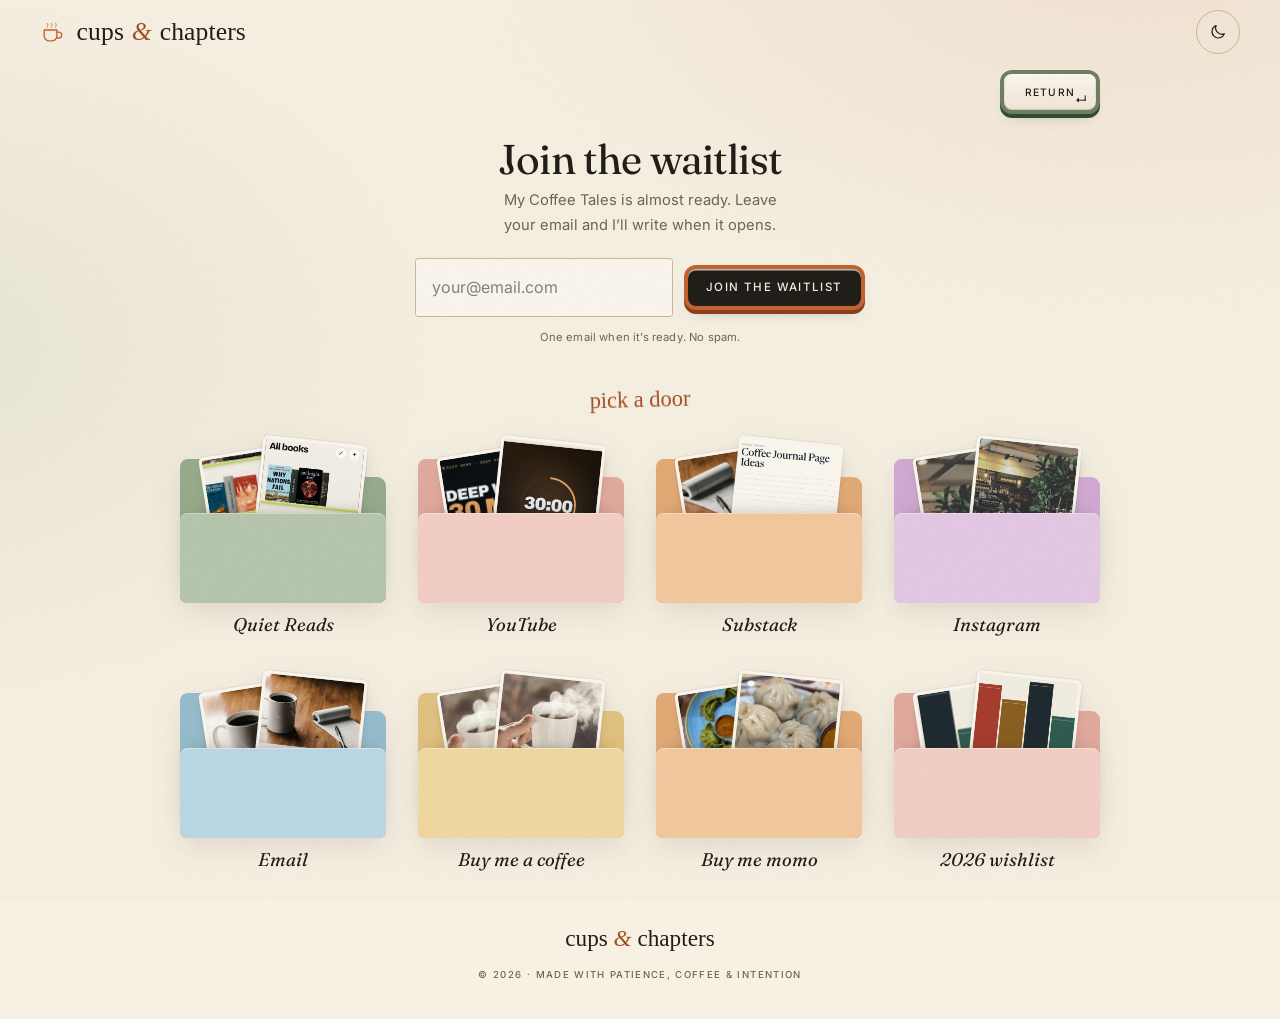
==== links/index.html @ 25293fb6 "Add links page with photo folders and waitlist - Create /links/ with a minimal, waitlist-first layou" ====
<!DOCTYPE html>
<html lang="en" data-theme="light">
<head>
    <meta charset="UTF-8">
    <meta name="viewport" content="width=device-width, initial-scale=1.0, viewport-fit=cover">

    <!-- SEO -->
    <title>Links | Cups &amp; Chapters</title>
    <meta name="description" content="Every link in one place: Quiet Reads, My Coffee Tales, Instagram, YouTube, Substack, and ways to say hello.">
    <meta name="theme-color" content="#F7F1E4">
    <script>
        // Apply a saved theme before first paint to avoid a flash of light mode
        try {
            if (localStorage.getItem('theme') === 'dark') {
                document.documentElement.setAttribute('data-theme', 'dark');
            }
        } catch (e) {}
    </script>

    <!-- Open Graph -->
    <meta property="og:title" content="Links | Cups &amp; Chapters">
    <meta property="og:description" content="Every link in one place: Quiet Reads, My Coffee Tales, Instagram, YouTube, Substack, and ways to say hello.">
    <meta property="og:type" content="website">
    <meta property="og:url" content="https://www.sizaadhikari.com.np/links/">
    <meta property="og:site_name" content="Cups &amp; Chapters">
    <meta property="og:image" content="https://www.sizaadhikari.com.np/assets/images/persona-better-days.png">
    <meta name="twitter:card" content="summary_large_image">
    <link rel="canonical" href="https://www.sizaadhikari.com.np/links/">

    <!-- Favicon -->
    <link rel="icon" href="data:image/svg+xml,<svg xmlns='http://www.w3.org/2000/svg' viewBox='0 0 100 100'><text y='.9em' font-size='90'>☕</text></svg>">

    <!-- Fonts: the same three used across the main site -->
    <link rel="preconnect" href="https://fonts.googleapis.com">
    <link rel="preconnect" href="https://fonts.gstatic.com" crossorigin>
    <link href="https://fonts.googleapis.com/css2?family=Chewy&family=Fraunces:ital,opsz,wght@0,9..144,300..700;1,9..144,300..700&family=Inter:wght@300;400;500;600&display=swap" rel="stylesheet">

    <!-- Styles -->
    <link rel="stylesheet" href="../styles.css">
    <link rel="stylesheet" href="links.css">
    <noscript><style>.fade-in-up{opacity:1 !important;transform:none !important;}</style></noscript>
</head>
<body class="links-body">

    <a href="#main-content" class="skip-link">Skip to main content</a>

    <!-- Navigation: the page styles reduce this to the logo + theme toggle -->
    <nav class="navbar" id="navbar" aria-label="Main navigation">
        <div class="nav-container">
            <a href="../index.html#home" class="nav-logo" aria-label="Cups and Chapters, home">
                <svg class="logo-mark" viewBox="0 0 32 32" aria-hidden="true">
                    <path d="M5 13h15v7a6 6 0 0 1-6 6h-3a6 6 0 0 1-6-6v-7Z" fill="none" stroke="currentColor" stroke-width="1.6" stroke-linejoin="round"/>
                    <path d="M20 15.5h2.2a3.5 3.5 0 0 1 0 7H20" fill="none" stroke="currentColor" stroke-width="1.6" stroke-linecap="round"/>
                    <path d="M8.5 9.5c1.2-1.4 1.2-2.8 0-4.2M13.5 9.5c1.2-1.4 1.2-2.8 0-4.2M18.5 9.5c1.2-1.4 1.2-2.8 0-4.2" fill="none" stroke="currentColor" stroke-width="1.4" stroke-linecap="round" opacity=".6"/>
                </svg>
                <span class="logo-text">cups <em>&amp;</em> chapters</span>
            </a>

            <button class="mobile-menu-toggle" type="button" aria-label="Open menu" aria-expanded="false" aria-controls="nav-menu">
                <span class="hamburger"></span>
            </button>

            <div class="nav-menu" id="nav-menu">
                <ul class="nav-links">
                    <li><a href="../index.html#about" class="nav-link" data-section="about">About</a></li>
                    <li><a href="../index.html#corners" class="nav-link" data-section="corners">Corners</a></li>
                    <li><a href="../index.html#setup" class="nav-link" data-section="setup">Things</a></li>
                    <li><a href="../index.html#journey" class="nav-link" data-section="journey">Journey</a></li>
                    <li><a href="../index.html#collaborate" class="nav-link" data-section="collaborate">Collabs</a></li>
                    <li><a href="../index.html#hello" class="nav-link" data-section="hello">Hello</a></li>
                    <li><a href="./" class="nav-link" aria-current="page">Links</a></li>
                </ul>

                <button class="theme-toggle" id="theme-toggle" type="button" aria-label="Toggle dark mode">
                    <svg class="theme-icon moon" viewBox="0 0 24 24" aria-hidden="true">
                        <path d="M20.5 14.5A8.5 8.5 0 0 1 9.5 3.5a8.5 8.5 0 1 0 11 11Z" fill="none" stroke="currentColor" stroke-width="1.5" stroke-linejoin="round"/>
                    </svg>
                    <svg class="theme-icon sun" viewBox="0 0 24 24" aria-hidden="true">
                        <circle cx="12" cy="12" r="4" fill="none" stroke="currentColor" stroke-width="1.5"/>
                        <path d="M12 2v2.5M12 19.5V22M2 12h2.5M19.5 12H22M4.9 4.9l1.8 1.8M17.3 17.3l1.8 1.8M19.1 4.9l-1.8 1.8M6.7 17.3l-1.8 1.8" stroke="currentColor" stroke-width="1.5" stroke-linecap="round"/>
                    </svg>
                </button>
            </div>
        </div>
    </nav>

    <main id="main-content" tabindex="-1">
        <section class="links-page" id="links" aria-label="All links">
            <div class="container">
                <div class="links-shell">

                    <!-- Back to the main site -->
                    <div class="links-home-bar fade-in-up">
                        <a class="keycap keycap--return" href="../index.html" aria-label="Back to Cups and Chapters home">
                            <span class="keycap-face">
                                <span class="keycap-label">Return</span>
                                <span class="keycap-glyph" aria-hidden="true">↵</span>
                            </span>
                        </a>
                    </div>

                    <!-- Waitlist, first and quiet -->
                    <section class="links-waitlist fade-in-up" id="links-waitlist" aria-labelledby="links-waitlist-title">
                        <h1 id="links-waitlist-title">Join the waitlist</h1>
                        <p class="links-waitlist-sub">My Coffee Tales is almost ready. Leave your email and I’ll write when it opens.</p>

                        <!-- Formspree handles waitlist signups; script.js submits it without leaving the page. -->
                        <form class="newsletter-form" id="coffee-waitlist-form" action="https://formspree.io/f/xaeejvqg" method="POST">
                            <input type="hidden" name="_subject" value="My Coffee Tales waitlist">
                            <input type="hidden" name="interest" value="my-coffee-tales">
                            <input type="hidden" name="source" value="links-page">
                            <div class="hp-field" aria-hidden="true">
                                <label for="coffee-waitlist-gotcha">Leave this field empty</label>
                                <input type="text" name="_gotcha" id="coffee-waitlist-gotcha" tabindex="-1" autocomplete="off">
                            </div>
                            <div class="form-row">
                                <label class="sr-only" for="coffee-waitlist-email">Email address</label>
                                <input type="email" name="email" id="coffee-waitlist-email" placeholder="your@email.com" required autocomplete="email" maxlength="254" class="newsletter-input">
                                <button type="submit" class="keycap keycap--submit">
                                    <span class="keycap-face">
                                        <span class="keycap-label">Join the waitlist</span>
                                    </span>
                                </button>
                            </div>
                            <p class="form-note">One email when it’s ready. No spam.</p>
                            <p class="form-status" id="coffee-waitlist-status" role="status" aria-live="polite"></p>
                        </form>
                    </section>

                    <p class="links-grid-note fade-in-up">pick a door</p>

                    <ul class="folder-grid fade-in-up">
                        <li>
                            <a class="folder-card folder-card--sage" href="https://quietreads.space/" target="_blank" rel="noopener">
                                <span class="folder-art" aria-hidden="true">
                                    <span class="folder-photo folder-photo--back">
                                        <img src="../assets/images/links/quiet-reads-2.jpg" alt="" width="400" height="400" loading="lazy" decoding="async">
                                    </span>
                                    <span class="folder-photo folder-photo--front">
                                        <img src="../assets/images/links/quiet-reads.jpg" alt="" width="400" height="400" loading="lazy" decoding="async">
                                    </span>
                                    <span class="folder-front"></span>
                                </span>
                                <span class="folder-label">Quiet Reads</span>
                            </a>
                        </li>

                        <li>
                            <a class="folder-card folder-card--pink" href="https://www.youtube.com/@thedata_aiengineer" target="_blank" rel="noopener">
                                <span class="folder-art" aria-hidden="true">
                                    <span class="folder-photo folder-photo--back">
                                        <img src="../assets/images/links/youtube-2.jpg" alt="" width="400" height="400" loading="lazy" decoding="async">
                                    </span>
                                    <span class="folder-photo folder-photo--front">
                                        <img src="../assets/images/links/youtube.jpg" alt="" width="400" height="400" loading="lazy" decoding="async">
                                    </span>
                                    <span class="folder-front"></span>
                                </span>
                                <span class="folder-label">YouTube</span>
                            </a>
                        </li>

                        <li>
                            <a class="folder-card folder-card--peach" href="https://substack.com/@thedataaiengineer" target="_blank" rel="noopener">
                                <span class="folder-art" aria-hidden="true">
                                    <span class="folder-photo folder-photo--back">
                                        <img src="../assets/images/links/substack-2.jpg" alt="" width="400" height="400" loading="lazy" decoding="async">
                                    </span>
                                    <span class="folder-photo folder-photo--front">
                                        <img src="../assets/images/links/substack.jpg" alt="" width="400" height="400" loading="lazy" decoding="async">
                                    </span>
                                    <span class="folder-front"></span>
                                </span>
                                <span class="folder-label">Substack</span>
                            </a>
                        </li>

                        <li>
                            <a class="folder-card folder-card--lilac" href="https://www.instagram.com/meandmycoffeetales?dlrf=YWFlYmM1Z3hjM2Ji&amp;utm_source=qr" target="_blank" rel="noopener">
                                <span class="folder-art" aria-hidden="true">
                                    <span class="folder-photo folder-photo--back">
                                        <img src="../assets/images/links/instagram-2.jpg" alt="" width="400" height="400" loading="lazy" decoding="async">
                                    </span>
                                    <span class="folder-photo folder-photo--front">
                                        <img src="../assets/images/links/instagram.jpg" alt="" width="400" height="400" loading="lazy" decoding="async">
                                    </span>
                                    <span class="folder-front"></span>
                                </span>
                                <span class="folder-label">Instagram</span>
                            </a>
                        </li>

                        <li>
                            <a class="folder-card folder-card--sky" href="mailto:thedataaiengineer17@gmail.com">
                                <span class="folder-art" aria-hidden="true">
                                    <span class="folder-photo folder-photo--back">
                                        <img src="../assets/images/links/email-2.jpg" alt="" width="400" height="400" loading="lazy" decoding="async">
                                    </span>
                                    <span class="folder-photo folder-photo--front">
                                        <img src="../assets/images/links/email.jpg" alt="" width="400" height="400" loading="lazy" decoding="async">
                                    </span>
                                    <span class="folder-front"></span>
                                </span>
                                <span class="folder-label">Email</span>
                            </a>
                        </li>

                        <li>
                            <a class="folder-card folder-card--gold" href="https://www.buymeacoffee.com/FlGZgfnIYV" target="_blank" rel="noopener">
                                <span class="folder-art" aria-hidden="true">
                                    <span class="folder-photo folder-photo--back">
                                        <img src="../assets/images/links/buy-me-a-coffee-2.jpg" alt="" width="400" height="400" loading="lazy" decoding="async">
                                    </span>
                                    <span class="folder-photo folder-photo--front">
                                        <img src="../assets/images/links/buy-me-a-coffee.jpg" alt="" width="400" height="400" loading="lazy" decoding="async">
                                    </span>
                                    <span class="folder-front"></span>
                                </span>
                                <span class="folder-label">Buy me a coffee</span>
                            </a>
                        </li>

                        <li>
                            <a class="folder-card folder-card--peach" href="https://buymemomo.com/meandmycoffeetales" target="_blank" rel="noopener">
                                <span class="folder-art" aria-hidden="true">
                                    <span class="folder-photo folder-photo--back">
                                        <img src="../assets/images/links/buy-me-momo-2.jpg" alt="" width="400" height="400" loading="lazy" decoding="async">
                                    </span>
                                    <span class="folder-photo folder-photo--front">
                                        <img src="../assets/images/links/buy-me-momo.jpg" alt="" width="400" height="400" loading="lazy" decoding="async">
                                    </span>
                                    <span class="folder-front"></span>
                                </span>
                                <span class="folder-label">Buy me momo</span>
                            </a>
                        </li>

                        <li>
                            <a class="folder-card folder-card--pink" href="https://buymeacoffee.com/flgzgfniyv/2026-wishlist" target="_blank" rel="noopener">
                                <span class="folder-art" aria-hidden="true">
                                    <span class="folder-photo folder-photo--back">
                                        <img src="../assets/images/links/wishlist-2.jpg" alt="" width="400" height="400" loading="lazy" decoding="async">
                                    </span>
                                    <span class="folder-photo folder-photo--front">
                                        <img src="../assets/images/links/wishlist.jpg" alt="" width="400" height="400" loading="lazy" decoding="async">
                                    </span>
                                    <span class="folder-front"></span>
                                </span>
                                <span class="folder-label">2026 wishlist</span>
                            </a>
                        </li>
                    </ul>

                </div>
            </div>
        </section>
    </main>

    <!-- Footer -->
    <footer class="links-footer">
        <a href="../index.html" class="links-footer-logo">cups <em>&amp;</em> chapters</a>
        <p class="links-footer-copy">© <span id="year"></span> · made with patience, coffee &amp; intention</p>
    </footer>

    <button class="back-to-top" id="back-to-top" type="button" aria-label="Back to top">
        <svg viewBox="0 0 24 24" fill="none" stroke="currentColor" stroke-width="1.6" aria-hidden="true">
            <path d="M18 15l-6-6-6 6"/>
        </svg>
    </button>

    <script src="../script.js"></script>
</body>
</html>
---- styles.css ----
/* ============================================================
   CUPS & CHAPTERS: a cozy corner for coffee, books & slow making
   Palette: warm paper, espresso ink, terracotta, forest, dusty pink
   Type: Fraunces (display) · Inter (body) · Chewy (handwritten)
   ============================================================ */

/* ---------- Tokens ---------- */
:root {
    --paper: #F7F1E4;
    --paper-2: #F1E8D7;
    --paper-3: #FBF7EE;
    --ink: #211D18;
    --ink-soft: #4E463B;
    --muted: #6E6457;
    --line: #DED1BC;
    --line-strong: #C9B99F;
    --terracotta: #C4632F;
    --terracotta-deep: #A34F23;
    --sage: #6F8060;
    --sage-ink: #556549;
    --forest: #2F4A3B;
    --pink: #E9C3BA;
    --gold: #B98A3E;
    --cream: #F7F1E4;
    --espresso: #211B15;
    --shelf-1: #A97D52;
    --shelf-2: #7C5738;
    --shelf-3: #5A3D26;
    --tape: rgba(223, 199, 158, .72);
    --rule: rgba(33, 29, 24, .075);
    --tone-cream: #FBF7EE;
    --tone-sage: #EDF0E2;
    --tone-pink: #F8E8E2;
    --tone-sand: #F5EAD6;
    --wash-terracotta: rgba(196, 99, 47, .10);
    --wash-sage: rgba(111, 128, 96, .10);
    --arsenal-digital: #4F6A58;
    --arsenal-analog: #B4572B;
    --arsenal-coffee: #80521F;
    --gokyo-wash: #6E8E98;
    --shadow-soft: 0 24px 50px -28px rgba(54, 39, 24, .38);
    --shadow-card: 0 12px 30px -20px rgba(54, 39, 24, .38);
    --shadow-lift: 0 28px 55px -24px rgba(54, 39, 24, .42);
    --font-display: 'Fraunces', Georgia, 'Times New Roman', serif;
    --font-body: 'Inter', -apple-system, BlinkMacSystemFont, 'Segoe UI', sans-serif;
    --font-hand: 'Chewy', cursive;
    --nav-h: 78px;
    --ease-soft: cubic-bezier(.22, .75, .25, 1);
    --safe-top: env(safe-area-inset-top, 0px);
    --safe-right: env(safe-area-inset-right, 0px);
    --safe-bottom: env(safe-area-inset-bottom, 0px);
    --safe-left: env(safe-area-inset-left, 0px);
}

[data-theme="dark"] {
    --paper: #191512;
    --paper-2: #211B16;
    --paper-3: #241E19;
    --ink: #F1E7D8;
    --ink-soft: #D2C5B2;
    --muted: #A99C8A;
    --line: #3A3128;
    --line-strong: #4C4033;
    --terracotta: #E08A5C;
    --terracotta-deep: #F0A47A;
    --sage: #9FB392;
    --sage-ink: #B4C6A4;
    --pink: #E9C3BA;
    --gold: #D2A65C;
    --tape: rgba(196, 160, 110, .28);
    --rule: rgba(247, 241, 228, .06);
    --tone-cream: #241E19;
    --tone-sage: #252B21;
    --tone-pink: #30231F;
    --tone-sand: #2B241C;
    --wash-terracotta: rgba(224, 138, 92, .09);
    --wash-sage: rgba(159, 179, 146, .06);
    --arsenal-digital: #A8C2A9;
    --arsenal-analog: #F0A47A;
    --arsenal-coffee: #D8B77A;
    --gokyo-wash: #8FB3BE;
    --shadow-soft: 0 24px 50px -28px rgba(0, 0, 0, .75);
    --shadow-card: 0 12px 30px -20px rgba(0, 0, 0, .7);
    --shadow-lift: 0 28px 55px -24px rgba(0, 0, 0, .8);
}

/* ---------- Reset & base ---------- */
*, *::before, *::after { box-sizing: border-box; }
* { margin: 0; padding: 0; }

html {
    scroll-behavior: smooth;
    scroll-padding-top: calc(var(--nav-h) + 16px);
    -webkit-text-size-adjust: 100%;
    color-scheme: light;
    overflow-x: hidden;
    overflow-x: clip;
}
[data-theme="dark"] { color-scheme: dark; }

body {
    font-family: var(--font-body);
    font-weight: 400;
    font-size: 1rem;
    line-height: 1.7;
    color: var(--ink-soft);
    background-color: var(--paper);
    background-image:
        radial-gradient(1100px 650px at 88% -8%, var(--wash-terracotta), transparent 62%),
        radial-gradient(900px 600px at -8% 34%, var(--wash-sage), transparent 60%);
    -webkit-font-smoothing: antialiased;
    -moz-osx-font-smoothing: grayscale;
    overflow-x: hidden;
    transition: background-color .35s ease, color .35s ease;
}

/* paper grain */
body::after {
    content: "";
    position: fixed;
    inset: 0;
    z-index: 9999;
    pointer-events: none;
    opacity: .18;
    mix-blend-mode: multiply;
    background-image: url("data:image/svg+xml,%3Csvg xmlns='http://www.w3.org/2000/svg' width='180' height='180'%3E%3Cfilter id='n'%3E%3CfeTurbulence type='fractalNoise' baseFrequency='.85' numOctaves='3' stitchTiles='stitch'/%3E%3CfeColorMatrix type='saturate' values='0'/%3E%3C/filter%3E%3Crect width='100%25' height='100%25' filter='url(%23n)' opacity='.55'/%3E%3C/svg%3E");
}
[data-theme="dark"] body::after { opacity: .09; mix-blend-mode: screen; }

/* Dimmed backdrop behind the open mobile menu */
body::before {
    content: "";
    position: fixed;
    inset: 0;
    z-index: 999;
    background: rgba(33, 29, 24, .38);
    opacity: 0;
    visibility: hidden;
    pointer-events: none;
    transition: opacity .3s ease, visibility 0s linear .3s;
}
body.nav-open::before {
    opacity: 1;
    visibility: visible;
    pointer-events: auto;
    transition: opacity .3s ease, visibility 0s linear 0s;
}
[data-theme="dark"] body::before { background: rgba(0, 0, 0, .55); }

::selection { background: rgba(196, 99, 47, .24); color: var(--ink); }

:focus-visible {
    outline: 2px solid var(--terracotta);
    outline-offset: 3px;
    border-radius: 2px;
}

img, svg { display: block; max-width: 100%; }
img { height: auto; }
ul, ol { list-style: none; }
a { color: inherit; text-decoration: none; }
button { font: inherit; color: inherit; background: none; border: 0; cursor: pointer; }
input { font: inherit; color: inherit; }
em { font-style: italic; }

a, button {
    touch-action: manipulation;
    -webkit-tap-highlight-color: rgba(196, 99, 47, .14);
}

h1, h2, h3, h4 {
    font-family: var(--font-display);
    font-weight: 400;
    color: var(--ink);
    line-height: 1.1;
    letter-spacing: -.015em;
}

p { color: var(--ink-soft); }

#main-content:focus { outline: none; }

.container {
    width: 100%;
    max-width: 1200px;
    margin: 0 auto;
    padding-left: calc(clamp(1.25rem, 4vw, 2.5rem) + var(--safe-left));
    padding-right: calc(clamp(1.25rem, 4vw, 2.5rem) + var(--safe-right));
}

.section { padding: clamp(3.75rem, 6vw, 5.5rem) 0; position: relative; }

.sr-only {
    position: absolute !important;
    width: 1px; height: 1px;
    padding: 0; margin: -1px;
    overflow: hidden; clip: rect(0 0 0 0);
    white-space: nowrap; border: 0;
}

/* Hidden field used only for spam filtering */
.hp-field {
    position: absolute !important;
    left: -9999px !important;
    width: 1px;
    height: 1px;
    overflow: hidden;
    opacity: 0;
    pointer-events: none;
}

.skip-link {
    position: fixed;
    top: -100px;
    left: 1.25rem;
    z-index: 10000;
    background: var(--ink);
    color: var(--paper);
    padding: .75rem 1.25rem;
    border-radius: 3px;
    font-size: .82rem;
    letter-spacing: .04em;
}
.skip-link:focus { top: 1.25rem; }

/* ---------- Shared type & ornaments ---------- */
.hand {
    font-family: var(--font-hand);
    font-size: clamp(1.15rem, 1.8vw, 1.4rem);
    font-weight: 400;
    line-height: 1.2;
    color: var(--terracotta-deep);
    letter-spacing: .01em;
    margin-bottom: .5rem;
}

.eyebrow {
    display: flex;
    align-items: center;
    gap: .7rem;
    font-size: .7rem;
    font-weight: 500;
    letter-spacing: .2em;
    text-transform: uppercase;
    color: var(--muted);
    margin-bottom: 1rem;
}
.eyebrow::before {
    content: "";
    width: 28px;
    height: 1px;
    background: var(--terracotta);
    flex: none;
}

.section-head {
    text-align: center;
    max-width: 720px;
    margin: 0 auto clamp(2.5rem, 5vw, 4rem);
}
.section-head--left {
    text-align: left;
    max-width: 640px;
    margin-left: 0;
    margin-right: 0;
}
.section-title {
    font-size: clamp(2.15rem, 4.4vw, 3.6rem);
    line-height: 1.04;
    letter-spacing: -.02em;
    text-wrap: balance;
}
.section-title em {
    font-style: italic;
    color: var(--terracotta-deep);
    font-weight: 300;
}
.section-sub {
    max-width: 54ch;
    margin: .95rem auto 0;
    font-size: .98rem;
    line-height: 1.75;
    color: var(--muted);
    text-wrap: balance;
}
.section-head--left .section-sub { margin-left: 0; }

/* ---------- Buttons & links ---------- */
.btn {
    display: inline-flex;
    align-items: center;
    gap: .7rem;
    padding: .95rem 1.5rem;
    border: 1px solid var(--ink);
    border-radius: 3px;
    font-size: .76rem;
    font-weight: 500;
    letter-spacing: .12em;
    text-transform: uppercase;
    line-height: 1;
    cursor: pointer;
    transition: transform .25s var(--ease-soft), box-shadow .25s var(--ease-soft),
                background-color .25s ease, color .25s ease;
}
.btn-ink {
    background: var(--ink);
    color: var(--paper);
    box-shadow: 3px 3px 0 var(--terracotta);
}
.btn-ink:hover {
    transform: translate(-1px, -1px);
    box-shadow: 6px 6px 0 var(--terracotta);
    color: var(--paper);
}
.btn:active { transform: translate(0, 0); box-shadow: 2px 2px 0 var(--terracotta); }
.btn-arrow {
    font-family: var(--font-body);
    font-size: .95rem;
    line-height: .8;
    letter-spacing: 0;
}

.link-hand {
    display: inline-flex;
    align-items: center;
    gap: .35rem;
    font-family: var(--font-hand);
    font-size: 1.12rem;
    font-weight: 400;
    color: var(--terracotta-deep);
    border-bottom: 1px solid transparent;
    padding-bottom: 1px;
    transition: color .2s ease, border-color .2s ease;
}
.link-hand:hover { color: var(--ink); border-bottom-color: var(--terracotta); }

/* ============================================================
   NAVIGATION
   ============================================================ */
.navbar {
    position: fixed;
    inset: 0 0 auto 0;
    z-index: 1000;
    background: var(--paper);
    background: color-mix(in srgb, var(--paper) 82%, transparent);
    -webkit-backdrop-filter: blur(14px);
    backdrop-filter: blur(14px);
    border-bottom: 1px solid transparent;
    transition: background-color .3s ease, border-color .3s ease, box-shadow .3s ease;
}
.navbar.scrolled {
    background: color-mix(in srgb, var(--paper) 94%, transparent);
    border-bottom-color: var(--line);
    box-shadow: 0 6px 24px -20px rgba(54, 39, 24, .5);
}
.nav-container {
    display: flex;
    align-items: center;
    justify-content: space-between;
    gap: 2rem;
    height: var(--nav-h);
    max-width: 1320px;
    margin: 0 auto;
    padding-left: calc(clamp(1.25rem, 3.5vw, 2.5rem) + var(--safe-left));
    padding-right: calc(clamp(1.25rem, 3.5vw, 2.5rem) + var(--safe-right));
}
.nav-logo {
    display: inline-flex;
    align-items: center;
    gap: .6rem;
    min-height: 44px;
    color: var(--ink);
    flex: none;
}
.logo-mark {
    width: 27px;
    height: 27px;
    color: var(--terracotta);
    transition: rotate .4s var(--ease-soft);
}
.nav-logo:hover .logo-mark { rotate: -8deg; }
.logo-text {
    font-family: var(--font-hand);
    font-weight: 400;
    font-size: 1.6rem;
    letter-spacing: .005em;
    line-height: 1;
}
.logo-text em {
    color: var(--terracotta-deep);
    font-style: italic;
    font-weight: 300;
    padding: 0 .05em;
}

.nav-menu {
    display: flex;
    align-items: center;
    gap: clamp(1rem, 2.4vw, 2.25rem);
}
.nav-links {
    display: flex;
    align-items: center;
    gap: clamp(.8rem, 1.7vw, 1.5rem);
}
.nav-link {
    position: relative;
    padding: .4rem 0;
    font-size: .68rem;
    font-weight: 500;
    letter-spacing: .16em;
    text-transform: uppercase;
    color: var(--ink-soft);
    transition: color .2s ease;
    white-space: nowrap;
}
.nav-link::after {
    content: "";
    position: absolute;
    left: 0;
    bottom: .1rem;
    width: 100%;
    height: 1px;
    background: var(--terracotta);
    transform: scaleX(0);
    transform-origin: left;
    transition: transform .28s var(--ease-soft);
}
.nav-link:hover, .nav-link.active { color: var(--ink); }
.nav-link:hover::after, .nav-link.active::after { transform: scaleX(1); }

.theme-toggle {
    display: grid;
    place-items: center;
    width: 44px;
    height: 44px;
    flex: none;
    border: 1px solid var(--line-strong);
    border-radius: 50%;
    color: var(--ink);
    transition: border-color .2s ease, color .2s ease, rotate .4s var(--ease-soft);
}
.theme-toggle:hover { border-color: var(--terracotta); color: var(--terracotta-deep); rotate: 12deg; }
.theme-icon { width: 18px; height: 18px; }
.theme-icon.sun { display: none; }
[data-theme="dark"] .theme-icon.moon { display: none; }
[data-theme="dark"] .theme-icon.sun { display: block; }

.mobile-menu-toggle {
    display: none;
    width: 44px;
    height: 44px;
    position: relative;
    z-index: 1002;
    padding: 10px;
}
.hamburger {
    display: block;
    width: 100%;
    height: 1.5px;
    background: var(--ink);
    position: relative;
    transition: background-color .2s ease;
}
.hamburger::before, .hamburger::after {
    content: "";
    position: absolute;
    left: 0;
    width: 100%;
    height: 1.5px;
    background: var(--ink);
    transition: transform .25s var(--ease-soft), top .25s var(--ease-soft);
}
.hamburger::before { top: -7px; }
.hamburger::after { top: 7px; }
.mobile-menu-toggle[aria-expanded="true"] .hamburger { background: transparent; }
.mobile-menu-toggle[aria-expanded="true"] .hamburger::before { top: 0; transform: rotate(45deg); }
.mobile-menu-toggle[aria-expanded="true"] .hamburger::after { top: 0; transform: rotate(-45deg); }

/* ============================================================
   HERO
   ============================================================ */
.hero {
    position: relative;
    overflow: hidden;
    padding: clamp(6.5rem, 8vw, 7.5rem) 0 clamp(2.25rem, 4vw, 3.25rem);
}
.hero-min {
    position: relative;
    width: 100%;
    max-width: 1200px;
    min-height: clamp(540px, 60vh, 620px);
    margin: 0 auto;
    padding-left: calc(clamp(1.25rem, 4vw, 2.5rem) + var(--safe-left));
    padding-right: calc(clamp(1.25rem, 4vw, 2.5rem) + var(--safe-right));
    display: grid;
    place-items: center;
}
.hero-center {
    position: relative;
    z-index: 2;
    width: 100%;
    max-width: min(700px, 62vw);
    text-align: center;
}
.hero-hello {
    font-family: var(--font-body);
    font-size: clamp(1.1rem, 1.6vw, 1.35rem);
    font-weight: 400;
    line-height: 1.5;
    color: var(--terracotta-deep);
    margin-bottom: 1.15rem;
}
.hero-title {
    font-family: var(--font-body);
    font-size: clamp(1.8rem, 2.7vw, 2.5rem);
    font-weight: 400;
    line-height: 1.3;
    letter-spacing: -.02em;
    margin-bottom: 1.25rem;
    color: var(--ink);
    text-wrap: balance;
}
.scribble {
    font-family: var(--font-body);
    font-style: normal;
    font-weight: 500;
    color: var(--terracotta-deep);
}
.hero-lede {
    max-width: 44ch;
    margin: 0 auto 1.9rem;
    font-size: clamp(.92rem, 1.05vw, 1rem);
    line-height: 1.8;
    color: var(--muted);
    text-wrap: balance;
}
.hero-lede .heart,
.hero-title .heart { color: var(--terracotta-deep); }
.hero-pill {
    display: inline-flex;
    align-items: center;
    gap: .55rem;
    padding: .58rem 1.15rem;
    border: 1px solid var(--line-strong);
    border-radius: 999px;
    font-size: .66rem;
    font-weight: 500;
    letter-spacing: .14em;
    text-transform: uppercase;
    color: var(--ink);
    transition: background-color .25s ease, color .25s ease,
                border-color .25s ease, translate .25s var(--ease-soft);
}
.hero-pill span {
    font-family: var(--font-body);
    font-size: .9rem;
    letter-spacing: 0;
}
.hero-pill:hover {
    background: var(--ink);
    color: var(--paper);
    border-color: var(--ink);
    translate: 0 -2px;
}

.hero-doodle {
    position: absolute;
    z-index: 1;
    display: flex;
    flex-direction: column;
    align-items: center;
    gap: .45rem;
    color: var(--ink-soft);
    opacity: .72;
}
.doodle-art {
    width: 70px;
    height: 70px;
    fill: none;
    stroke: currentColor;
    stroke-width: 1.3;
    stroke-linecap: round;
    stroke-linejoin: round;
}
.doodle-label {
    font-family: var(--font-hand);
    font-size: 1rem;
    line-height: 1;
    color: var(--muted);
}
.hero-doodle--coffee { top: 3%; left: 8%; rotate: -4deg; }
/* Kept above the walking sticker so both stay visible */
.hero-doodle--books { top: 22%; left: 9%; rotate: 3deg; }
.hero-doodle--plant { top: 3%; right: 8%; rotate: 4deg; }
.hero-doodle--mail { bottom: 6%; right: 9%; rotate: -3deg; }

.hero-sticker {
    --sticker-outline:
        drop-shadow(3px 0 0 #FFFDF7) drop-shadow(-3px 0 0 #FFFDF7)
        drop-shadow(0 3px 0 #FFFDF7) drop-shadow(0 -3px 0 #FFFDF7)
        drop-shadow(2px 2px 0 #FFFDF7) drop-shadow(-2px -2px 0 #FFFDF7)
        drop-shadow(2px -2px 0 #FFFDF7) drop-shadow(-2px 2px 0 #FFFDF7);
    --sticker-shadow: drop-shadow(0 12px 18px rgba(58, 40, 24, .18));
    position: absolute;
    z-index: 2;
    top: 42%;
    left: 3.5%;
    width: clamp(120px, 11vw, 145px);
    margin: 0;
    rotate: -4deg;
    text-align: center;
}
[data-theme="dark"] .hero-sticker {
    --sticker-shadow: drop-shadow(0 12px 18px rgba(0, 0, 0, .55));
}
.hero-sticker picture { display: block; }
.hero-sticker img {
    width: 100%;
    height: auto;
    filter: var(--sticker-outline) var(--sticker-shadow);
}
.hero-sticker figcaption {
    width: max-content;
    max-width: 175px;
    margin: .35rem auto 0;
    font-family: var(--font-hand);
    font-size: .95rem;
    line-height: 1;
    color: var(--muted);
    white-space: nowrap;
}
.hero-sticker--coffee {
    top: 32%;
    left: auto;
    right: 3.5%;
    width: clamp(125px, 10vw, 150px);
    rotate: 4deg;
}
.hero-sticker--coffee img {
    width: 100%;
    height: auto;
    filter: var(--sticker-outline) var(--sticker-shadow);
}

.scroll-cue {
    position: relative;
    z-index: 1;
    display: flex;
    align-items: center;
    justify-content: center;
    gap: .55rem;
    width: max-content;
    margin: clamp(1.5rem, 4vw, 2.5rem) auto 0;
    font-family: var(--font-hand);
    font-size: 1.1rem;
    color: var(--muted);
    transition: color .2s ease;
}
.scroll-cue:hover { color: var(--terracotta-deep); }
.scroll-cue svg {
    width: 16px;
    height: 16px;
    animation: bob 2.8s ease-in-out infinite;
}
@keyframes bob {
    0%, 100% { transform: translateY(0); }
    50% { transform: translateY(5px); }
}

/* ============================================================
   CORNERS / BOOKSHELF
   ============================================================ */
.corners { padding-bottom: clamp(3.25rem, 5vw, 4.5rem); }

.shelf { position: relative; padding-bottom: 14px; }
.books {
    display: grid;
    grid-template-columns: repeat(4, minmax(0, 1fr));
    gap: clamp(.9rem, 2vw, 1.6rem);
    padding-bottom: 14px;
    align-items: stretch;
}
.book-card {
    position: relative;
    display: flex;
    border-radius: 3px 8px 8px 3px;
    background: var(--cover);
    color: var(--cover-text);
    box-shadow:
        -4px 7px 20px -9px rgba(40, 28, 18, .55),
        inset 0 0 0 1px rgba(255, 255, 255, .06);
    overflow: hidden;
    transition: translate .38s var(--ease-soft), rotate .38s var(--ease-soft), box-shadow .38s var(--ease-soft);
}
.book-card::before {
    content: "";
    position: absolute;
    inset: 0 auto 0 0;
    width: 11px;
    background: linear-gradient(90deg, rgba(0, 0, 0, .32), rgba(255, 255, 255, .14) 55%, rgba(0, 0, 0, .18));
    z-index: 1;
}
.book-card::after {
    content: "";
    position: absolute;
    top: 7px;
    bottom: 7px;
    right: 0;
    width: 6px;
    background: repeating-linear-gradient(180deg, #F1E7D5 0 2px, #DCCDB3 2px 3px);
    border-radius: 0 7px 7px 0;
    opacity: .85;
}
.book-card:nth-child(1) { rotate: -1.6deg; }
.book-card:nth-child(2) { rotate: 1.1deg; }
.book-card:nth-child(3) { rotate: -.8deg; }
.book-card:nth-child(4) { rotate: 1.7deg; }
.book-card:hover, .book-card:focus-visible {
    translate: 0 -10px;
    rotate: 0deg;
    box-shadow:
        -6px 18px 34px -14px rgba(40, 28, 18, .62),
        inset 0 0 0 1px rgba(255, 255, 255, .08);
}
.book--forest { --cover: #2F4A3B; --cover-text: #F7F1E4; --cover-accent: #E9A178; }
.book--terra  { --cover: #A9522C; --cover-text: #FBF4E6; --cover-accent: #F1D3A8; }
.book--ink    { --cover: #24201B; --cover-text: #F7F1E4; --cover-accent: #E08A5C; }
.book--pink   { --cover: #E7BDB3; --cover-text: #2E2620; --cover-accent: #A94F2D; }

.book-cover {
    display: flex;
    flex-direction: column;
    width: 100%;
    min-height: 400px;
    padding: 1.9rem 1.45rem 1.35rem 2rem;
}
.book-meta {
    display: flex;
    align-items: center;
    justify-content: space-between;
    gap: .5rem;
    font-size: .6rem;
    font-weight: 500;
    letter-spacing: .17em;
    text-transform: uppercase;
    color: var(--cover-text);
}
.book-mark { font-size: .95rem; letter-spacing: 0; opacity: .95; }
.book-title {
    font-family: var(--font-display);
    font-size: clamp(1.7rem, 2.3vw, 2.25rem);
    font-weight: 400;
    line-height: .99;
    letter-spacing: -.03em;
    color: var(--cover-text);
    margin-top: 2.4rem;
}
.book-rule {
    width: 34px;
    height: 1px;
    background: var(--cover-accent);
    margin: 1.2rem 0 1rem;
    opacity: .95;
}
.book-desc {
    font-size: .82rem;
    line-height: 1.7;
    color: var(--cover-text);
    opacity: .95;
}
.book-foot {
    display: flex;
    align-items: center;
    justify-content: space-between;
    gap: .5rem;
    margin-top: auto;
    padding-top: 1.5rem;
    font-size: .66rem;
    letter-spacing: .045em;
    color: var(--cover-text);
}
.book-arrow {
    font-size: 1rem;
    line-height: 1;
    transition: translate .25s ease;
}
.book-card:hover .book-arrow { translate: 2px -2px; }

.book-badge {
    position: absolute;
    top: -1px;
    right: 17px;
    z-index: 3;
    padding: .1rem .55rem .22rem;
    background: #A94F2D;
    color: #FFF8EC;
    font-family: var(--font-hand);
    font-size: 1.05rem;
    line-height: 1.1;
    border-radius: 0 0 4px 4px;
    box-shadow: 0 4px 10px rgba(40, 28, 18, .25);
    rotate: 2deg;
}

.shelf-edge {
    position: absolute;
    left: -1.5%;
    right: -1.5%;
    bottom: 0;
    height: 15px;
    border-radius: 2px;
    background: linear-gradient(180deg, var(--shelf-1), var(--shelf-2) 55%, var(--shelf-3));
    box-shadow:
        0 18px 24px -14px rgba(54, 39, 24, .55),
        inset 0 1px 0 rgba(255, 255, 255, .25);
}
.shelf-note {
    margin-top: clamp(1.75rem, 3vw, 2.25rem);
    text-align: center;
    font-size: .84rem;
    color: var(--muted);
}
.shelf-note .link-hand {
    margin-left: .3rem;
    font-size: 1.1rem;
}

/* ============================================================
   ABOUT
   ============================================================ */
.about {
    background: var(--paper-2);
    border-top: 1px solid var(--line);
    border-bottom: 1px solid var(--line);
    overflow: hidden;
}
.about-grid {
    display: grid;
    grid-template-columns: minmax(0, 1.13fr) minmax(0, .87fr);
    gap: clamp(2.5rem, 6vw, 5.5rem);
    align-items: start;
}
.about-copy { max-width: 640px; }
.about-copy .section-head { margin-bottom: 2rem; }

.about-letter { max-width: 620px; }
.about-letter-intro {
    font-family: var(--font-hand);
    font-size: clamp(1.35rem, 2vw, 1.6rem);
    font-weight: 400;
    line-height: 1.35;
    color: var(--ink);
    margin-bottom: 1.5rem;
}
.about-letter-body {
    font-family: var(--font-display);
    font-size: clamp(1.02rem, 1.4vw, 1.16rem);
    line-height: 1.85;
    color: var(--ink-soft);
    margin-bottom: 1.25rem;
}
.about-letter-signoff {
    margin-top: 2rem;
    font-family: var(--font-hand);
    font-size: 1.35rem;
    font-weight: 400;
    line-height: 1.2;
    color: var(--terracotta-deep);
    rotate: -1deg;
}
.about-letter-signoff .heart {
    font-family: var(--font-body);
    font-size: .95em;
    color: var(--terracotta);
}

.lately {
    display: grid;
    gap: clamp(2rem, 4vw, 3rem);
    padding-top: .5rem;
}
.paper-card {
    position: relative;
    padding: 2.5rem 1.7rem 1.8rem 2.2rem;
    background-color: var(--paper-3);
    background-image: repeating-linear-gradient(180deg, transparent 0 31px, var(--rule) 31px 32px);
    border: 1px solid var(--line);
    box-shadow: var(--shadow-card);
    rotate: 1.2deg;
}
.paper-card::before {
    content: "";
    position: absolute;
    left: 1.35rem;
    top: 0;
    bottom: 0;
    width: 1px;
    background: rgba(196, 99, 47, .22);
}
.paper-card .tape {
    position: absolute;
    top: -13px;
    left: 52%;
    width: 92px;
    height: 25px;
    background: var(--tape);
    transform: translateX(-50%) rotate(-3deg);
    box-shadow: 0 1px 2px rgba(54, 39, 24, .12);
}
.card-hand {
    font-family: var(--font-hand);
    font-size: 1.5rem;
    font-weight: 400;
    color: var(--ink);
    line-height: 1.15;
    margin-bottom: 1.1rem;
}
.lately-list { display: grid; gap: .8rem; }
.lately-list > div {
    display: grid;
    grid-template-columns: 76px 1fr;
    gap: .65rem;
    align-items: baseline;
}
.lately-list dt {
    font-size: .6rem;
    font-weight: 500;
    letter-spacing: .15em;
    text-transform: uppercase;
    color: var(--terracotta-deep);
}
.lately-list dd {
    font-family: var(--font-display);
    font-style: italic;
    font-size: 1.02rem;
    line-height: 1.4;
    color: var(--ink);
}
.signoff {
    margin-top: 1.5rem;
    text-align: right;
    font-family: var(--font-hand);
    font-size: 1.1rem;
    color: var(--muted);
}
.coffee-stain {
    position: absolute;
    right: -22px;
    bottom: -24px;
    width: 72px;
    height: 72px;
    border: 4px solid rgba(139, 105, 20, .14);
    border-radius: 49% 51% 48% 52% / 52% 48% 53% 47%;
    transform: rotate(9deg);
    pointer-events: none;
}

.nightstand { padding: 0 .4rem; }
.nightstand .card-hand { margin-bottom: .9rem; }
.book-stack {
    display: grid;
    gap: .5rem;
}
.stack-book {
    position: relative;
    display: flex;
    align-items: center;
    min-height: 48px;
    padding: .72rem 1rem .72rem 1.45rem;
    border-radius: 3px 7px 7px 3px;
    box-shadow: -4px 8px 18px -14px rgba(40, 28, 18, .6);
    font-family: var(--font-display);
    font-size: .98rem;
    line-height: 1.3;
    overflow-wrap: break-word;
    transition: translate .3s var(--ease-soft), rotate .3s var(--ease-soft);
}
.stack-book::before {
    content: "";
    position: absolute;
    left: 0;
    top: 0;
    bottom: 0;
    width: 9px;
    border-radius: 3px 0 0 3px;
    background: rgba(0, 0, 0, .18);
}
.stack-book::after {
    content: "";
    position: absolute;
    right: 0;
    top: 6px;
    bottom: 6px;
    width: 5px;
    border-radius: 0 6px 6px 0;
    background: repeating-linear-gradient(180deg, #F1E7D5 0 2px, #DCCDB3 2px 3px);
    opacity: .85;
}
.stack-book--forest { background: var(--forest); color: var(--cream); rotate: -.8deg; }
.stack-book--terra { background: #A9522C; color: #FBF4E6; rotate: .6deg; }
.stack-book--pink { background: #E7BDB3; color: #2E2620; rotate: -.4deg; }
.stack-book--sage { background: #5C6F51; color: #F7F1E4; rotate: .8deg; }
.stack-book:hover { rotate: 0deg; translate: 2px 0; }
.nightstand-note {
    margin-top: 1.25rem;
    font-size: .8rem;
    line-height: 1.6;
    color: var(--muted);
}
.nightstand-note span {
    font-family: var(--font-hand);
    font-size: 1.1rem;
    color: var(--terracotta-deep);
}

/* ============================================================
   MAKING / INDEX CARDS
   ============================================================ */
.making-grid {
    display: grid;
    grid-template-columns: repeat(2, minmax(0, 1fr));
    gap: clamp(1.5rem, 3vw, 2.25rem);
}
.index-card {
    position: relative;
    display: flex;
    flex-direction: column;
    min-height: 280px;
    padding: 2.7rem 2rem 1.8rem;
    background: var(--tone-cream);
    border: 1px solid var(--line);
    border-radius: 2px;
    box-shadow: var(--shadow-card);
    transition: translate .35s var(--ease-soft), rotate .35s var(--ease-soft), box-shadow .35s var(--ease-soft);
}
.index-card:nth-child(1) { rotate: -.6deg; }
.index-card:nth-child(2) { rotate: .7deg; }
.index-card:nth-child(3) { rotate: .5deg; }
.index-card:nth-child(4) { rotate: -.7deg; }
.index-card:hover {
    translate: 0 -6px;
    rotate: 0deg;
    box-shadow: var(--shadow-lift);
}
.tone-cream { background: var(--tone-cream); }
.tone-sage { background: var(--tone-sage); }
.tone-pink { background: var(--tone-pink); }
.tone-sand { background: var(--tone-sand); }

.tape--small {
    position: absolute;
    top: -11px;
    left: 2rem;
    width: 82px;
    height: 22px;
    background: var(--tape);
    rotate: -2deg;
    box-shadow: 0 1px 2px rgba(54, 39, 24, .12);
}
.index-top {
    display: flex;
    align-items: flex-start;
    justify-content: space-between;
    gap: 1rem;
    margin-bottom: 1.1rem;
}
.index-kind {
    padding-top: .2rem;
    font-size: .6rem;
    font-weight: 500;
    letter-spacing: .16em;
    text-transform: uppercase;
    color: var(--muted);
}
.stamp {
    flex: none;
    padding: .12rem .55rem .2rem;
    border: 1px solid currentColor;
    border-radius: 3px;
    font-family: var(--font-hand);
    font-size: 1rem;
    font-weight: 400;
    line-height: 1.1;
    color: var(--terracotta-deep);
    opacity: .85;
    rotate: -4deg;
    white-space: nowrap;
}
.stamp--sage { color: var(--sage-ink); }
.stamp--ink { color: var(--ink-soft); }
.index-card h3 {
    font-size: clamp(1.4rem, 2vw, 1.7rem);
    margin-bottom: .7rem;
    text-wrap: balance;
}
.index-card p {
    font-size: .89rem;
    line-height: 1.75;
    color: var(--ink-soft);
    margin-bottom: 1.5rem;
}
.index-link {
    display: inline-flex;
    align-items: center;
    gap: .35rem;
    width: max-content;
    margin-top: auto;
    font-family: var(--font-hand);
    font-size: 1.15rem;
    font-weight: 400;
    color: var(--terracotta-deep);
    border-bottom: 1px solid transparent;
    transition: border-color .2s ease, color .2s ease;
}
.index-link:hover { color: var(--ink); border-bottom-color: var(--terracotta); }

/* ============================================================
   WAITLIST
   ============================================================ */
.waitlist {
    padding: clamp(3rem, 6vw, 4.5rem) 0;
    background: var(--paper-2);
    border-top: 1px solid var(--line);
    border-bottom: 1px solid var(--line);
}
.waitlist-inner {
    display: grid;
    grid-template-columns: minmax(0, 1fr) minmax(0, .95fr);
    gap: clamp(2rem, 5vw, 4.5rem);
    align-items: center;
}
.waitlist-copy h2 {
    font-size: clamp(1.8rem, 3vw, 2.5rem);
    margin-bottom: .7rem;
}
.waitlist-copy p:not(.hand) {
    font-size: .9rem;
    line-height: 1.7;
    color: var(--muted);
    max-width: 42ch;
}
.form-row { display: flex; gap: .7rem; }
.newsletter-form .btn {
    min-width: 190px;
    justify-content: center;
}
.newsletter-input {
    flex: 1;
    min-width: 0;
    padding: .95rem 1rem;
    background: var(--paper-3);
    border: 1px solid var(--line-strong);
    border-radius: 3px;
    /* 16px keeps iOS Safari from zooming in when the field is focused */
    font-size: 1rem;
    color: var(--ink);
    transition: border-color .2s ease;
}
.newsletter-input::placeholder { color: var(--muted); opacity: .8; }
.newsletter-input:focus { outline: none; border-color: var(--terracotta); box-shadow: 0 0 0 3px rgba(196, 99, 47, .12); }
.form-note {
    margin-top: .7rem;
    font-size: .7rem;
    letter-spacing: .015em;
    color: var(--muted);
}
.form-status {
    margin-top: .55rem;
    font-size: .82rem;
    line-height: 1.5;
    color: var(--muted);
}
.form-status:empty { display: none; }
.form-status[data-state="pending"] { color: var(--muted); }
.form-status[data-state="success"] { color: var(--sage-ink); }
.form-status[data-state="error"] { color: var(--terracotta-deep); }
.btn:disabled {
    cursor: wait;
    opacity: .65;
    transform: none;
    box-shadow: 3px 3px 0 var(--terracotta);
}

/* ============================================================
   PRODUCTS
   ============================================================ */
.products-grid {
    display: grid;
    grid-template-columns: repeat(3, minmax(0, 1fr));
    gap: clamp(1.25rem, 2.5vw, 1.9rem);
}
.product-card {
    position: relative;
    display: flex;
    flex-direction: column;
    min-height: 330px;
    padding: 1.9rem 1.7rem 1.5rem;
    background: var(--paper-3);
    border: 1px solid var(--line);
    border-radius: 2px;
    box-shadow: var(--shadow-card);
    overflow: hidden;
    transition: translate .35s var(--ease-soft), box-shadow .35s var(--ease-soft);
}
.product-card::before {
    content: "";
    position: absolute;
    inset: 0 0 auto 0;
    height: 3px;
    background: var(--terracotta);
}
.product-card:nth-child(2)::before { background: var(--sage); }
.product-card:nth-child(3)::before { background: var(--gold); }
.product-card::after {
    content: "";
    position: absolute;
    top: 0;
    right: 0;
    width: 26px;
    height: 26px;
    background: linear-gradient(135deg, transparent 49%, var(--paper-2) 50%);
    border-left: 1px solid var(--line);
    opacity: .8;
}
.product-card:hover { translate: 0 -5px; box-shadow: var(--shadow-lift); }
.product-top {
    display: flex;
    align-items: flex-start;
    justify-content: space-between;
    gap: .75rem;
    margin-bottom: 1.6rem;
}
.product-kind {
    font-size: .58rem;
    font-weight: 500;
    letter-spacing: .16em;
    text-transform: uppercase;
    color: var(--muted);
    padding-top: .15rem;
}
.product-status {
    font-family: var(--font-hand);
    font-size: 1rem;
    line-height: 1.1;
    color: var(--terracotta-deep);
    rotate: -3deg;
    white-space: nowrap;
}
.product-name {
    font-size: clamp(1.3rem, 1.7vw, 1.5rem);
    margin-bottom: .75rem;
    line-height: 1.15;
    text-wrap: balance;
}
.product-desc {
    font-size: .85rem;
    line-height: 1.75;
    color: var(--ink-soft);
    margin-bottom: 1.4rem;
}
.product-foot {
    display: flex;
    align-items: center;
    justify-content: space-between;
    gap: .75rem;
    margin-top: auto;
    padding-top: 1rem;
    border-top: 1px dashed var(--line-strong);
}
.product-price {
    font-family: var(--font-hand);
    font-size: 1.05rem;
    color: var(--muted);
}
.product-soon {
    font-size: .62rem;
    font-weight: 500;
    letter-spacing: .12em;
    text-transform: uppercase;
    color: var(--ink-soft);
    display: inline-flex;
    align-items: center;
    gap: .3rem;
}

/* ============================================================
   JOURNEY / FILMSTRIP
   ============================================================ */
.journey {
    background:
        radial-gradient(900px 480px at 82% 0%, rgba(196, 99, 47, .16), transparent 62%),
        var(--espresso);
    color: var(--cream);
    border-top: 1px solid rgba(247, 241, 228, .08);
    border-bottom: 1px solid rgba(247, 241, 228, .08);
    padding-top: clamp(3.25rem, 5vw, 4.75rem);
    padding-bottom: clamp(3rem, 5vw, 4.25rem);
}
.journey .section-title { color: var(--cream); }
.journey .section-title em { color: #E9A178; }
.journey .section-sub { color: rgba(247, 241, 228, .64); }
.journey .hand { color: #E9A178; }

.film-hint {
    display: none;
    margin: -1.8rem 0 1rem;
    text-align: center;
    font-family: var(--font-hand);
    font-size: 1.05rem;
    color: rgba(247, 241, 228, .6);
}
.filmstrip {
    position: relative;
    margin-bottom: clamp(2.5rem, 5vw, 3.75rem);
    padding: 2.35rem 0 2.15rem;
    background: #17130F;
    border: 1px solid rgba(247, 241, 228, .14);
    border-radius: 3px;
    box-shadow: 0 30px 60px -32px rgba(0, 0, 0, .85);
    overflow: hidden;
}
.filmstrip::before,
.filmstrip::after {
    content: "";
    position: absolute;
    left: 0;
    right: 0;
    height: 16px;
    background-image: url("data:image/svg+xml,%3Csvg xmlns='http://www.w3.org/2000/svg' width='28' height='16'%3E%3Crect x='5' y='3' width='16' height='9' rx='2' fill='%23F7F1E4' opacity='.5'/%3E%3C/svg%3E");
    background-repeat: repeat-x;
    background-size: 28px 16px;
    pointer-events: none;
}
.filmstrip::before { top: 5px; }
.filmstrip::after { bottom: 5px; }
.film-track {
    display: grid;
    grid-template-columns: repeat(4, minmax(0, 1fr));
    position: relative;
    z-index: 1;
}
.film-frame {
    display: flex;
    flex-direction: column;
    padding: 1.3rem 1.6rem;
    border-right: 1px dashed rgba(247, 241, 228, .17);
    min-width: 0;
}
.film-frame:last-child { border-right: 0; }
.frame-chapter {
    display: block;
    font-family: var(--font-hand);
    font-size: 1.05rem;
    color: #E9A178;
    margin-bottom: .75rem;
}
.film-frame h3 {
    font-size: 1.25rem;
    color: var(--cream);
    margin-bottom: .65rem;
}
.film-frame p {
    font-size: .79rem;
    line-height: 1.75;
    color: rgba(247, 241, 228, .65);
    margin-bottom: 1.2rem;
}
.frame-tags {
    display: flex;
    flex-wrap: wrap;
    gap: .25rem .55rem;
    margin-top: auto;
}
.frame-tags li {
    font-size: .61rem;
    letter-spacing: .1em;
    text-transform: uppercase;
    color: rgba(247, 241, 228, .55);
}
.frame-tags li:not(:last-child)::after {
    content: "·";
    margin-left: .55rem;
    color: #E9A178;
}

.skills { text-align: center; }
.skills-title {
    font-family: var(--font-hand);
    font-size: 1.3rem;
    font-weight: 400;
    color: #E9A178;
    margin-bottom: 1.15rem;
    letter-spacing: .01em;
}
.skill-list {
    display: flex;
    flex-wrap: wrap;
    justify-content: center;
    gap: .55rem;
}
.skill-list li {
    padding: .38rem .85rem;
    border: 1px solid rgba(247, 241, 228, .32);
    border-radius: 999px;
    font-size: .66rem;
    letter-spacing: .06em;
    color: rgba(247, 241, 228, .88);
    transition: border-color .2s ease, color .2s ease;
}
.skill-list li:hover { border-color: #E9A178; color: var(--cream); }

/* ============================================================
   COLLABORATE
   ============================================================ */
.collaborate { padding-top: clamp(3.25rem, 5vw, 4.75rem); }

.stats {
    display: grid;
    grid-template-columns: repeat(3, 1fr);
    margin-bottom: clamp(2.5rem, 5vw, 3.75rem);
    padding: 1.4rem 0;
    border-top: 1px solid var(--line);
    border-bottom: 1px solid var(--line);
    text-align: center;
}
.stat-number {
    display: block;
    font-family: var(--font-display);
    font-size: clamp(1.5rem, 2.5vw, 2rem);
    line-height: 1.2;
    color: var(--terracotta-deep);
}
.stat-label {
    display: block;
    font-size: .6rem;
    font-weight: 500;
    letter-spacing: .18em;
    text-transform: uppercase;
    color: var(--muted);
    margin-top: .2rem;
}
.collab-grid {
    display: grid;
    grid-template-columns: repeat(3, minmax(0, 1fr));
    gap: clamp(1.25rem, 2.5vw, 1.9rem);
    margin-bottom: clamp(2.5rem, 5vw, 3.75rem);
}
.collab-card {
    padding: 1.9rem 1.6rem;
    background: var(--paper-3);
    border: 1px solid var(--line);
    border-radius: 2px;
    box-shadow: var(--shadow-card);
}
.collab-icon {
    display: grid;
    place-items: center;
    width: 46px;
    height: 46px;
    margin-bottom: 1.2rem;
    border: 1px solid var(--line-strong);
    border-radius: 50%;
    background: var(--paper-2);
    color: var(--terracotta);
}
.collab-icon svg { width: 21px; height: 21px; }
.collab-card h4 {
    font-size: 1.28rem;
    margin-bottom: .55rem;
    text-wrap: balance;
}
.collab-card > p {
    font-size: .84rem;
    line-height: 1.7;
    color: var(--ink-soft);
    margin-bottom: 1.1rem;
}
.collab-list li {
    position: relative;
    padding-left: 1rem;
    font-size: .76rem;
    line-height: 1.9;
    color: var(--ink-soft);
}
.collab-list li::before {
    content: "";
    position: absolute;
    left: 0;
    top: .78em;
    width: 4px;
    height: 4px;
    border-radius: 50%;
    background: var(--terracotta);
    opacity: .7;
}

.press {
    margin-bottom: clamp(2.5rem, 5vw, 3.75rem);
    padding-top: 2.25rem;
    border-top: 1px dashed var(--line-strong);
    text-align: center;
}
.press-label {
    font-family: var(--font-hand);
    font-size: 1.3rem;
    font-weight: 400;
    color: var(--ink);
    margin-bottom: 1.2rem;
}
.press-links {
    display: flex;
    flex-wrap: wrap;
    justify-content: center;
    gap: .9rem;
}
.press-link {
    position: relative;
    display: flex;
    flex-direction: column;
    align-items: flex-start;
    min-width: 220px;
    padding: 1rem 2.4rem 1rem 1.25rem;
    background: var(--paper-3);
    border: 1px solid var(--line-strong);
    border-radius: 2px;
    text-align: left;
    rotate: -.5deg;
    transition: translate .3s var(--ease-soft), rotate .3s var(--ease-soft), border-color .2s ease;
}
.press-link:nth-child(2) { rotate: .6deg; }
.press-link:hover { translate: 0 -3px; rotate: 0deg; border-color: var(--terracotta); }
.press-name {
    font-family: var(--font-display);
    font-size: 1.05rem;
    color: var(--ink);
}
.press-topic {
    font-size: .58rem;
    font-weight: 500;
    letter-spacing: .15em;
    text-transform: uppercase;
    color: var(--muted);
    margin-top: .15rem;
}
.press-arrow {
    position: absolute;
    right: 1rem;
    top: 50%;
    translate: 0 -50%;
    color: var(--muted);
    transition: color .2s ease, translate .2s ease;
}
.press-link:hover .press-arrow { color: var(--terracotta-deep); translate: 2px -50%; }

.collab-cta { text-align: center; }
.collab-cta .hand { margin-bottom: .85rem; }

/* ============================================================
   SUPPORT
   ============================================================ */
.support {
    background: var(--paper-2);
    border-top: 1px solid var(--line);
    border-bottom: 1px solid var(--line);
}
.support-card {
    position: relative;
    display: grid;
    grid-template-columns: 220px minmax(0, 1fr);
    gap: clamp(1.5rem, 4vw, 3.5rem);
    align-items: center;
    max-width: 1000px;
    margin: 0 auto;
    padding: clamp(2rem, 4vw, 3.5rem);
    background: var(--paper-3);
    border: 1px solid var(--line);
    border-radius: 4px;
    box-shadow: var(--shadow-soft);
    overflow: hidden;
}
.support-art { display: grid; place-items: center; color: var(--terracotta); }
.support-art svg { width: 100%; max-width: 190px; height: auto; }
.cup-heart { fill: var(--terracotta); opacity: .9; }
.support-copy .section-title {
    font-size: clamp(1.9rem, 3vw, 2.6rem);
    margin-bottom: .75rem;
}
.support-copy > p:not(.hand):not(.support-thanks) {
    max-width: 56ch;
    font-size: .92rem;
    line-height: 1.75;
    color: var(--ink-soft);
    margin-bottom: 1.5rem;
}
.support-actions {
    display: flex;
    flex-wrap: wrap;
    gap: .7rem;
    margin-bottom: 1.25rem;
}
.support-btn {
    display: inline-flex;
    align-items: center;
    gap: .5rem;
    padding: .72rem 1.1rem;
    border: 1px solid var(--line-strong);
    border-radius: 999px;
    background: var(--paper);
    font-size: .78rem;
    color: var(--ink);
    transition: background-color .25s ease, color .25s ease, border-color .25s ease, translate .25s var(--ease-soft);
}
.support-btn:hover {
    background: var(--ink);
    color: var(--paper);
    border-color: var(--ink);
    translate: 0 -2px;
}
.support-thanks {
    font-size: .84rem;
    color: var(--muted);
}
.support-thanks .hand { font-size: 1.1rem; color: var(--terracotta-deep); }

/* ============================================================
   SETUP / ARSENAL
   ============================================================ */
.setup {
    background: var(--paper);
    padding-bottom: clamp(2.5rem, 4vw, 3.25rem);
}

.arsenal {
    display: grid;
    grid-template-columns: minmax(0, 1fr) minmax(0, .8fr) minmax(0, 1.2fr);
    gap: clamp(2rem, 4vw, 4rem);
    align-items: start;
    margin-top: .5rem;
}
.arsenal-cluster { min-width: 0; }
.arsenal-heading {
    font-family: var(--font-hand);
    font-size: 1.35rem;
    font-weight: 400;
    line-height: 1;
    text-align: center;
    color: var(--muted);
    letter-spacing: .01em;
    margin-bottom: 1.4rem;
}
.arsenal-heading::after {
    content: "";
    display: block;
    width: 28px;
    height: 1px;
    margin: .55rem auto 0;
    background: var(--line-strong);
}
.arsenal-cluster--digital .arsenal-heading { color: var(--arsenal-digital); }
.arsenal-cluster--analog .arsenal-heading { color: var(--arsenal-analog); }
.arsenal-cluster--coffee .arsenal-heading { color: var(--arsenal-coffee); }

.arsenal-items {
    display: flex;
    flex-wrap: wrap;
    justify-content: center;
    align-items: flex-start;
    gap: 1.5rem .9rem;
}
.arsenal-item {
    display: flex;
    flex-direction: column;
    align-items: center;
    gap: .5rem;
    width: 104px;
    text-align: center;
    color: var(--arsenal-ink, var(--ink));
    transition: translate .3s var(--ease-soft), rotate .3s var(--ease-soft);
}
.arsenal-cluster--digital .arsenal-item { --arsenal-ink: var(--arsenal-digital); }
.arsenal-cluster--analog .arsenal-item { --arsenal-ink: var(--arsenal-analog); }
.arsenal-cluster--coffee .arsenal-item { --arsenal-ink: var(--arsenal-coffee); }
.arsenal-item:nth-child(3n+1) { rotate: -2.4deg; }
.arsenal-item:nth-child(3n+2) { rotate: 1.6deg; }
.arsenal-item:nth-child(3n) { rotate: -1deg; }
.arsenal-item:hover,
.arsenal-item:focus-visible {
    translate: 0 -4px;
    rotate: 0deg;
}
.arsenal-icon svg {
    display: block;
    width: var(--arsenal-icon-size, 74px);
    height: var(--arsenal-icon-size, 74px);
    overflow: visible;
}
.arsenal-item:nth-child(2n) { --arsenal-icon-size: 64px; }
.arsenal-item:nth-child(3n) { --arsenal-icon-size: 84px; }
.arsenal-icon .line {
    fill: none;
    stroke: currentColor;
    stroke-width: 1.5;
    stroke-linecap: round;
    stroke-linejoin: round;
}
.arsenal-icon .wash { fill: currentColor; opacity: .14; stroke: none; }
.arsenal-icon .accent { fill: currentColor; opacity: .9; stroke: none; }
.arsenal-icon--gokyo .wash { fill: var(--gokyo-wash); opacity: .3; }
.arsenal-name {
    font-family: var(--font-hand);
    font-size: 1.02rem;
    font-weight: 400;
    line-height: 1.15;
    color: var(--ink);
}
.arsenal-meta {
    font-family: var(--font-body);
    font-size: .57rem;
    letter-spacing: .09em;
    text-transform: uppercase;
    line-height: 1.5;
    color: var(--muted);
}
.arsenal-meta--link { color: var(--terracotta-deep); }
.arsenal-item[href]:hover .arsenal-name {
    text-decoration: underline;
    text-underline-offset: 4px;
    text-decoration-color: var(--terracotta);
}
.arsenal-signoff {
    margin-top: clamp(2.75rem, 5vw, 4.25rem);
    text-align: center;
    font-family: var(--font-hand);
    font-size: clamp(1.35rem, 2.2vw, 1.85rem);
    line-height: 1.2;
    color: var(--sage-ink);
    rotate: -.8deg;
}
.arsenal-signoff span { color: var(--terracotta-deep); }

/* ============================================================
   HELLO / INSTAGRAM
   ============================================================ */
.hello {
    background: var(--paper-2);
    border-top: 1px solid var(--line);
}
.hello-card {
    position: relative;
    display: grid;
    grid-template-columns: minmax(0, 1.05fr) minmax(0, .95fr);
    gap: clamp(2rem, 5vw, 4rem);
    align-items: center;
    max-width: 1000px;
    margin: 0 auto;
    padding: clamp(1.8rem, 4vw, 3.25rem);
    background: var(--paper-3);
    border: 1px solid var(--line);
    border-radius: 4px;
    box-shadow: var(--shadow-soft);
    text-align: left;
}
.hello-collage {
    position: relative;
    display: grid;
    grid-template-columns: 1fr 1fr;
    gap: .75rem;
}
.hello-tile {
    position: relative;
    aspect-ratio: 1 / 1;
    display: grid;
    place-items: center;
    border-radius: 3px;
    overflow: hidden;
}
.hello-tile svg { width: 72%; height: 72%; }
.hello-tile--pink { background: #F1D8D1; }
.hello-tile--sage { background: #DCE5D2; }
.hello-tile--gold { background: #EFDFC0; }
.hello-tile--terra { background: #E8B9A4; }
.hello-tile .tile-line {
    fill: none;
    stroke: #2B2620;
    stroke-width: 1.4;
    stroke-linecap: round;
    stroke-linejoin: round;
}
.hello-tile .tile-wash { fill: #2B2620; opacity: .08; stroke: none; }
.hello-tile .tile-heart { fill: #B4572B; opacity: .9; stroke: none; }
.hello-wire {
    position: absolute;
    inset: 0;
    width: 100%;
    height: 100%;
    color: #B4572B;
    opacity: .55;
    pointer-events: none;
    z-index: 2;
}

/* The paper collage keeps its colours in dark mode, just muted to match the room */
[data-theme="dark"] .hello-tile--pink { background: #3A2721; }
[data-theme="dark"] .hello-tile--sage { background: #27301F; }
[data-theme="dark"] .hello-tile--gold { background: #332A1B; }
[data-theme="dark"] .hello-tile--terra { background: #3B241B; }
[data-theme="dark"] .hello-tile .tile-line { stroke: #F1E7D8; }
[data-theme="dark"] .hello-tile .tile-wash { fill: #F1E7D8; opacity: .06; }
[data-theme="dark"] .hello-tile .tile-heart { fill: #E9A178; }
[data-theme="dark"] .hello-wire { color: #E9A178; opacity: .35; }
.hello-copy .hand { margin-bottom: .65rem; }
.hello-copy .section-title {
    font-size: clamp(2rem, 3.5vw, 3rem);
    margin-bottom: .8rem;
}
.hello-copy .hello-sub {
    max-width: 36ch;
    margin: 0 0 1.8rem;
    font-size: .93rem;
    line-height: 1.75;
    color: var(--muted);
    text-wrap: balance;
}
.hello-link { gap: .55rem; }
.ig-icon { width: 15px; height: 15px; flex: none; }
.hello-handle {
    margin-top: .85rem;
    font-family: var(--font-hand);
    font-size: 1rem;
    color: var(--muted);
}
.hello-mini-links {
    display: flex;
    flex-wrap: wrap;
    gap: .55rem;
    margin-top: 1.1rem;
}
.hello-mini {
    display: inline-flex;
    align-items: center;
    gap: .45rem;
    padding: .45rem .75rem;
    border: 1px solid var(--line);
    border-radius: 999px;
    background: var(--paper);
    font-size: .6rem;
    font-weight: 500;
    letter-spacing: .1em;
    text-transform: uppercase;
    color: var(--ink-soft);
    transition: border-color .2s ease, color .2s ease, translate .2s var(--ease-soft);
}
.hello-mini svg { width: 14px; height: 14px; color: var(--terracotta); }
.hello-mini:hover {
    border-color: var(--terracotta);
    color: var(--ink);
    translate: 0 -2px;
}

/* ============================================================
   FOOTER
   ============================================================ */
.footer {
    padding: clamp(2.75rem, 5vw, 4rem) 0 calc(clamp(2.25rem, 4vw, 3rem) + var(--safe-bottom));
    background: var(--espresso);
    color: var(--cream);
    text-align: center;
}
.footer-logo {
    display: inline-block;
    font-family: var(--font-hand);
    font-size: 1.65rem;
    color: var(--cream);
}
.footer-logo em { color: #E9A178; font-weight: 400; }
.footer-quote {
    margin-top: .6rem;
    font-family: var(--font-display);
    font-style: italic;
    font-size: 1rem;
    color: rgba(247, 241, 228, .7);
}
.footer-nav {
    display: flex;
    flex-wrap: wrap;
    justify-content: center;
    gap: .6rem 1.5rem;
    margin-top: 1.75rem;
}
.footer-nav a {
    display: inline-block;
    padding: .35rem .1rem;
    font-size: .62rem;
    font-weight: 500;
    letter-spacing: .16em;
    text-transform: uppercase;
    color: rgba(247, 241, 228, .64);
    transition: color .2s ease;
}
.footer-nav a:hover { color: var(--cream); }
.footer-copy {
    max-width: 62ch;
    margin: 1.9rem auto 0;
    font-size: .66rem;
    line-height: 1.7;
    letter-spacing: .03em;
    color: rgba(247, 241, 228, .55);
    text-wrap: balance;
}

/* ============================================================
   BACK TO TOP
   ============================================================ */
.back-to-top {
    position: fixed;
    right: calc(1.6rem + var(--safe-right));
    bottom: calc(1.6rem + var(--safe-bottom));
    z-index: 900;
    display: grid;
    place-items: center;
    width: 44px;
    height: 44px;
    border: 1px solid var(--line-strong);
    border-radius: 50%;
    background: var(--paper-3);
    color: var(--ink);
    box-shadow: var(--shadow-card);
    opacity: 0;
    visibility: hidden;
    translate: 0 10px;
    transition: opacity .25s ease, visibility .25s ease, translate .25s var(--ease-soft), border-color .2s ease;
}
.back-to-top.visible { opacity: 1; visibility: visible; translate: 0 0; }
.back-to-top:hover { border-color: var(--terracotta); translate: 0 -3px; }
.back-to-top svg { width: 18px; height: 18px; }

/* ============================================================
   REVEAL ANIMATIONS
   ============================================================ */
.fade-in-up {
    opacity: 0;
    transform: translateY(24px);
    transition: opacity .8s var(--ease-soft), transform .8s var(--ease-soft);
    will-change: opacity, transform;
}
.fade-in-up.visible { opacity: 1; transform: none; }
.fade-in-up.delay-1 { transition-delay: .08s; }
.fade-in-up.delay-2 { transition-delay: .16s; }

/* ============================================================
   RESPONSIVE
   ============================================================ */
@media (max-width: 1120px) {
    .nav-links { gap: .75rem; }
    .nav-link { letter-spacing: .13em; }
    .book-cover { padding: 1.7rem 1.2rem 1.25rem 1.8rem; min-height: 380px; }
    .book-title { font-size: clamp(1.6rem, 2.4vw, 2rem); }
    .social-grid { grid-template-columns: repeat(2, minmax(0, 1fr)); }
}

@media (max-width: 980px) {
    .mobile-menu-toggle { display: block; }
    .nav-menu {
        position: fixed;
        top: 0;
        right: 0;
        z-index: 1000;
        display: flex;
        flex-direction: column;
        justify-content: flex-start;
        gap: 2rem;
        width: min(360px, 88vw);
        height: 100vh;
        height: 100dvh;
        padding: calc(6.5rem + var(--safe-top)) calc(2rem + var(--safe-right)) calc(2rem + var(--safe-bottom)) 2rem;
        background: var(--paper);
        border-left: 1px solid var(--line);
        box-shadow: -24px 0 60px rgba(40, 28, 18, .16);
        transform: translateX(102%);
        visibility: hidden;
        transition: transform .42s var(--ease-soft), visibility 0s linear .42s;
        overflow-y: auto;
        overscroll-behavior: contain;
    }
    .nav-menu.active {
        transform: translateX(0);
        visibility: visible;
        transition: transform .42s var(--ease-soft), visibility 0s linear 0s;
    }
    .nav-links { flex-direction: column; gap: 0; width: 100%; }
    .nav-links li { border-bottom: 1px solid var(--line); }
    .nav-link {
        display: block;
        padding: .95rem 0;
        font-family: var(--font-display);
        font-size: 1.4rem;
        font-weight: 400;
        letter-spacing: 0;
        text-transform: none;
        color: var(--ink);
    }
    .nav-link::after { display: none; }
    .nav-menu .theme-toggle { margin-top: auto; align-self: flex-start; }

    .hero-min {
        min-height: 0;
        display: flex;
        flex-direction: column;
        justify-content: center;
        padding-top: .5rem;
    }
    .hero-doodle { display: none; }
    .hero-center { max-width: 620px; }
    .hero-sticker {
        position: static;
        width: 150px;
        margin: 2.75rem auto 0;
        rotate: -3deg;
    }
    .hero-sticker--coffee { display: none; }

    .books { grid-template-columns: repeat(2, minmax(0, 1fr)); gap: 1.4rem; }
    .shelf-edge { display: none; }
    .shelf { padding-bottom: 0; }
    .book-card:nth-child(n) { rotate: 0deg; }
    .book-cover { min-height: 340px; }

    .about-grid { grid-template-columns: 1fr; }
    .about-copy { max-width: none; }
    .lately {
        grid-template-columns: minmax(0, 400px) minmax(0, 1fr);
        align-items: center;
        padding-top: 1rem;
    }
    .film-track {
        grid-template-columns: none;
        grid-auto-flow: column;
        grid-auto-columns: clamp(260px, 76vw, 320px);
    }
    .filmstrip {
        overflow-x: auto;
        scroll-snap-type: x mandatory;
        scroll-padding-inline: 1rem;
        overscroll-behavior-x: contain;
        -webkit-overflow-scrolling: touch;
    }
    .film-frame { scroll-snap-align: start; }
    .film-hint { display: block; }

    .collab-grid { grid-template-columns: 1fr; max-width: 620px; margin-inline: auto; margin-bottom: clamp(2.5rem, 5vw, 3.75rem); }
    .collab-card { padding: 1.8rem; }

    .waitlist-inner { grid-template-columns: 1fr; gap: 1.75rem; }

    .support-card { grid-template-columns: 1fr; text-align: center; }
    .support-art { max-width: 170px; margin: 0 auto; }
    .support-copy > p:not(.hand):not(.support-thanks) { margin-inline: auto; }
    .support-actions { justify-content: center; }
    .support-copy .section-title { text-align: center; }

    .arsenal {
        grid-template-columns: 1fr;
        gap: 2.75rem;
        max-width: 620px;
        margin-inline: auto;
    }
    .arsenal-heading { text-align: center; }

    .hello-card { grid-template-columns: 1fr; text-align: center; }
    .hello-collage { width: min(420px, 100%); margin: 0 auto; }
    .hello-copy .hello-sub { margin-inline: auto; }
    .hello-mini-links { justify-content: center; }
}

@media (max-width: 760px) {
    :root { --nav-h: 70px; }
    .section { padding: clamp(3rem, 8vw, 4.25rem) 0; }
    .hero { padding-top: 6.5rem; }
    .hero-title { font-size: clamp(1.9rem, 7.5vw, 2.5rem); }
    .hero-lede { font-size: .92rem; }
    .hero-hello { font-size: 1.1rem; }
    .hero-sticker { width: 138px; margin-top: 2.25rem; }

    .books { grid-template-columns: 1fr; max-width: 440px; margin-inline: auto; gap: 1.25rem; }
    .book-cover { min-height: 300px; }
    .book-title { font-size: 2.1rem; }
    .book-desc { max-width: 40ch; }

    .lately { grid-template-columns: 1fr; max-width: 440px; margin-inline: auto; }
    .paper-card { rotate: 0deg; }

    .press-links { flex-direction: column; align-items: center; }
    .press-link { width: 100%; max-width: 340px; }

    .hello-collage { width: min(380px, 100%); }

    .form-row { flex-direction: column; }
    .form-row .btn { justify-content: center; }
    .newsletter-form .btn { min-height: 48px; width: 100%; }

    .back-to-top {
        right: calc(1rem + var(--safe-right));
        bottom: calc(1rem + var(--safe-bottom));
        width: 44px;
        height: 44px;
    }

    /* Keep the fixed arrow from covering the footer line at the very end */
    .footer { padding-bottom: calc(4.25rem + var(--safe-bottom)); }
}

@media (max-width: 520px) {
    .hero-sticker { width: 126px; }
    .scroll-cue { margin-top: 1.5rem; }
    .section-sub { font-size: .9rem; }
    .book-cover { padding: 1.5rem 1.1rem 1.1rem 1.6rem; }
    .book-title { font-size: 1.9rem; }

    .arsenal-items { gap: 1.35rem .65rem; }
    .arsenal-item { width: 94px; }
    .arsenal-item:nth-child(n) { --arsenal-icon-size: 62px; }
    .arsenal-name { font-size: .98rem; }
    .arsenal-meta { font-size: .54rem; }

    .hello-card { padding: 1.35rem; gap: 1.75rem; }
    .hello-collage { gap: .5rem; }
    .hello-copy .section-title { font-size: clamp(1.9rem, 8vw, 2.4rem); }
    .hello-mini { min-height: 42px; }

    .support-actions { flex-direction: column; align-items: stretch; }
    .support-btn { justify-content: center; }
    .collab-list li { font-size: .74rem; }
    .footer-nav { gap: .5rem 1rem; }
}

/* Very small phones (iPhone SE, 320px) */
@media (max-width: 380px) {
    .paper-card { padding: 2.25rem 1.15rem 1.4rem 1.6rem; }
    .paper-card::before { left: 1.05rem; }
    .lately-list > div { grid-template-columns: 66px 1fr; }
    .book-cover { padding: 1.35rem 1rem 1rem 1.4rem; }
    .book-title { font-size: 1.8rem; }
    .collab-card { padding: 1.5rem 1.25rem; }
    .support-card { padding: 1.5rem 1.15rem; }
    .hello-card { padding: 1.1rem; }
    .footer-copy { font-size: .72rem; }
}

/* ============================================================
   MOTION PREFERENCES
   ============================================================ */
@media (prefers-reduced-motion: reduce) {
    html { scroll-behavior: auto; }
    *, *::before, *::after {
        animation-duration: .001ms !important;
        animation-iteration-count: 1 !important;
        transition-duration: .001ms !important;
    }
    .fade-in-up { opacity: 1; transform: none; }
    .scroll-cue svg { animation: none; }
}
---- links/links.css ----
/* ============================================================
   LINKS PAGE: a small, quiet gallery of everything I make
   Builds on the tokens and shared components in ../styles.css
   ============================================================ */

.links-page {
    padding-top: .35rem;
    padding-bottom: 0;
}

.links-shell {
    max-width: 920px;
    margin: 0 auto;
}

/* ---------- Minimal header on this page ---------- */
.links-body .navbar {
    position: static;
    background: transparent;
    -webkit-backdrop-filter: none;
    backdrop-filter: none;
    border: 0;
    box-shadow: none;
}
.links-body .navbar.scrolled {
    background: transparent;
    border: 0;
    box-shadow: none;
}
.links-body .nav-container {
    height: calc(64px + var(--safe-top));
    padding-top: var(--safe-top);
}
.links-body .nav-links,
.links-body .mobile-menu-toggle { display: none; }
@media (max-width: 980px) {
    .links-body .nav-menu {
        position: static;
        z-index: auto;
        display: flex;
        flex-direction: row;
        justify-content: flex-end;
        gap: 0;
        width: auto;
        height: auto;
        padding: 0;
        background: transparent;
        border: 0;
        box-shadow: none;
        transform: none;
        visibility: visible;
        overflow: visible;
        transition: none;
    }
    .links-body .nav-menu .theme-toggle {
        margin-top: 0;
        align-self: center;
    }
}

/* ---------- Back home key ---------- */
.links-home-bar {
    display: flex;
    justify-content: flex-end;
    margin-bottom: .4rem;
}

/* ---------- Keycap buttons ---------- */
.keycap {
    --key-face: var(--paper-3);
    --key-face-deep: var(--paper-2);
    --key-base: var(--sage);
    --key-base-dark: var(--forest);
    --key-ink: var(--ink);
    position: relative;
    display: inline-flex;
    padding: 4px;
    border-radius: 12px;
    background: var(--key-base);
    color: var(--key-ink);
    box-shadow:
        0 4px 0 var(--key-base-dark),
        0 10px 16px -12px rgba(47, 74, 59, .55);
    transition: translate .16s var(--ease-soft), box-shadow .16s var(--ease-soft);
}
.keycap-face {
    display: flex;
    flex: 1;
    flex-direction: column;
    align-items: center;
    justify-content: center;
    gap: .05rem;
    padding: .58rem .95rem;
    border-radius: 8px;
    background: linear-gradient(180deg, var(--key-face), var(--key-face-deep));
    box-shadow:
        inset 0 1.5px 0 rgba(255, 255, 255, .7),
        inset 0 -1.5px 0 rgba(47, 74, 59, .08),
        inset 0 0 0 1px rgba(47, 74, 59, .08);
}
.keycap-label {
    font-family: var(--font-body);
    font-size: .72rem;
    font-weight: 500;
    letter-spacing: .12em;
    line-height: 1;
    text-transform: uppercase;
    color: var(--key-ink);
    white-space: nowrap;
}
.keycap:hover {
    translate: 0 1.5px;
    box-shadow:
        0 2.5px 0 var(--key-base-dark),
        0 7px 12px -10px rgba(47, 74, 59, .5);
}
.keycap:active {
    translate: 0 4px;
    box-shadow:
        0 0 0 var(--key-base-dark),
        0 4px 8px -8px rgba(47, 74, 59, .4);
}
.keycap:disabled {
    cursor: wait;
    opacity: .72;
    translate: 0 2px;
    box-shadow:
        0 2px 0 var(--key-base-dark),
        0 6px 10px -10px rgba(47, 74, 59, .4);
}

/* the return key */
.keycap--return .keycap-face {
    position: relative;
    min-width: 92px;
    min-height: 36px;
    padding: .5rem .8rem .46rem;
}
.keycap--return .keycap-label {
    font-size: .64rem;
    letter-spacing: .1em;
}
.keycap-glyph {
    position: absolute;
    right: .55rem;
    bottom: .26rem;
    font-size: .75rem;
    line-height: 1;
    color: var(--key-ink);
}

/* the waitlist key */
.keycap--submit {
    --key-face: var(--ink);
    --key-face-deep: var(--ink);
    --key-base: var(--terracotta);
    --key-base-dark: #8B3F1D;
    --key-ink: var(--paper);
    flex: none;
    min-width: 168px;
}
.keycap--submit .keycap-face { padding: .82rem 1.15rem; }

/* ---------- Waitlist, first and quiet ---------- */
.links-waitlist {
    padding: clamp(.75rem, 2vw, 1.1rem) 0 clamp(1.75rem, 4vw, 2.5rem);
    text-align: center;
}
.links-waitlist h1 {
    font-size: clamp(1.9rem, 4.2vw, 2.6rem);
    line-height: 1.05;
    letter-spacing: -.02em;
    margin-bottom: .45rem;
}
.links-waitlist-sub {
    max-width: 46ch;
    margin: 0 auto;
    font-size: .92rem;
    line-height: 1.7;
    color: var(--muted);
    text-wrap: balance;
}
.links-waitlist .newsletter-form {
    max-width: 450px;
    margin: 1.2rem auto 0;
    text-align: left;
}
.links-waitlist .form-row { align-items: center; }
.links-waitlist .form-note,
.links-waitlist .form-status { text-align: center; }

/* ---------- The gallery ---------- */
.links-grid-note {
    margin: 0 0 clamp(1rem, 2vw, 1.4rem);
    text-align: center;
    font-family: var(--font-hand);
    font-size: clamp(1.15rem, 2vw, 1.4rem);
    line-height: 1.2;
    color: var(--terracotta-deep);
    rotate: -1.5deg;
}

.folder-grid {
    --folder-gap: clamp(1.35rem, 2.8vw, 2rem);
    display: flex;
    flex-wrap: wrap;
    justify-content: center;
    gap: clamp(1.6rem, 3vw, 2.2rem) var(--folder-gap);
}
.folder-grid > li {
    width: calc((100% - 3 * var(--folder-gap)) / 4);
    min-width: 0;
}

.folder-card {
    display: flex;
    flex-direction: column;
    align-items: center;
    text-align: center;
}

.folder-art {
    position: relative;
    display: block;
    width: 100%;
    aspect-ratio: 1.24 / 1;
    margin-bottom: .7rem;
    filter: drop-shadow(0 10px 14px rgba(54, 39, 24, .1));
    transition: translate .3s var(--ease-soft);
}
.folder-card:hover .folder-art { translate: 0 -4px; }

/* the open back of the folder, with a little tab */
.folder-art::before {
    content: "";
    position: absolute;
    inset: 24% 0 0 0;
    background: var(--folder-back);
    border-radius: 9px 9px 7px 7px;
}
.folder-art::after {
    content: "";
    position: absolute;
    top: 13%;
    left: 0;
    width: 37%;
    height: 15%;
    background: var(--folder-back);
    border-radius: 8px 8px 0 0;
}

/* two little photo prints peeking out */
.folder-photo {
    position: absolute;
    z-index: 1;
    padding: 3px;
    background: var(--folder-paper);
    border-radius: 5px;
    box-shadow:
        0 0 0 1px rgba(33, 29, 24, .05),
        0 6px 12px -7px rgba(54, 39, 24, .5);
    overflow: hidden;
    transition: rotate .3s var(--ease-soft), translate .3s var(--ease-soft);
}
.folder-photo img {
    display: block;
    width: 100%;
    height: 100%;
    border-radius: 2px;
    object-fit: cover;
    object-position: center 32%;
}
.folder-photo--back {
    top: 8%;
    left: 36%;
    width: 47%;
    height: 63%;
    translate: -50% 0;
    rotate: -9deg;
}
.folder-photo--front {
    top: 2%;
    left: 63%;
    z-index: 2;
    width: 51%;
    height: 67%;
    translate: -50% 0;
    rotate: 6deg;
}
.folder-card:hover .folder-photo--back {
    rotate: -12deg;
    translate: -50% -2px;
}
.folder-card:hover .folder-photo--front {
    rotate: 9deg;
    translate: -50% -5px;
}

/* the front pocket */
.folder-front {
    position: absolute;
    inset: auto 0 0 0;
    z-index: 3;
    height: 54%;
    background: var(--folder-front);
    border-radius: 8px;
    box-shadow:
        inset 0 1px 0 rgba(255, 255, 255, .35),
        0 -8px 18px -14px rgba(54, 39, 24, .5);
}

.folder-label {
    max-width: 100%;
    overflow-wrap: anywhere;
    font-family: var(--font-display);
    font-style: italic;
    font-size: clamp(1rem, 1.5vw, 1.15rem);
    line-height: 1.2;
    text-wrap: balance;
    color: var(--ink);
    transition: color .2s ease;
}
.folder-card:hover .folder-label { color: var(--terracotta-deep); }

/* ---------- Folder colors ---------- */
.folder-card--sage {
    --folder-front: #B7C7AE;
    --folder-back: #98AC8D;
    --folder-ink: #4E6346;
}
.folder-card--pink {
    --folder-front: #F3CFC6;
    --folder-back: #E3AB9F;
    --folder-ink: #A34F23;
}
.folder-card--peach {
    --folder-front: #F4C99E;
    --folder-back: #E3AB77;
    --folder-ink: #8A5320;
}
.folder-card--gold {
    --folder-front: #F1D9A2;
    --folder-back: #E2C37F;
    --folder-ink: #83601F;
}
.folder-card--lilac {
    --folder-front: #E5C9E5;
    --folder-back: #D2ABD4;
    --folder-ink: #734875;
}
.folder-card--sky {
    --folder-front: #BCD9E6;
    --folder-back: #97BECD;
    --folder-ink: #3F6473;
}
.folder-card { --folder-paper: #FBF7EE; }

/* ---------- Footer ---------- */
.links-footer {
    padding: clamp(2rem, 4vw, 3rem)
             calc(clamp(1.25rem, 4vw, 2.5rem) + var(--safe-right))
             calc(2.25rem + var(--safe-bottom))
             calc(clamp(1.25rem, 4vw, 2.5rem) + var(--safe-left));
    text-align: center;
    background: transparent;
}
.links-footer-logo {
    display: inline-block;
    font-family: var(--font-hand);
    font-size: 1.45rem;
    color: var(--ink);
}
.links-footer-logo em {
    font-style: italic;
    font-weight: 400;
    color: var(--terracotta-deep);
}
.links-footer-copy {
    margin-top: .55rem;
    font-size: .6rem;
    font-weight: 500;
    letter-spacing: .14em;
    line-height: 1.7;
    text-transform: uppercase;
    color: var(--muted);
}

/* ---------- Responsive ---------- */
@media (max-width: 900px) {
    .folder-grid > li {
        width: calc((100% - 2 * var(--folder-gap)) / 3);
    }
}

@media (max-width: 760px) {
    .links-body .nav-container { height: calc(60px + var(--safe-top)); }
    .links-waitlist { padding-top: .65rem; padding-bottom: 1.75rem; }
    .links-waitlist .newsletter-form { max-width: none; }
    .links-waitlist .keycap--submit { width: 100%; }
    .links-footer { padding-bottom: calc(4.25rem + var(--safe-bottom)); }
}

@media (max-width: 700px) {
    .folder-grid > li {
        width: calc((100% - var(--folder-gap)) / 2);
    }
    .links-grid-note { margin-bottom: 1rem; }
    .folder-art { margin-bottom: .6rem; }
    .folder-label { font-size: 1rem; }
}

/* iPhone / Android small screens */
@media (max-width: 480px) {
    .links-body .nav-container { gap: .75rem; }
    .links-body .logo-text { font-size: 1.4rem; }
    .links-body .logo-mark { width: 24px; height: 24px; }
}

@media (max-width: 380px) {
    .folder-grid { --folder-gap: .9rem; }
    .folder-label { font-size: .92rem; }
}

@media (max-width: 360px) {
    .links-waitlist h1 { font-size: 1.75rem; }
    .folder-grid { --folder-gap: .8rem; }
    .folder-label { font-size: .9rem; }
}
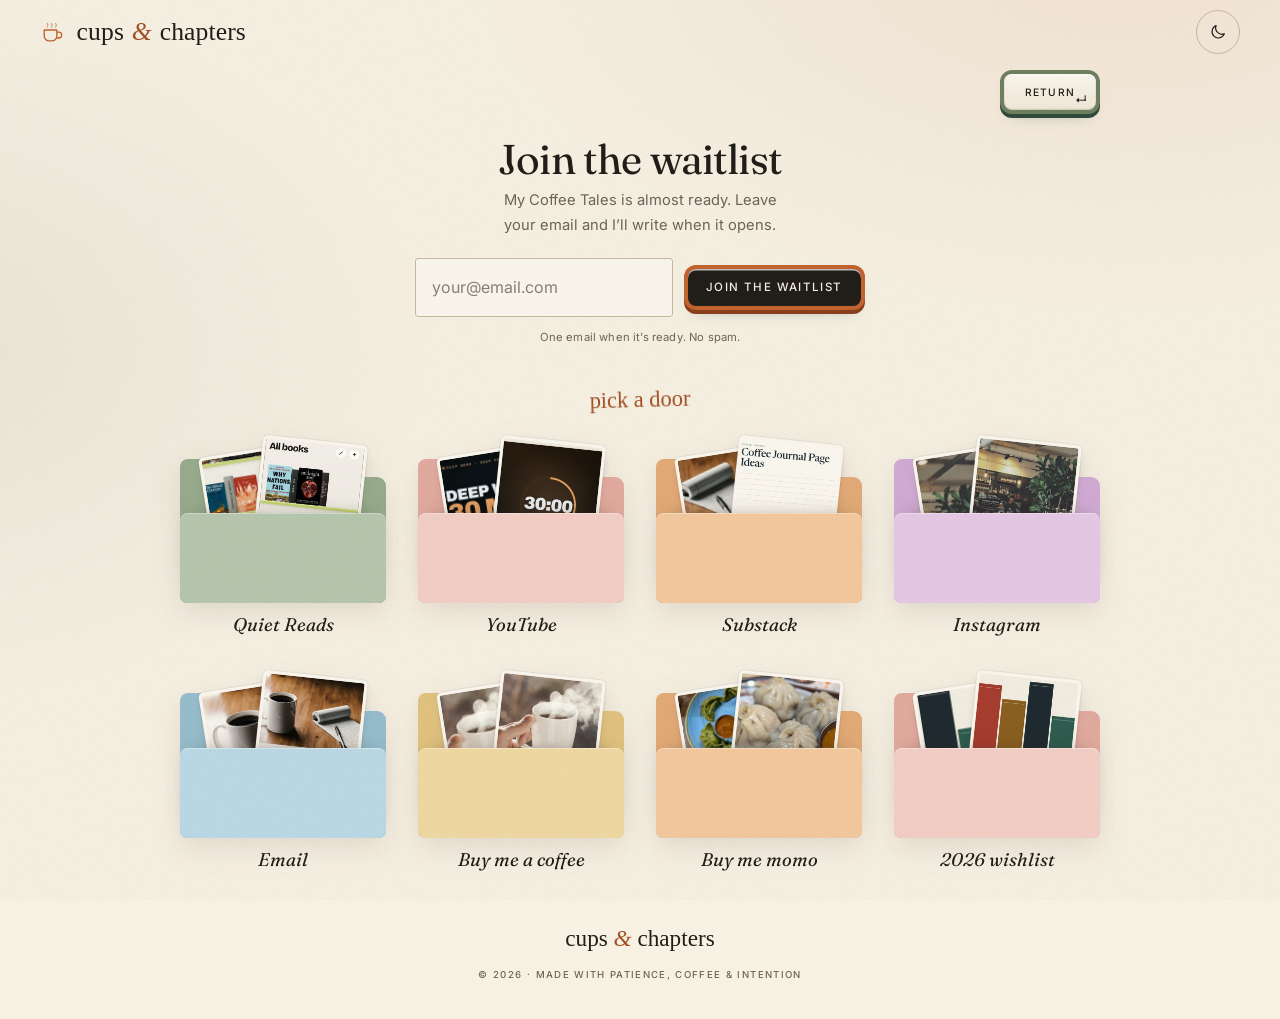
==== commit 7cf54d87: "Use clean homepage URLs from the links page Point the Return key and header/footer links to the site" ====
--- a/links/index.html
+++ b/links/index.html
@@ -47,7 +47,7 @@
     <!-- Navigation: the page styles reduce this to the logo + theme toggle -->
     <nav class="navbar" id="navbar" aria-label="Main navigation">
         <div class="nav-container">
-            <a href="../index.html#home" class="nav-logo" aria-label="Cups and Chapters, home">
+            <a href="../#home" class="nav-logo" aria-label="Cups and Chapters, home">
                 <svg class="logo-mark" viewBox="0 0 32 32" aria-hidden="true">
                     <path d="M5 13h15v7a6 6 0 0 1-6 6h-3a6 6 0 0 1-6-6v-7Z" fill="none" stroke="currentColor" stroke-width="1.6" stroke-linejoin="round"/>
                     <path d="M20 15.5h2.2a3.5 3.5 0 0 1 0 7H20" fill="none" stroke="currentColor" stroke-width="1.6" stroke-linecap="round"/>
@@ -62,12 +62,12 @@
 
             <div class="nav-menu" id="nav-menu">
                 <ul class="nav-links">
-                    <li><a href="../index.html#about" class="nav-link" data-section="about">About</a></li>
-                    <li><a href="../index.html#corners" class="nav-link" data-section="corners">Corners</a></li>
-                    <li><a href="../index.html#setup" class="nav-link" data-section="setup">Things</a></li>
-                    <li><a href="../index.html#journey" class="nav-link" data-section="journey">Journey</a></li>
-                    <li><a href="../index.html#collaborate" class="nav-link" data-section="collaborate">Collabs</a></li>
-                    <li><a href="../index.html#hello" class="nav-link" data-section="hello">Hello</a></li>
+                    <li><a href="../#about" class="nav-link" data-section="about">About</a></li>
+                    <li><a href="../#corners" class="nav-link" data-section="corners">Corners</a></li>
+                    <li><a href="../#setup" class="nav-link" data-section="setup">Things</a></li>
+                    <li><a href="../#journey" class="nav-link" data-section="journey">Journey</a></li>
+                    <li><a href="../#collaborate" class="nav-link" data-section="collaborate">Collabs</a></li>
+                    <li><a href="../#hello" class="nav-link" data-section="hello">Hello</a></li>
                     <li><a href="./" class="nav-link" aria-current="page">Links</a></li>
                 </ul>
 
@@ -91,7 +91,7 @@
 
                     <!-- Back to the main site -->
                     <div class="links-home-bar fade-in-up">
-                        <a class="keycap keycap--return" href="../index.html" aria-label="Back to Cups and Chapters home">
+                        <a class="keycap keycap--return" href="../" aria-label="Back to Cups and Chapters home">
                             <span class="keycap-face">
                                 <span class="keycap-label">Return</span>
                                 <span class="keycap-glyph" aria-hidden="true">↵</span>
@@ -258,7 +258,7 @@
 
     <!-- Footer -->
     <footer class="links-footer">
-        <a href="../index.html" class="links-footer-logo">cups <em>&amp;</em> chapters</a>
+        <a href="../" class="links-footer-logo">cups <em>&amp;</em> chapters</a>
         <p class="links-footer-copy">© <span id="year"></span> · made with patience, coffee &amp; intention</p>
     </footer>
 
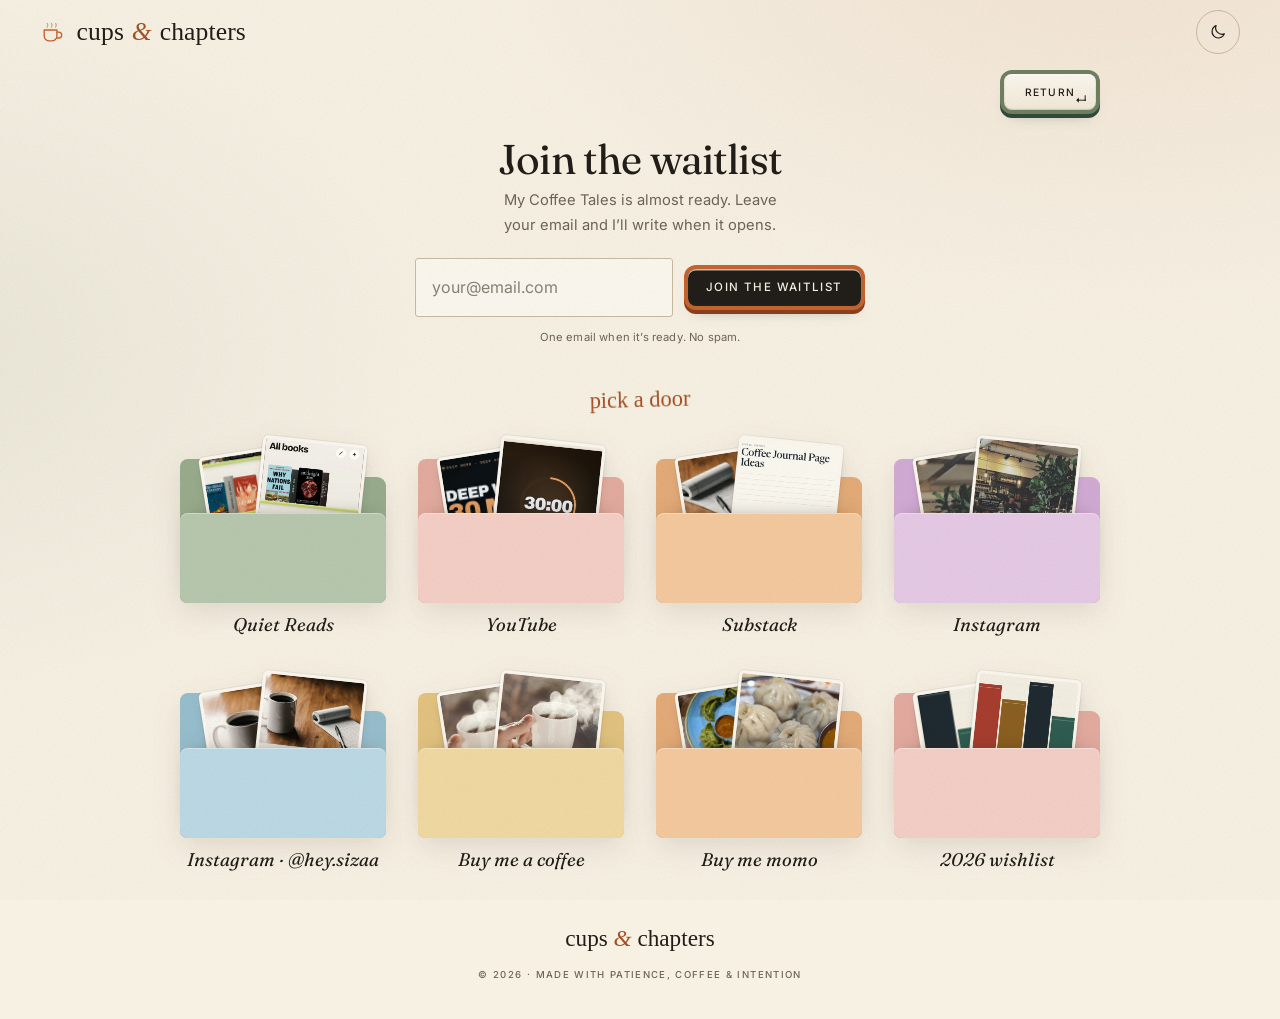
==== commit 51c7979b: "Swap email card for second Instagram on links page Co-Authored-By: Claude Code <noreply@anthropic.co" ====
--- a/links/index.html
+++ b/links/index.html
@@ -191,7 +191,7 @@
                         </li>
 
                         <li>
-                            <a class="folder-card folder-card--sky" href="mailto:thedataaiengineer17@gmail.com">
+                            <a class="folder-card folder-card--sky" href="https://www.instagram.com/hey.sizaa/" target="_blank" rel="noopener">
                                 <span class="folder-art" aria-hidden="true">
                                     <span class="folder-photo folder-photo--back">
                                         <img src="../assets/images/links/email-2.jpg" alt="" width="400" height="400" loading="lazy" decoding="async">
@@ -201,7 +201,7 @@
                                     </span>
                                     <span class="folder-front"></span>
                                 </span>
-                                <span class="folder-label">Email</span>
+                                <span class="folder-label">Instagram · @hey.sizaa</span>
                             </a>
                         </li>
 
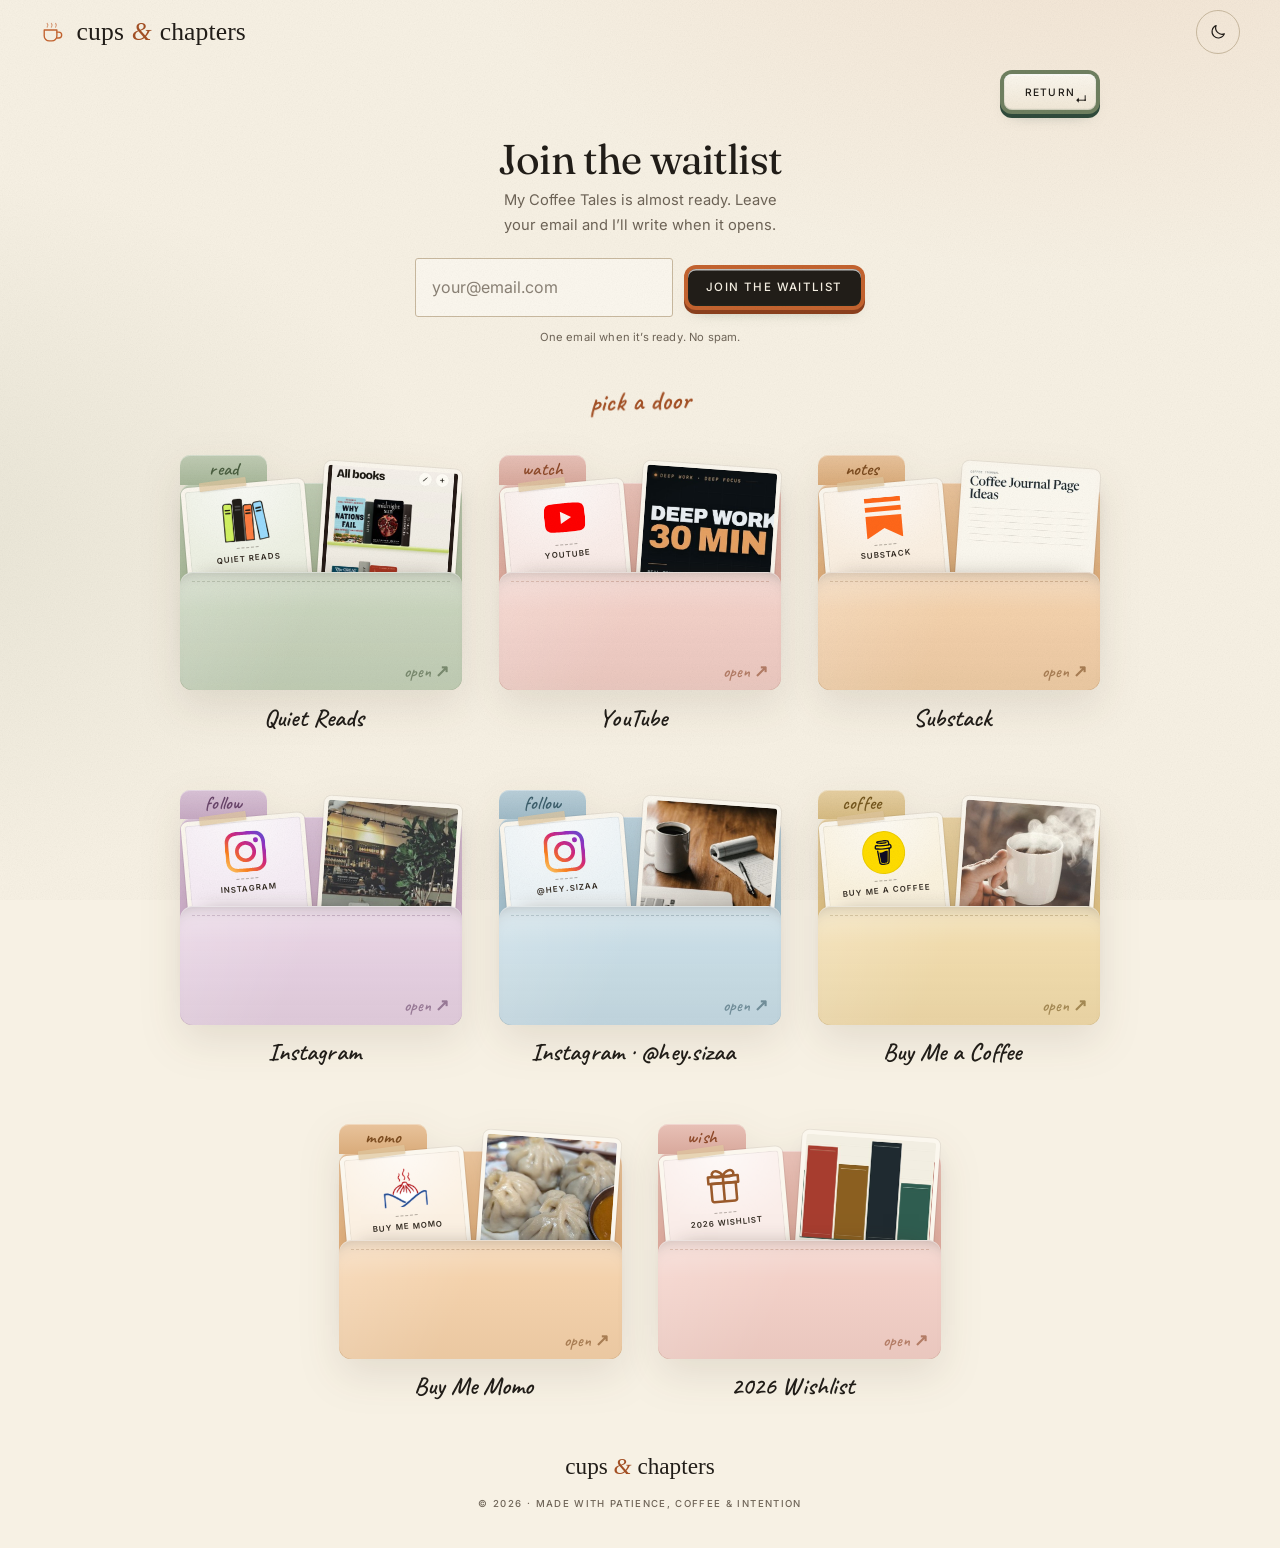
==== commit e080350f: "changes for the links" ====
--- a/links/index.html
+++ b/links/index.html
@@ -30,10 +30,10 @@
     <!-- Favicon -->
     <link rel="icon" href="data:image/svg+xml,<svg xmlns='http://www.w3.org/2000/svg' viewBox='0 0 100 100'><text y='.9em' font-size='90'>☕</text></svg>">
 
-    <!-- Fonts: the same three used across the main site -->
+    <!-- Fonts: the main site's three, plus Caveat for the folder labels -->
     <link rel="preconnect" href="https://fonts.googleapis.com">
     <link rel="preconnect" href="https://fonts.gstatic.com" crossorigin>
-    <link href="https://fonts.googleapis.com/css2?family=Chewy&family=Fraunces:ital,opsz,wght@0,9..144,300..700;1,9..144,300..700&family=Inter:wght@300;400;500;600&display=swap" rel="stylesheet">
+    <link href="https://fonts.googleapis.com/css2?family=Caveat:wght@600&family=Chewy&family=Fraunces:ital,opsz,wght@0,9..144,300..700;1,9..144,300..700&family=Inter:wght@300;400;500;600&display=swap" rel="stylesheet">
 
     <!-- Styles -->
     <link rel="stylesheet" href="../styles.css">
@@ -43,6 +43,37 @@
 <body class="links-body">
 
     <a href="#main-content" class="skip-link">Skip to main content</a>
+
+    <!-- Official brand marks used on the folder prints -->
+    <svg class="logo-sprite" aria-hidden="true" focusable="false" width="0" height="0">
+        <defs>
+            <linearGradient id="ig-gradient" x1="0" y1="1" x2="1" y2="0">
+                <stop offset="0" stop-color="#FEDA75"/>
+                <stop offset=".28" stop-color="#FA7E1E"/>
+                <stop offset=".55" stop-color="#D62976"/>
+                <stop offset=".78" stop-color="#962FBF"/>
+                <stop offset="1" stop-color="#4F5BD5"/>
+            </linearGradient>
+        </defs>
+        <symbol id="brand-youtube" viewBox="0 0 24 24">
+            <path d="M23.498 6.186a3.016 3.016 0 0 0-2.122-2.136C19.505 3.545 12 3.545 12 3.545s-7.505 0-9.377.505A3.017 3.017 0 0 0 .502 6.186C0 8.07 0 12 0 12s0 3.93.502 5.814a3.016 3.016 0 0 0 2.122 2.136c1.871.505 9.376.505 9.376.505s7.505 0 9.377-.505a3.015 3.015 0 0 0 2.122-2.136C24 15.93 24 12 24 12s0-3.93-.502-5.814zM9.545 15.568V8.432L15.818 12l-6.273 3.568z"/>
+        </symbol>
+        <symbol id="brand-instagram" viewBox="0 0 24 24">
+            <path d="M7.0301.084c-1.2768.0602-2.1487.264-2.911.5634-.7888.3075-1.4575.72-2.1228 1.3877-.6652.6677-1.075 1.3368-1.3802 2.127-.2954.7638-.4956 1.6365-.552 2.914-.0564 1.2775-.0689 1.6882-.0626 4.947.0062 3.2586.0206 3.6671.0825 4.9473.061 1.2765.264 2.1482.5635 2.9107.308.7889.72 1.4573 1.388 2.1228.6679.6655 1.3365 1.0743 2.1285 1.38.7632.295 1.6361.4961 2.9134.552 1.2773.056 1.6884.069 4.9462.0627 3.2578-.0062 3.668-.0207 4.9478-.0814 1.28-.0607 2.147-.2652 2.9098-.5633.7889-.3086 1.4578-.72 2.1228-1.3881.665-.6682 1.0745-1.3378 1.3795-2.1284.2957-.7632.4966-1.636.552-2.9124.056-1.2809.0692-1.6898.063-4.948-.0063-3.2583-.021-3.6668-.0817-4.9465-.0607-1.2797-.264-2.1487-.5633-2.9117-.3084-.7889-.72-1.4568-1.3876-2.1228C21.2982 1.33 20.628.9208 19.8378.6165 19.074.321 18.2017.1197 16.9244.0645 15.6471.0093 15.236-.005 11.977.0014 8.718.0076 8.31.0215 7.0301.0839m.1402 21.6932c-1.17-.0509-1.8053-.2453-2.2287-.408-.5606-.216-.96-.4771-1.3819-.895-.422-.4178-.6811-.8186-.9-1.378-.1644-.4234-.3624-1.058-.4171-2.228-.0595-1.2645-.072-1.6442-.079-4.848-.007-3.2037.0053-3.583.0607-4.848.05-1.169.2456-1.805.408-2.2282.216-.5613.4762-.96.895-1.3816.4188-.4217.8184-.6814 1.3783-.9003.423-.1651 1.0575-.3614 2.227-.4171 1.2655-.06 1.6447-.072 4.848-.079 3.2033-.007 3.5835.005 4.8495.0608 1.169.0508 1.8053.2445 2.228.408.5608.216.96.4754 1.3816.895.4217.4194.6816.8176.9005 1.3787.1653.4217.3617 1.056.4169 2.2263.0602 1.2655.0739 1.645.0796 4.848.0058 3.203-.0055 3.5834-.061 4.848-.051 1.17-.245 1.8055-.408 2.2294-.216.5604-.4763.96-.8954 1.3814-.419.4215-.8181.6811-1.3783.9-.4224.1649-1.0577.3617-2.2262.4174-1.2656.0595-1.6448.072-4.8493.079-3.2045.007-3.5825-.006-4.848-.0608M16.953 5.5864A1.44 1.44 0 1 0 18.39 4.144a1.44 1.44 0 0 0-1.437 1.4424M5.8385 12.012c.0067 3.4032 2.7706 6.1557 6.173 6.1493 3.4026-.0065 6.157-2.7701 6.1506-6.1733-.0065-3.4032-2.771-6.1565-6.174-6.1498-3.403.0067-6.156 2.771-6.1496 6.1738M8 12.0077a4 4 0 1 1 4.008 3.9921A3.9996 3.9996 0 0 1 8 12.0077"/>
+        </symbol>
+        <symbol id="brand-substack" viewBox="0 0 24 24">
+            <path d="M22.539 8.242H1.46V5.406h21.08v2.836zM1.46 10.812V24L12 18.11 22.54 24V10.812H1.46zM22.54 0H1.46v2.836h21.08V0z"/>
+        </symbol>
+        <symbol id="brand-buymeacoffee" viewBox="0 0 24 24">
+            <path d="M20.216 6.415l-.132-.666c-.119-.598-.388-1.163-1.001-1.379-.197-.069-.42-.098-.57-.241-.152-.143-.196-.366-.231-.572-.065-.378-.125-.756-.192-1.133-.057-.325-.102-.69-.25-.987-.195-.4-.597-.634-.996-.788a5.723 5.723 0 00-.626-.194c-1-.263-2.05-.36-3.077-.416a25.834 25.834 0 00-3.7.062c-.915.083-1.88.184-2.75.5-.318.116-.646.256-.888.501-.297.302-.393.77-.177 1.146.154.267.415.456.692.58.36.162.737.284 1.123.366 1.075.238 2.189.331 3.287.37 1.218.05 2.437.01 3.65-.118.299-.033.598-.073.896-.119.352-.054.578-.513.474-.834-.124-.383-.457-.531-.834-.473-.466.074-.96.108-1.382.146-1.177.08-2.358.082-3.536.006a22.228 22.228 0 01-1.157-.107c-.086-.01-.18-.025-.258-.036-.243-.036-.484-.08-.724-.13-.111-.027-.111-.185 0-.212h.005c.277-.06.557-.108.838-.147h.002c.131-.009.263-.032.394-.048a25.076 25.076 0 013.426-.12c.674.019 1.347.067 2.017.144l.228.031c.267.04.533.088.798.145.392.085.895.113 1.07.542.055.137.08.288.111.431l.319 1.484a.237.237 0 01-.199.284h-.003c-.037.006-.075.01-.112.015a36.704 36.704 0 01-4.743.295 37.059 37.059 0 01-4.699-.304c-.14-.017-.293-.042-.417-.06-.326-.048-.649-.108-.973-.161-.393-.065-.768-.032-1.123.161-.29.16-.527.404-.675.701-.154.316-.199.66-.267 1-.069.34-.176.707-.135 1.056.087.753.613 1.365 1.37 1.502a39.69 39.69 0 0011.343.376.483.483 0 01.535.53l-.071.697-1.018 9.907c-.041.41-.047.832-.125 1.237-.122.637-.553 1.028-1.182 1.171-.577.131-1.165.2-1.756.205-.656.004-1.31-.025-1.966-.022-.699.004-1.556-.06-2.095-.58-.475-.458-.54-1.174-.605-1.793l-.731-7.013-.322-3.094c-.037-.351-.286-.695-.678-.678-.336.015-.718.3-.678.679l.228 2.185.949 9.112c.147 1.344 1.174 2.068 2.446 2.272.742.12 1.503.144 2.257.156.966.016 1.942.053 2.892-.122 1.408-.258 2.465-1.198 2.616-2.657.34-3.332.683-6.663 1.024-9.995l.215-2.087a.484.484 0 01.39-.426c.402-.078.787-.212 1.074-.518.455-.488.546-1.124.385-1.766zm-1.478.772c-.145.137-.363.201-.578.233-2.416.359-4.866.54-7.308.46-1.748-.06-3.477-.254-5.207-.498-.17-.024-.353-.055-.47-.18-.22-.236-.111-.71-.054-.995.052-.26.152-.609.463-.646.484-.057 1.046.148 1.526.22.577.088 1.156.159 1.737.212 2.48.226 5.002.19 7.472-.14.45-.06.899-.13 1.345-.21.399-.072.84-.206 1.08.206.166.281.188.657.162.974a.544.544 0 01-.169.364zm-6.159 3.9c-.862.37-1.84.788-3.109.788a5.884 5.884 0 01-1.569-.217l.877 9.004c.065.78.717 1.38 1.5 1.38 0 0 1.243.065 1.658.065.447 0 1.786-.065 1.786-.065.783 0 1.434-.6 1.499-1.38l.94-9.95a3.996 3.996 0 00-1.322-.238c-.826 0-1.491.284-2.26.613z"/>
+        </symbol>
+        <symbol id="brand-gift" viewBox="0 0 24 24">
+            <path d="M4.75 10.5h14.5V20a1.25 1.25 0 0 1-1.25 1.25H6A1.25 1.25 0 0 1 4.75 20v-9.5Z" fill="none" stroke="currentColor" stroke-width="1.5" stroke-linejoin="round"/>
+            <path d="M3.25 6.5h17.5v4H3.25z" fill="none" stroke="currentColor" stroke-width="1.5" stroke-linejoin="round"/>
+            <path d="M12 6.5v14.75" fill="none" stroke="currentColor" stroke-width="1.5"/>
+            <path d="M12 6.5C10.6 3.2 7 2.4 5.9 4.3c-1.1 1.9 1.3 3.3 6.1 2.2Zm0 0c1.4-3.3 5-4.1 6.1-2.2 1.1 1.9-1.3 3.3-6.1 2.2Z" fill="none" stroke="currentColor" stroke-width="1.5" stroke-linejoin="round"/>
+        </symbol>
+    </svg>
 
     <!-- Navigation: the page styles reduce this to the logo + theme toggle -->
     <nav class="navbar" id="navbar" aria-label="Main navigation">
@@ -133,13 +164,21 @@
                         <li>
                             <a class="folder-card folder-card--sage" href="https://quietreads.space/" target="_blank" rel="noopener">
                                 <span class="folder-art" aria-hidden="true">
-                                    <span class="folder-photo folder-photo--back">
-                                        <img src="../assets/images/links/quiet-reads-2.jpg" alt="" width="400" height="400" loading="lazy" decoding="async">
-                                    </span>
-                                    <span class="folder-photo folder-photo--front">
+                                    <span class="folder-tab">read</span>
+                                    <span class="folder-print folder-print--brand">
+                                        <span class="brand-card">
+                                            <span class="brand-mark brand-mark--image">
+                                                <img src="../assets/icons/quiet-reads.png" alt="" width="256" height="256" loading="lazy" decoding="async">
+                                            </span>
+                                            <span class="brand-rule"></span>
+                                            <span class="brand-name">Quiet Reads</span>
+                                        </span>
+                                        <span class="print-tape"></span>
+                                    </span>
+                                    <span class="folder-print folder-print--shot">
                                         <img src="../assets/images/links/quiet-reads.jpg" alt="" width="400" height="400" loading="lazy" decoding="async">
                                     </span>
-                                    <span class="folder-front"></span>
+                                    <span class="folder-pocket"><span class="pocket-stamp">open ↗</span></span>
                                 </span>
                                 <span class="folder-label">Quiet Reads</span>
                             </a>
@@ -148,13 +187,21 @@
                         <li>
                             <a class="folder-card folder-card--pink" href="https://www.youtube.com/@thedata_aiengineer" target="_blank" rel="noopener">
                                 <span class="folder-art" aria-hidden="true">
-                                    <span class="folder-photo folder-photo--back">
+                                    <span class="folder-tab">watch</span>
+                                    <span class="folder-print folder-print--brand">
+                                        <span class="brand-card">
+                                            <span class="brand-mark brand-mark--youtube">
+                                                <svg viewBox="0 0 24 24"><use href="#brand-youtube"></use></svg>
+                                            </span>
+                                            <span class="brand-rule"></span>
+                                            <span class="brand-name">YouTube</span>
+                                        </span>
+                                        <span class="print-tape"></span>
+                                    </span>
+                                    <span class="folder-print folder-print--shot">
                                         <img src="../assets/images/links/youtube-2.jpg" alt="" width="400" height="400" loading="lazy" decoding="async">
                                     </span>
-                                    <span class="folder-photo folder-photo--front">
-                                        <img src="../assets/images/links/youtube.jpg" alt="" width="400" height="400" loading="lazy" decoding="async">
-                                    </span>
-                                    <span class="folder-front"></span>
+                                    <span class="folder-pocket"><span class="pocket-stamp">open ↗</span></span>
                                 </span>
                                 <span class="folder-label">YouTube</span>
                             </a>
@@ -163,13 +210,21 @@
                         <li>
                             <a class="folder-card folder-card--peach" href="https://substack.com/@thedataaiengineer" target="_blank" rel="noopener">
                                 <span class="folder-art" aria-hidden="true">
-                                    <span class="folder-photo folder-photo--back">
-                                        <img src="../assets/images/links/substack-2.jpg" alt="" width="400" height="400" loading="lazy" decoding="async">
-                                    </span>
-                                    <span class="folder-photo folder-photo--front">
+                                    <span class="folder-tab">notes</span>
+                                    <span class="folder-print folder-print--brand">
+                                        <span class="brand-card">
+                                            <span class="brand-mark brand-mark--substack">
+                                                <svg viewBox="0 0 24 24"><use href="#brand-substack"></use></svg>
+                                            </span>
+                                            <span class="brand-rule"></span>
+                                            <span class="brand-name">Substack</span>
+                                        </span>
+                                        <span class="print-tape"></span>
+                                    </span>
+                                    <span class="folder-print folder-print--shot">
                                         <img src="../assets/images/links/substack.jpg" alt="" width="400" height="400" loading="lazy" decoding="async">
                                     </span>
-                                    <span class="folder-front"></span>
+                                    <span class="folder-pocket"><span class="pocket-stamp">open ↗</span></span>
                                 </span>
                                 <span class="folder-label">Substack</span>
                             </a>
@@ -178,13 +233,21 @@
                         <li>
                             <a class="folder-card folder-card--lilac" href="https://www.instagram.com/meandmycoffeetales?dlrf=YWFlYmM1Z3hjM2Ji&amp;utm_source=qr" target="_blank" rel="noopener">
                                 <span class="folder-art" aria-hidden="true">
-                                    <span class="folder-photo folder-photo--back">
-                                        <img src="../assets/images/links/instagram-2.jpg" alt="" width="400" height="400" loading="lazy" decoding="async">
-                                    </span>
-                                    <span class="folder-photo folder-photo--front">
+                                    <span class="folder-tab">follow</span>
+                                    <span class="folder-print folder-print--brand">
+                                        <span class="brand-card">
+                                            <span class="brand-mark brand-mark--instagram">
+                                                <svg viewBox="0 0 24 24"><use href="#brand-instagram"></use></svg>
+                                            </span>
+                                            <span class="brand-rule"></span>
+                                            <span class="brand-name">Instagram</span>
+                                        </span>
+                                        <span class="print-tape"></span>
+                                    </span>
+                                    <span class="folder-print folder-print--shot">
                                         <img src="../assets/images/links/instagram.jpg" alt="" width="400" height="400" loading="lazy" decoding="async">
                                     </span>
-                                    <span class="folder-front"></span>
+                                    <span class="folder-pocket"><span class="pocket-stamp">open ↗</span></span>
                                 </span>
                                 <span class="folder-label">Instagram</span>
                             </a>
@@ -193,13 +256,21 @@
                         <li>
                             <a class="folder-card folder-card--sky" href="https://www.instagram.com/hey.sizaa/" target="_blank" rel="noopener">
                                 <span class="folder-art" aria-hidden="true">
-                                    <span class="folder-photo folder-photo--back">
-                                        <img src="../assets/images/links/email-2.jpg" alt="" width="400" height="400" loading="lazy" decoding="async">
-                                    </span>
-                                    <span class="folder-photo folder-photo--front">
+                                    <span class="folder-tab">follow</span>
+                                    <span class="folder-print folder-print--brand">
+                                        <span class="brand-card">
+                                            <span class="brand-mark brand-mark--instagram">
+                                                <svg viewBox="0 0 24 24"><use href="#brand-instagram"></use></svg>
+                                            </span>
+                                            <span class="brand-rule"></span>
+                                            <span class="brand-name">@hey.sizaa</span>
+                                        </span>
+                                        <span class="print-tape"></span>
+                                    </span>
+                                    <span class="folder-print folder-print--shot">
                                         <img src="../assets/images/links/email.jpg" alt="" width="400" height="400" loading="lazy" decoding="async">
                                     </span>
-                                    <span class="folder-front"></span>
+                                    <span class="folder-pocket"><span class="pocket-stamp">open ↗</span></span>
                                 </span>
                                 <span class="folder-label">Instagram · @hey.sizaa</span>
                             </a>
@@ -208,45 +279,69 @@
                         <li>
                             <a class="folder-card folder-card--gold" href="https://www.buymeacoffee.com/FlGZgfnIYV" target="_blank" rel="noopener">
                                 <span class="folder-art" aria-hidden="true">
-                                    <span class="folder-photo folder-photo--back">
-                                        <img src="../assets/images/links/buy-me-a-coffee-2.jpg" alt="" width="400" height="400" loading="lazy" decoding="async">
-                                    </span>
-                                    <span class="folder-photo folder-photo--front">
+                                    <span class="folder-tab">coffee</span>
+                                    <span class="folder-print folder-print--brand">
+                                        <span class="brand-card">
+                                            <span class="brand-mark brand-mark--bmc">
+                                                <svg viewBox="0 0 24 24"><use href="#brand-buymeacoffee"></use></svg>
+                                            </span>
+                                            <span class="brand-rule"></span>
+                                            <span class="brand-name">Buy Me a Coffee</span>
+                                        </span>
+                                        <span class="print-tape"></span>
+                                    </span>
+                                    <span class="folder-print folder-print--shot">
                                         <img src="../assets/images/links/buy-me-a-coffee.jpg" alt="" width="400" height="400" loading="lazy" decoding="async">
                                     </span>
-                                    <span class="folder-front"></span>
-                                </span>
-                                <span class="folder-label">Buy me a coffee</span>
+                                    <span class="folder-pocket"><span class="pocket-stamp">open ↗</span></span>
+                                </span>
+                                <span class="folder-label">Buy Me a Coffee</span>
                             </a>
                         </li>
 
                         <li>
                             <a class="folder-card folder-card--peach" href="https://buymemomo.com/meandmycoffeetales" target="_blank" rel="noopener">
                                 <span class="folder-art" aria-hidden="true">
-                                    <span class="folder-photo folder-photo--back">
-                                        <img src="../assets/images/links/buy-me-momo-2.jpg" alt="" width="400" height="400" loading="lazy" decoding="async">
-                                    </span>
-                                    <span class="folder-photo folder-photo--front">
+                                    <span class="folder-tab">momo</span>
+                                    <span class="folder-print folder-print--brand">
+                                        <span class="brand-card">
+                                            <span class="brand-mark brand-mark--image">
+                                                <img src="../assets/icons/buy-me-momo.png" alt="" width="256" height="256" loading="lazy" decoding="async">
+                                            </span>
+                                            <span class="brand-rule"></span>
+                                            <span class="brand-name">Buy Me Momo</span>
+                                        </span>
+                                        <span class="print-tape"></span>
+                                    </span>
+                                    <span class="folder-print folder-print--shot">
                                         <img src="../assets/images/links/buy-me-momo.jpg" alt="" width="400" height="400" loading="lazy" decoding="async">
                                     </span>
-                                    <span class="folder-front"></span>
-                                </span>
-                                <span class="folder-label">Buy me momo</span>
+                                    <span class="folder-pocket"><span class="pocket-stamp">open ↗</span></span>
+                                </span>
+                                <span class="folder-label">Buy Me Momo</span>
                             </a>
                         </li>
 
                         <li>
                             <a class="folder-card folder-card--pink" href="https://buymeacoffee.com/flgzgfniyv/2026-wishlist" target="_blank" rel="noopener">
                                 <span class="folder-art" aria-hidden="true">
-                                    <span class="folder-photo folder-photo--back">
-                                        <img src="../assets/images/links/wishlist-2.jpg" alt="" width="400" height="400" loading="lazy" decoding="async">
-                                    </span>
-                                    <span class="folder-photo folder-photo--front">
+                                    <span class="folder-tab">wish</span>
+                                    <span class="folder-print folder-print--brand">
+                                        <span class="brand-card">
+                                            <span class="brand-mark brand-mark--gift">
+                                                <svg viewBox="0 0 24 24"><use href="#brand-gift"></use></svg>
+                                            </span>
+                                            <span class="brand-rule"></span>
+                                            <span class="brand-name">2026 Wishlist</span>
+                                        </span>
+                                        <span class="print-tape"></span>
+                                    </span>
+                                    <span class="folder-print folder-print--shot">
                                         <img src="../assets/images/links/wishlist.jpg" alt="" width="400" height="400" loading="lazy" decoding="async">
                                     </span>
-                                    <span class="folder-front"></span>
-                                </span>
-                                <span class="folder-label">2026 wishlist</span>
+                                    <span class="folder-pocket"><span class="pocket-stamp">open ↗</span></span>
+                                </span>
+                                <span class="folder-label">2026 Wishlist</span>
                             </a>
                         </li>
                     </ul>
--- a/links/links.css
+++ b/links/links.css
@@ -190,25 +190,36 @@
 .links-waitlist .form-status { text-align: center; }
 
 /* ---------- The gallery ---------- */
+.links-page { --font-label: 'Caveat', 'Bradley Hand', 'Segoe Print', cursive; }
+
+/* Holds the brand symbols without taking up layout space. */
+.logo-sprite {
+    position: absolute;
+    width: 0;
+    height: 0;
+    overflow: hidden;
+}
+
 .links-grid-note {
-    margin: 0 0 clamp(1rem, 2vw, 1.4rem);
+    margin: 0 0 clamp(1.15rem, 2.4vw, 1.6rem);
     text-align: center;
-    font-family: var(--font-hand);
-    font-size: clamp(1.15rem, 2vw, 1.4rem);
-    line-height: 1.2;
+    font-family: var(--font-label);
+    font-size: clamp(1.35rem, 2.2vw, 1.7rem);
+    font-weight: 600;
+    line-height: 1.1;
     color: var(--terracotta-deep);
     rotate: -1.5deg;
 }
 
 .folder-grid {
-    --folder-gap: clamp(1.35rem, 2.8vw, 2rem);
+    --folder-gap: clamp(1.4rem, 3vw, 2.3rem);
     display: flex;
     flex-wrap: wrap;
     justify-content: center;
-    gap: clamp(1.6rem, 3vw, 2.2rem) var(--folder-gap);
+    gap: clamp(2.1rem, 4.2vw, 2.9rem) var(--folder-gap);
 }
 .folder-grid > li {
-    width: calc((100% - 3 * var(--folder-gap)) / 4);
+    width: calc((100% - 2 * var(--folder-gap)) / 3);
     min-width: 0;
 }
 
@@ -217,143 +228,374 @@
     flex-direction: column;
     align-items: center;
     text-align: center;
+    text-decoration: none;
+    -webkit-tap-highlight-color: transparent;
+    --folder-paper: #FBF7EE;
+}
+.folder-card:focus-visible {
+    outline: 2px solid var(--terracotta);
+    outline-offset: 7px;
+    border-radius: 16px;
 }
 
 .folder-art {
     position: relative;
     display: block;
     width: 100%;
-    aspect-ratio: 1.24 / 1;
-    margin-bottom: .7rem;
-    filter: drop-shadow(0 10px 14px rgba(54, 39, 24, .1));
-    transition: translate .3s var(--ease-soft);
-}
-.folder-card:hover .folder-art { translate: 0 -4px; }
-
-/* the open back of the folder, with a little tab */
+    aspect-ratio: 1.14 / 1;
+    margin-bottom: .9rem;
+    filter: drop-shadow(0 16px 20px rgba(54, 39, 24, .1));
+    transition: translate .35s var(--ease-soft), filter .35s var(--ease-soft);
+}
+.folder-card:hover .folder-art {
+    translate: 0 -5px;
+    filter: drop-shadow(0 22px 26px rgba(54, 39, 24, .16));
+}
+
+/* the open back of the folder */
 .folder-art::before {
     content: "";
     position: absolute;
-    inset: 24% 0 0 0;
-    background: var(--folder-back);
-    border-radius: 9px 9px 7px 7px;
-}
-.folder-art::after {
-    content: "";
-    position: absolute;
-    top: 13%;
+    inset: 16% 0 0 0;
+    border-radius: 14px 14px 12px 12px;
+    background:
+        linear-gradient(180deg,
+            rgba(255, 255, 255, .22) 0%,
+            rgba(255, 255, 255, 0) 42%,
+            rgba(0, 0, 0, .045) 100%),
+        var(--folder-back);
+    box-shadow:
+        inset 0 1px 0 rgba(255, 255, 255, .35),
+        inset 0 -12px 20px -18px rgba(54, 39, 24, .4);
+}
+
+/* the little tab, with its handwritten category */
+.folder-tab {
+    position: absolute;
+    z-index: 0;
+    top: 5%;
     left: 0;
-    width: 37%;
-    height: 15%;
-    background: var(--folder-back);
-    border-radius: 8px 8px 0 0;
-}
-
-/* two little photo prints peeking out */
-.folder-photo {
-    position: absolute;
+    width: 31%;
+    height: 12%;
+    display: flex;
+    align-items: center;
+    justify-content: center;
+    padding-bottom: 1%;
+    border-radius: 10px 10px 0 0;
+    background:
+        linear-gradient(180deg, rgba(255, 255, 255, .22), rgba(0, 0, 0, .04)),
+        var(--folder-back);
+    box-shadow: inset 0 1px 0 rgba(255, 255, 255, .35);
+    font-family: var(--font-label);
+    font-size: clamp(1rem, 1.45vw, 1.18rem);
+    font-weight: 600;
+    line-height: 1;
+    letter-spacing: .01em;
+    color: var(--folder-ink);
+}
+
+/* two prints tucked inside: one logo card, one real screenshot */
+.folder-print {
+    position: absolute;
+    display: block;
+    padding: 4px;
+    background: var(--folder-paper);
+    border-radius: 7px;
+    box-shadow:
+        0 0 0 1px rgba(33, 29, 24, .06),
+        0 12px 22px -14px rgba(54, 39, 24, .6);
+    transition: rotate .35s var(--ease-soft), translate .35s var(--ease-soft);
+}
+.folder-print--brand {
     z-index: 1;
-    padding: 3px;
-    background: var(--folder-paper);
-    border-radius: 5px;
-    box-shadow:
-        0 0 0 1px rgba(33, 29, 24, .05),
-        0 6px 12px -7px rgba(54, 39, 24, .5);
+    top: 16%;
+    left: 2%;
+    width: 44%;
+    height: 55%;
+    rotate: -5deg;
+}
+.folder-print--shot {
+    z-index: 2;
+    top: 9%;
+    left: 49.5%;
+    width: 49%;
+    height: 55%;
+    rotate: 4deg;
     overflow: hidden;
-    transition: rotate .3s var(--ease-soft), translate .3s var(--ease-soft);
-}
-.folder-photo img {
+}
+.folder-print--shot img {
     display: block;
     width: 100%;
     height: 100%;
-    border-radius: 2px;
+    border-radius: 3px;
     object-fit: cover;
-    object-position: center 32%;
-}
-.folder-photo--back {
-    top: 8%;
-    left: 36%;
-    width: 47%;
-    height: 63%;
-    translate: -50% 0;
-    rotate: -9deg;
-}
-.folder-photo--front {
-    top: 2%;
-    left: 63%;
-    z-index: 2;
-    width: 51%;
-    height: 67%;
-    translate: -50% 0;
-    rotate: 6deg;
-}
-.folder-card:hover .folder-photo--back {
-    rotate: -12deg;
-    translate: -50% -2px;
-}
-.folder-card:hover .folder-photo--front {
-    rotate: 9deg;
-    translate: -50% -5px;
+    object-position: center 26%;
+}
+.folder-card:hover .folder-print--brand { rotate: -7deg; translate: -2px -4px; }
+.folder-card:hover .folder-print--shot { rotate: 6deg; translate: 2px -6px; }
+
+/* the brand print itself */
+.brand-card {
+    display: flex;
+    flex-direction: column;
+    align-items: center;
+    justify-content: flex-start;
+    width: 100%;
+    height: 100%;
+    padding: 8% 8% 0;
+    border-radius: 3px;
+    background:
+        radial-gradient(120% 90% at 50% 0%, rgba(255, 255, 255, .65), transparent 62%),
+        var(--folder-tint);
+    box-shadow: inset 0 0 0 1px rgba(33, 29, 24, .07);
+    overflow: hidden;
+}
+.brand-mark {
+    display: grid;
+    place-items: center;
+    width: 42%;
+    max-width: 52px;
+    aspect-ratio: 1 / 1;
+    margin-top: 1%;
+}
+.brand-mark--image {
+    width: 46%;
+    max-width: 54px;
+}
+.brand-mark img {
+    display: block;
+    width: 100%;
+    height: 100%;
+    object-fit: contain;
+}
+.brand-mark svg {
+    display: block;
+    width: 100%;
+    height: 100%;
+}
+.brand-mark--youtube svg { fill: #FF0000; }
+.brand-mark--substack svg { fill: #FF6719; }
+.brand-mark--instagram svg { fill: url(#ig-gradient); }
+.brand-mark--bmc {
+    width: 44%;
+    max-width: 54px;
+    border-radius: 50%;
+    background: #FFDD00;
+    box-shadow: inset 0 0 0 1px rgba(13, 12, 34, .08);
+}
+.brand-mark--bmc svg {
+    width: 58%;
+    height: 58%;
+    fill: #0D0C22;
+}
+.brand-mark--gift svg { color: #9A5A2B; }
+
+.brand-rule {
+    width: 22%;
+    margin: 5.5% 0 4.5%;
+    border-top: 1px dashed rgba(52, 43, 33, .35);
+}
+.brand-name {
+    max-width: 100%;
+    font-family: var(--font-body);
+    font-size: clamp(7px, .62vw, 8.5px);
+    font-weight: 600;
+    letter-spacing: .13em;
+    line-height: 1.35;
+    text-transform: uppercase;
+    text-wrap: balance;
+    color: #352D24;
+}
+
+/* a strip of washi holding the brand print */
+.print-tape {
+    position: absolute;
+    z-index: 3;
+    top: -5px;
+    left: 15%;
+    width: 38%;
+    height: 9px;
+    border-radius: 1px;
+    background: rgba(223, 199, 158, .72);
+    rotate: -3deg;
+    box-shadow: 0 1px 2px rgba(54, 39, 24, .08);
+    pointer-events: none;
 }
 
 /* the front pocket */
-.folder-front {
-    position: absolute;
+.folder-pocket {
+    position: absolute;
+    z-index: 3;
     inset: auto 0 0 0;
-    z-index: 3;
-    height: 54%;
-    background: var(--folder-front);
-    border-radius: 8px;
-    box-shadow:
-        inset 0 1px 0 rgba(255, 255, 255, .35),
-        0 -8px 18px -14px rgba(54, 39, 24, .5);
-}
-
+    height: 48%;
+    border-radius: 13px;
+    background:
+        linear-gradient(180deg,
+            rgba(255, 255, 255, .32) 0%,
+            rgba(255, 255, 255, .06) 32%,
+            rgba(0, 0, 0, .035) 100%),
+        var(--folder-front);
+    box-shadow:
+        inset 0 1px 0 rgba(255, 255, 255, .45),
+        inset 0 14px 20px -20px rgba(33, 29, 24, .55),
+        0 -12px 24px -22px rgba(54, 39, 24, .55);
+}
+.folder-pocket::before {
+    content: "";
+    position: absolute;
+    top: 9px;
+    left: 12px;
+    right: 12px;
+    border-top: 1px dashed var(--folder-ink);
+    opacity: .26;
+}
+.folder-pocket::after {
+    content: "";
+    position: absolute;
+    inset: 0;
+    border-radius: inherit;
+    background: linear-gradient(115deg, rgba(255, 255, 255, .18), transparent 45%);
+    pointer-events: none;
+}
+.pocket-stamp {
+    position: absolute;
+    right: 13px;
+    bottom: 10px;
+    font-family: var(--font-label);
+    font-size: clamp(1rem, 1.35vw, 1.18rem);
+    font-weight: 600;
+    line-height: 1;
+    color: var(--folder-ink);
+    opacity: .6;
+    transition: opacity .25s ease, translate .25s var(--ease-soft);
+}
+.folder-card:hover .pocket-stamp {
+    opacity: .9;
+    translate: 1px -1px;
+}
+
+/* the name, in a softer hand */
 .folder-label {
+    position: relative;
     max-width: 100%;
     overflow-wrap: anywhere;
-    font-family: var(--font-display);
-    font-style: italic;
-    font-size: clamp(1rem, 1.5vw, 1.15rem);
-    line-height: 1.2;
+    font-family: var(--font-label);
+    font-size: clamp(1.55rem, 1.85vw, 1.8rem);
+    font-weight: 600;
+    line-height: 1.05;
+    letter-spacing: .005em;
     text-wrap: balance;
     color: var(--ink);
     transition: color .2s ease;
 }
+.folder-label::after {
+    content: "↗";
+    display: inline-block;
+    margin-left: .28em;
+    font-family: var(--font-body);
+    font-size: .5em;
+    line-height: 1;
+    opacity: 0;
+    translate: -2px 1px;
+    transition: opacity .2s ease, translate .2s ease;
+}
 .folder-card:hover .folder-label { color: var(--terracotta-deep); }
+.folder-card:hover .folder-label::after,
+.folder-card:focus-visible .folder-label::after {
+    opacity: .75;
+    translate: 0 0;
+}
 
 /* ---------- Folder colors ---------- */
 .folder-card--sage {
-    --folder-front: #B7C7AE;
-    --folder-back: #98AC8D;
-    --folder-ink: #4E6346;
+    --folder-front: #C6D2B9;
+    --folder-back: #AEBE9F;
+    --folder-ink: #4A5E40;
+    --folder-tint: #EEF1E4;
 }
 .folder-card--pink {
-    --folder-front: #F3CFC6;
-    --folder-back: #E3AB9F;
-    --folder-ink: #A34F23;
+    --folder-front: #F2CEC5;
+    --folder-back: #E1AFA2;
+    --folder-ink: #8E4A2A;
+    --folder-tint: #FAEDE9;
 }
 .folder-card--peach {
-    --folder-front: #F4C99E;
-    --folder-back: #E3AB77;
-    --folder-ink: #8A5320;
+    --folder-front: #F3CFA7;
+    --folder-back: #E2B27F;
+    --folder-ink: #7B4B1F;
+    --folder-tint: #FBF0E2;
 }
 .folder-card--gold {
-    --folder-front: #F1D9A2;
-    --folder-back: #E2C37F;
-    --folder-ink: #83601F;
+    --folder-front: #EFD9A8;
+    --folder-back: #DFC287;
+    --folder-ink: #75571E;
+    --folder-tint: #FBF3DF;
 }
 .folder-card--lilac {
-    --folder-front: #E5C9E5;
-    --folder-back: #D2ABD4;
-    --folder-ink: #734875;
+    --folder-front: #E4CEDF;
+    --folder-back: #CFB1CB;
+    --folder-ink: #684469;
+    --folder-tint: #F6EDF5;
 }
 .folder-card--sky {
-    --folder-front: #BCD9E6;
-    --folder-back: #97BECD;
-    --folder-ink: #3F6473;
-}
-.folder-card { --folder-paper: #FBF7EE; }
+    --folder-front: #C5DAE3;
+    --folder-back: #A6C2CF;
+    --folder-ink: #3C5E6B;
+    --folder-tint: #EDF4F7;
+}
+
+/* Dark mode: the folders become deep paper, the prints stay warm. */
+[data-theme="dark"] .folder-card--sage {
+    --folder-front: #3D4C35;
+    --folder-back: #32402C;
+    --folder-ink: #C3D2B6;
+}
+[data-theme="dark"] .folder-card--pink {
+    --folder-front: #4C3732;
+    --folder-back: #3E2C28;
+    --folder-ink: #F0C7BB;
+}
+[data-theme="dark"] .folder-card--peach {
+    --folder-front: #4D3B28;
+    --folder-back: #3F3021;
+    --folder-ink: #F0D2AE;
+}
+[data-theme="dark"] .folder-card--gold {
+    --folder-front: #4A3E24;
+    --folder-back: #3C321D;
+    --folder-ink: #ECD8A8;
+}
+[data-theme="dark"] .folder-card--lilac {
+    --folder-front: #423243;
+    --folder-back: #352836;
+    --folder-ink: #E6C8E1;
+}
+[data-theme="dark"] .folder-card--sky {
+    --folder-front: #2E414A;
+    --folder-back: #25343B;
+    --folder-ink: #C3DCE7;
+}
+[data-theme="dark"] .folder-art::before {
+    background:
+        linear-gradient(180deg,
+            rgba(255, 255, 255, .12) 0%,
+            rgba(255, 255, 255, 0) 42%,
+            rgba(0, 0, 0, .14) 100%),
+        var(--folder-back);
+}
+[data-theme="dark"] .folder-tab {
+    background:
+        linear-gradient(180deg, rgba(255, 255, 255, .12), rgba(0, 0, 0, .08)),
+        var(--folder-back);
+}
+[data-theme="dark"] .folder-pocket {
+    background:
+        linear-gradient(180deg,
+            rgba(255, 255, 255, .12) 0%,
+            rgba(255, 255, 255, .03) 32%,
+            rgba(0, 0, 0, .12) 100%),
+        var(--folder-front);
+}
 
 /* ---------- Footer ---------- */
 .links-footer {
@@ -386,9 +628,9 @@
 }
 
 /* ---------- Responsive ---------- */
-@media (max-width: 900px) {
+@media (max-width: 820px) {
     .folder-grid > li {
-        width: calc((100% - 2 * var(--folder-gap)) / 3);
+        width: calc((100% - var(--folder-gap)) / 2);
     }
 }
 
@@ -401,12 +643,20 @@
 }
 
 @media (max-width: 700px) {
-    .folder-grid > li {
-        width: calc((100% - var(--folder-gap)) / 2);
+    .links-grid-note { margin-bottom: 1rem; }
+    .folder-art { margin-bottom: .65rem; }
+}
+
+/* On narrow cards the folder name below carries the text,
+   so the brand print becomes a clean logo card. */
+@media (max-width: 540px) {
+    .brand-rule,
+    .brand-name { display: none; }
+    .brand-mark {
+        width: 50%;
+        max-width: 48px;
+        margin-top: 7%;
     }
-    .links-grid-note { margin-bottom: 1rem; }
-    .folder-art { margin-bottom: .6rem; }
-    .folder-label { font-size: 1rem; }
 }
 
 /* iPhone / Android small screens */
@@ -418,11 +668,13 @@
 
 @media (max-width: 380px) {
     .folder-grid { --folder-gap: .9rem; }
-    .folder-label { font-size: .92rem; }
+    .folder-label { font-size: 1.32rem; }
+    .pocket-stamp { right: 9px; bottom: 8px; font-size: .95rem; }
+    .brand-mark { width: 46%; max-width: 40px; margin-top: 4%; }
 }
 
 @media (max-width: 360px) {
     .links-waitlist h1 { font-size: 1.75rem; }
     .folder-grid { --folder-gap: .8rem; }
-    .folder-label { font-size: .9rem; }
-}
+    .folder-label { font-size: 1.24rem; }
+}
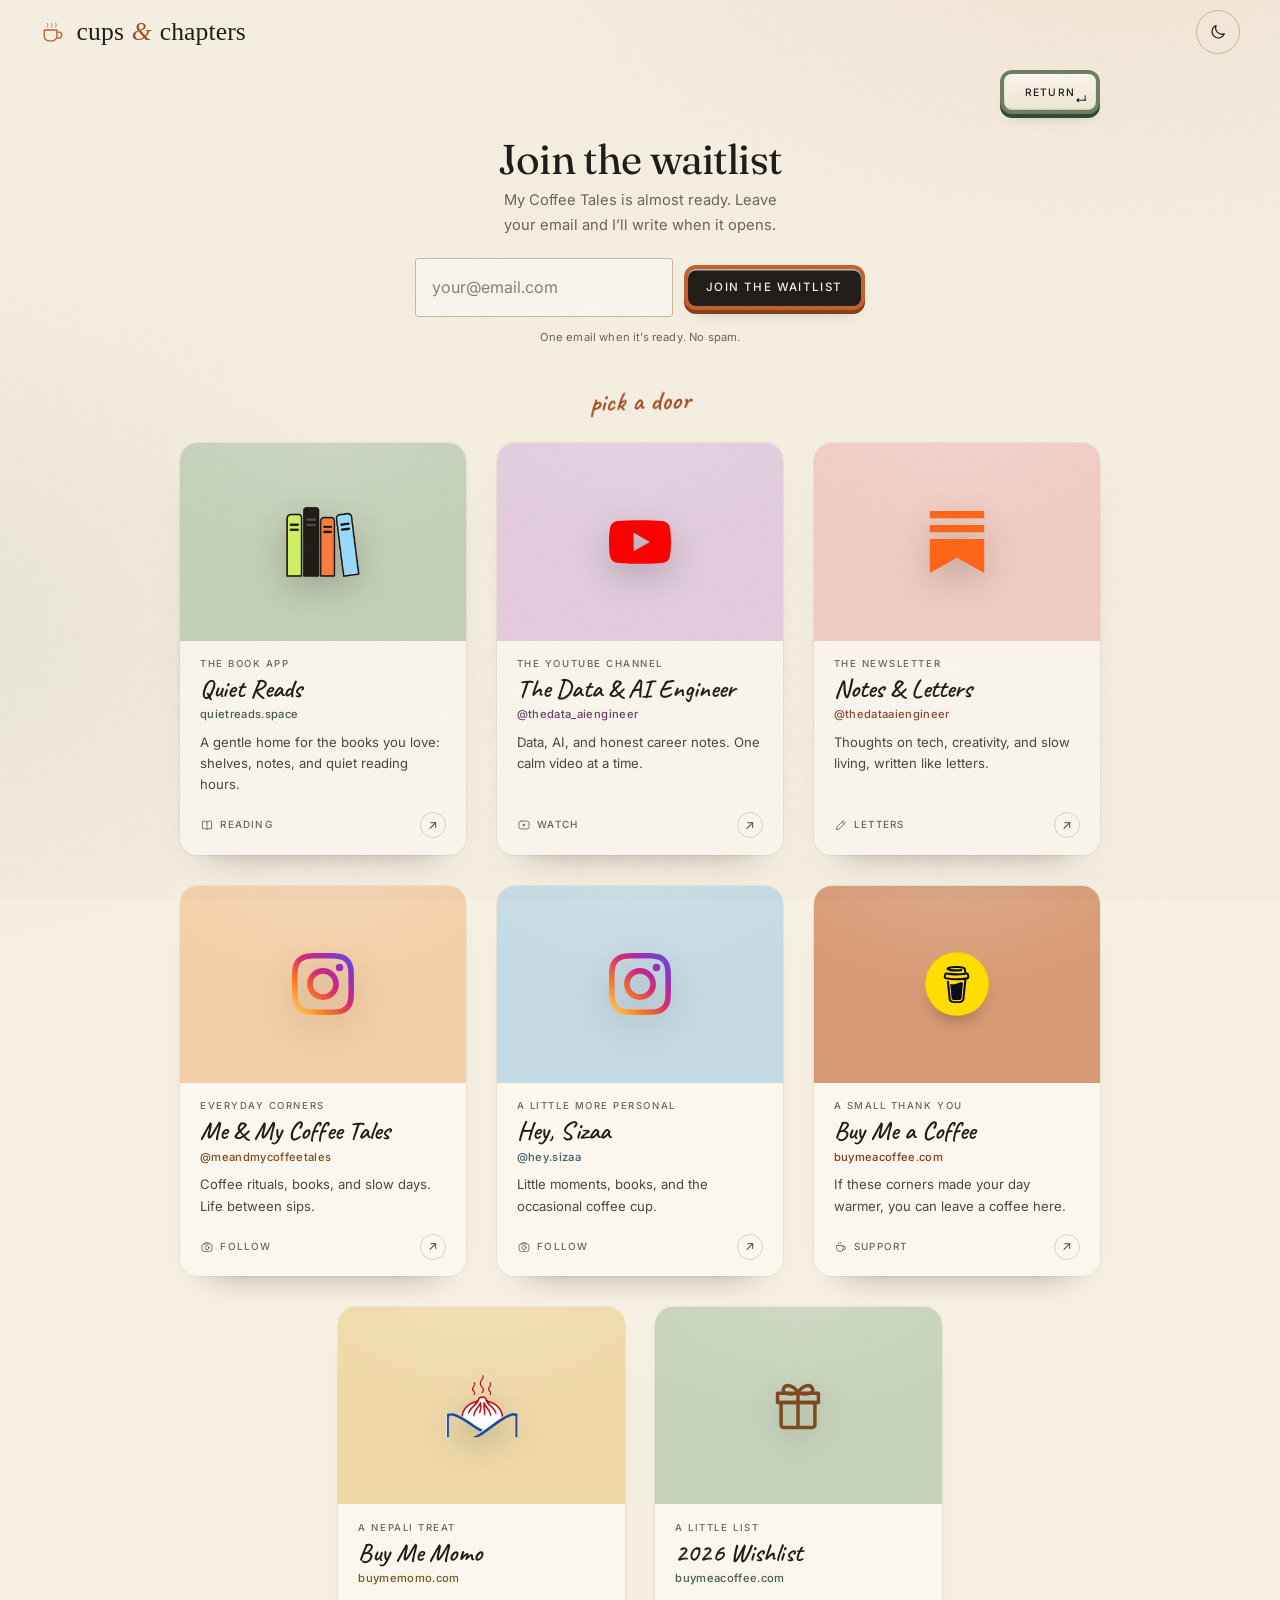
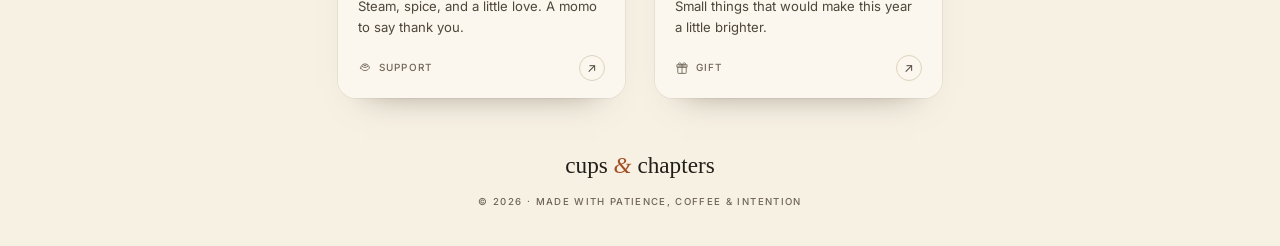
==== commit eee3b3de: "changes in the link structure" ====
--- a/links/index.html
+++ b/links/index.html
@@ -30,7 +30,7 @@
     <!-- Favicon -->
     <link rel="icon" href="data:image/svg+xml,<svg xmlns='http://www.w3.org/2000/svg' viewBox='0 0 100 100'><text y='.9em' font-size='90'>☕</text></svg>">
 
-    <!-- Fonts: the main site's three, plus Caveat for the folder labels -->
+    <!-- Fonts: the main site's three, plus Caveat for the handwritten card titles -->
     <link rel="preconnect" href="https://fonts.googleapis.com">
     <link rel="preconnect" href="https://fonts.gstatic.com" crossorigin>
     <link href="https://fonts.googleapis.com/css2?family=Caveat:wght@600&family=Chewy&family=Fraunces:ital,opsz,wght@0,9..144,300..700;1,9..144,300..700&family=Inter:wght@300;400;500;600&display=swap" rel="stylesheet">
@@ -44,7 +44,7 @@
 
     <a href="#main-content" class="skip-link">Skip to main content</a>
 
-    <!-- Official brand marks used on the folder prints -->
+    <!-- Official brand marks and little category glyphs for the cards -->
     <svg class="logo-sprite" aria-hidden="true" focusable="false" width="0" height="0">
         <defs>
             <linearGradient id="ig-gradient" x1="0" y1="1" x2="1" y2="0">
@@ -72,6 +72,35 @@
             <path d="M3.25 6.5h17.5v4H3.25z" fill="none" stroke="currentColor" stroke-width="1.5" stroke-linejoin="round"/>
             <path d="M12 6.5v14.75" fill="none" stroke="currentColor" stroke-width="1.5"/>
             <path d="M12 6.5C10.6 3.2 7 2.4 5.9 4.3c-1.1 1.9 1.3 3.3 6.1 2.2Zm0 0c1.4-3.3 5-4.1 6.1-2.2 1.1 1.9-1.3 3.3-6.1 2.2Z" fill="none" stroke="currentColor" stroke-width="1.5" stroke-linejoin="round"/>
+        </symbol>
+
+        <!-- Small line glyphs for the card footers -->
+        <symbol id="tag-read" viewBox="0 0 24 24" fill="none" stroke="currentColor" stroke-width="1.5" stroke-linecap="round" stroke-linejoin="round">
+            <path d="M12 6.6C9.9 5.2 7.1 4.8 4.2 5.6v13c2.9-.8 5.7-.4 7.8 1 2.1-1.4 4.9-1.8 7.8-1v-13c-2.9-.8-5.7-.4-7.8 1Z"/>
+            <path d="M12 6.6v13"/>
+        </symbol>
+        <symbol id="tag-watch" viewBox="0 0 24 24" fill="none" stroke="currentColor" stroke-width="1.5" stroke-linecap="round" stroke-linejoin="round">
+            <rect x="3.2" y="5.2" width="17.6" height="13.6" rx="4"/>
+            <path d="M10 9.4l5 2.6-5 2.6V9.4Z" fill="currentColor" stroke="none"/>
+        </symbol>
+        <symbol id="tag-write" viewBox="0 0 24 24" fill="none" stroke="currentColor" stroke-width="1.5" stroke-linecap="round" stroke-linejoin="round">
+            <path d="M4.2 19.8l1-4.6L15.7 4.7l3.6 3.6L8.8 18.8l-4.6 1Z"/>
+            <path d="M13.3 7.1l3.6 3.6"/>
+        </symbol>
+        <symbol id="tag-follow" viewBox="0 0 24 24" fill="none" stroke="currentColor" stroke-width="1.5" stroke-linecap="round" stroke-linejoin="round">
+            <rect x="3.4" y="6.6" width="17.2" height="13" rx="4"/>
+            <circle cx="12" cy="13.1" r="3.4"/>
+            <path d="M8.4 6.6l1.4-2.1h4.4l1.4 2.1"/>
+        </symbol>
+        <symbol id="tag-coffee" viewBox="0 0 24 24" fill="none" stroke="currentColor" stroke-width="1.5" stroke-linecap="round" stroke-linejoin="round">
+            <path d="M4.6 9.6h11v5.6a4 4 0 0 1-4 4h-3a4 4 0 0 1-4-4V9.6Z"/>
+            <path d="M15.6 11.1h1.7a2.6 2.6 0 0 1 0 5.2h-1.7"/>
+            <path d="M7.7 6.7c.8-.9.8-1.9 0-2.8M11.1 6.7c.8-.9.8-1.9 0-2.8"/>
+        </symbol>
+        <symbol id="tag-momo" viewBox="0 0 24 24" fill="none" stroke="currentColor" stroke-width="1.5" stroke-linecap="round" stroke-linejoin="round">
+            <path d="M4.5 12.4c0-4.1 3.4-7.4 7.5-7.4s7.5 3.3 7.5 7.4c-2.3 2.7-4.8 4-7.5 4s-5.2-1.3-7.5-4Z"/>
+            <path d="M7.4 9.4c1.5 1.1 3 1.6 4.6 1.6s3.1-.5 4.6-1.6"/>
+            <path d="M9.2 6.4c.8 1 1.7 1.6 2.8 1.6s2-.6 2.8-1.6"/>
         </symbol>
     </svg>
 
@@ -160,188 +189,188 @@
 
                     <p class="links-grid-note fade-in-up">pick a door</p>
 
-                    <ul class="folder-grid fade-in-up">
-                        <li>
-                            <a class="folder-card folder-card--sage" href="https://quietreads.space/" target="_blank" rel="noopener">
-                                <span class="folder-art" aria-hidden="true">
-                                    <span class="folder-tab">read</span>
-                                    <span class="folder-print folder-print--brand">
-                                        <span class="brand-card">
-                                            <span class="brand-mark brand-mark--image">
-                                                <img src="../assets/icons/quiet-reads.png" alt="" width="256" height="256" loading="lazy" decoding="async">
-                                            </span>
-                                            <span class="brand-rule"></span>
-                                            <span class="brand-name">Quiet Reads</span>
-                                        </span>
-                                        <span class="print-tape"></span>
-                                    </span>
-                                    <span class="folder-print folder-print--shot">
-                                        <img src="../assets/images/links/quiet-reads.jpg" alt="" width="400" height="400" loading="lazy" decoding="async">
-                                    </span>
-                                    <span class="folder-pocket"><span class="pocket-stamp">open ↗</span></span>
-                                </span>
-                                <span class="folder-label">Quiet Reads</span>
-                            </a>
-                        </li>
-
-                        <li>
-                            <a class="folder-card folder-card--pink" href="https://www.youtube.com/@thedata_aiengineer" target="_blank" rel="noopener">
-                                <span class="folder-art" aria-hidden="true">
-                                    <span class="folder-tab">watch</span>
-                                    <span class="folder-print folder-print--brand">
-                                        <span class="brand-card">
-                                            <span class="brand-mark brand-mark--youtube">
-                                                <svg viewBox="0 0 24 24"><use href="#brand-youtube"></use></svg>
-                                            </span>
-                                            <span class="brand-rule"></span>
-                                            <span class="brand-name">YouTube</span>
-                                        </span>
-                                        <span class="print-tape"></span>
-                                    </span>
-                                    <span class="folder-print folder-print--shot">
-                                        <img src="../assets/images/links/youtube-2.jpg" alt="" width="400" height="400" loading="lazy" decoding="async">
-                                    </span>
-                                    <span class="folder-pocket"><span class="pocket-stamp">open ↗</span></span>
-                                </span>
-                                <span class="folder-label">YouTube</span>
-                            </a>
-                        </li>
-
-                        <li>
-                            <a class="folder-card folder-card--peach" href="https://substack.com/@thedataaiengineer" target="_blank" rel="noopener">
-                                <span class="folder-art" aria-hidden="true">
-                                    <span class="folder-tab">notes</span>
-                                    <span class="folder-print folder-print--brand">
-                                        <span class="brand-card">
-                                            <span class="brand-mark brand-mark--substack">
-                                                <svg viewBox="0 0 24 24"><use href="#brand-substack"></use></svg>
-                                            </span>
-                                            <span class="brand-rule"></span>
-                                            <span class="brand-name">Substack</span>
-                                        </span>
-                                        <span class="print-tape"></span>
-                                    </span>
-                                    <span class="folder-print folder-print--shot">
-                                        <img src="../assets/images/links/substack.jpg" alt="" width="400" height="400" loading="lazy" decoding="async">
-                                    </span>
-                                    <span class="folder-pocket"><span class="pocket-stamp">open ↗</span></span>
-                                </span>
-                                <span class="folder-label">Substack</span>
-                            </a>
-                        </li>
-
-                        <li>
-                            <a class="folder-card folder-card--lilac" href="https://www.instagram.com/meandmycoffeetales?dlrf=YWFlYmM1Z3hjM2Ji&amp;utm_source=qr" target="_blank" rel="noopener">
-                                <span class="folder-art" aria-hidden="true">
-                                    <span class="folder-tab">follow</span>
-                                    <span class="folder-print folder-print--brand">
-                                        <span class="brand-card">
-                                            <span class="brand-mark brand-mark--instagram">
-                                                <svg viewBox="0 0 24 24"><use href="#brand-instagram"></use></svg>
-                                            </span>
-                                            <span class="brand-rule"></span>
-                                            <span class="brand-name">Instagram</span>
-                                        </span>
-                                        <span class="print-tape"></span>
-                                    </span>
-                                    <span class="folder-print folder-print--shot">
-                                        <img src="../assets/images/links/instagram.jpg" alt="" width="400" height="400" loading="lazy" decoding="async">
-                                    </span>
-                                    <span class="folder-pocket"><span class="pocket-stamp">open ↗</span></span>
-                                </span>
-                                <span class="folder-label">Instagram</span>
-                            </a>
-                        </li>
-
-                        <li>
-                            <a class="folder-card folder-card--sky" href="https://www.instagram.com/hey.sizaa/" target="_blank" rel="noopener">
-                                <span class="folder-art" aria-hidden="true">
-                                    <span class="folder-tab">follow</span>
-                                    <span class="folder-print folder-print--brand">
-                                        <span class="brand-card">
-                                            <span class="brand-mark brand-mark--instagram">
-                                                <svg viewBox="0 0 24 24"><use href="#brand-instagram"></use></svg>
-                                            </span>
-                                            <span class="brand-rule"></span>
-                                            <span class="brand-name">@hey.sizaa</span>
-                                        </span>
-                                        <span class="print-tape"></span>
-                                    </span>
-                                    <span class="folder-print folder-print--shot">
-                                        <img src="../assets/images/links/email.jpg" alt="" width="400" height="400" loading="lazy" decoding="async">
-                                    </span>
-                                    <span class="folder-pocket"><span class="pocket-stamp">open ↗</span></span>
-                                </span>
-                                <span class="folder-label">Instagram · @hey.sizaa</span>
-                            </a>
-                        </li>
-
-                        <li>
-                            <a class="folder-card folder-card--gold" href="https://www.buymeacoffee.com/FlGZgfnIYV" target="_blank" rel="noopener">
-                                <span class="folder-art" aria-hidden="true">
-                                    <span class="folder-tab">coffee</span>
-                                    <span class="folder-print folder-print--brand">
-                                        <span class="brand-card">
-                                            <span class="brand-mark brand-mark--bmc">
-                                                <svg viewBox="0 0 24 24"><use href="#brand-buymeacoffee"></use></svg>
-                                            </span>
-                                            <span class="brand-rule"></span>
-                                            <span class="brand-name">Buy Me a Coffee</span>
-                                        </span>
-                                        <span class="print-tape"></span>
-                                    </span>
-                                    <span class="folder-print folder-print--shot">
-                                        <img src="../assets/images/links/buy-me-a-coffee.jpg" alt="" width="400" height="400" loading="lazy" decoding="async">
-                                    </span>
-                                    <span class="folder-pocket"><span class="pocket-stamp">open ↗</span></span>
-                                </span>
-                                <span class="folder-label">Buy Me a Coffee</span>
-                            </a>
-                        </li>
-
-                        <li>
-                            <a class="folder-card folder-card--peach" href="https://buymemomo.com/meandmycoffeetales" target="_blank" rel="noopener">
-                                <span class="folder-art" aria-hidden="true">
-                                    <span class="folder-tab">momo</span>
-                                    <span class="folder-print folder-print--brand">
-                                        <span class="brand-card">
-                                            <span class="brand-mark brand-mark--image">
-                                                <img src="../assets/icons/buy-me-momo.png" alt="" width="256" height="256" loading="lazy" decoding="async">
-                                            </span>
-                                            <span class="brand-rule"></span>
-                                            <span class="brand-name">Buy Me Momo</span>
-                                        </span>
-                                        <span class="print-tape"></span>
-                                    </span>
-                                    <span class="folder-print folder-print--shot">
-                                        <img src="../assets/images/links/buy-me-momo.jpg" alt="" width="400" height="400" loading="lazy" decoding="async">
-                                    </span>
-                                    <span class="folder-pocket"><span class="pocket-stamp">open ↗</span></span>
-                                </span>
-                                <span class="folder-label">Buy Me Momo</span>
-                            </a>
-                        </li>
-
-                        <li>
-                            <a class="folder-card folder-card--pink" href="https://buymeacoffee.com/flgzgfniyv/2026-wishlist" target="_blank" rel="noopener">
-                                <span class="folder-art" aria-hidden="true">
-                                    <span class="folder-tab">wish</span>
-                                    <span class="folder-print folder-print--brand">
-                                        <span class="brand-card">
-                                            <span class="brand-mark brand-mark--gift">
-                                                <svg viewBox="0 0 24 24"><use href="#brand-gift"></use></svg>
-                                            </span>
-                                            <span class="brand-rule"></span>
-                                            <span class="brand-name">2026 Wishlist</span>
-                                        </span>
-                                        <span class="print-tape"></span>
-                                    </span>
-                                    <span class="folder-print folder-print--shot">
-                                        <img src="../assets/images/links/wishlist.jpg" alt="" width="400" height="400" loading="lazy" decoding="async">
-                                    </span>
-                                    <span class="folder-pocket"><span class="pocket-stamp">open ↗</span></span>
-                                </span>
-                                <span class="folder-label">2026 Wishlist</span>
+                    <ul class="link-grid fade-in-up">
+                        <li>
+                            <a class="link-card link-card--sage" href="https://quietreads.space/" target="_blank" rel="noopener">
+                                <span class="link-card-art" aria-hidden="true">
+                                    <span class="link-card-mark link-card-mark--image">
+                                        <img src="../assets/icons/quiet-reads.png" alt="" width="256" height="256" loading="lazy" decoding="async">
+                                    </span>
+                                </span>
+                                <span class="link-card-body">
+                                    <span class="link-card-kind">the book app</span>
+                                    <span class="link-card-title">Quiet Reads</span>
+                                    <span class="link-card-handle">quietreads.space</span>
+                                    <span class="link-card-bio">A gentle home for the books you love: shelves, notes, and quiet reading hours.</span>
+                                    <span class="link-card-foot">
+                                        <span class="link-card-tag">
+                                            <svg viewBox="0 0 24 24" aria-hidden="true"><use href="#tag-read"></use></svg>
+                                            Reading
+                                        </span>
+                                        <span class="link-card-arrow" aria-hidden="true">↗</span>
+                                    </span>
+                                </span>
+                            </a>
+                        </li>
+
+                        <li>
+                            <a class="link-card link-card--lilac" href="https://www.youtube.com/@thedata_aiengineer" target="_blank" rel="noopener">
+                                <span class="link-card-art" aria-hidden="true">
+                                    <span class="link-card-mark link-card-mark--youtube">
+                                        <svg viewBox="0 0 24 24"><use href="#brand-youtube"></use></svg>
+                                    </span>
+                                </span>
+                                <span class="link-card-body">
+                                    <span class="link-card-kind">the youtube channel</span>
+                                    <span class="link-card-title">The Data &amp; AI Engineer</span>
+                                    <span class="link-card-handle">@thedata_aiengineer</span>
+                                    <span class="link-card-bio">Data, AI, and honest career notes. One calm video at a time.</span>
+                                    <span class="link-card-foot">
+                                        <span class="link-card-tag">
+                                            <svg viewBox="0 0 24 24" aria-hidden="true"><use href="#tag-watch"></use></svg>
+                                            Watch
+                                        </span>
+                                        <span class="link-card-arrow" aria-hidden="true">↗</span>
+                                    </span>
+                                </span>
+                            </a>
+                        </li>
+
+                        <li>
+                            <a class="link-card link-card--pink" href="https://substack.com/@thedataaiengineer" target="_blank" rel="noopener">
+                                <span class="link-card-art" aria-hidden="true">
+                                    <span class="link-card-mark link-card-mark--substack">
+                                        <svg viewBox="0 0 24 24"><use href="#brand-substack"></use></svg>
+                                    </span>
+                                </span>
+                                <span class="link-card-body">
+                                    <span class="link-card-kind">the newsletter</span>
+                                    <span class="link-card-title">Notes &amp; Letters</span>
+                                    <span class="link-card-handle">@thedataaiengineer</span>
+                                    <span class="link-card-bio">Thoughts on tech, creativity, and slow living, written like letters.</span>
+                                    <span class="link-card-foot">
+                                        <span class="link-card-tag">
+                                            <svg viewBox="0 0 24 24" aria-hidden="true"><use href="#tag-write"></use></svg>
+                                            Letters
+                                        </span>
+                                        <span class="link-card-arrow" aria-hidden="true">↗</span>
+                                    </span>
+                                </span>
+                            </a>
+                        </li>
+
+                        <li>
+                            <a class="link-card link-card--peach" href="https://www.instagram.com/meandmycoffeetales?dlrf=YWFlYmM1Z3hjM2Ji&amp;utm_source=qr" target="_blank" rel="noopener">
+                                <span class="link-card-art" aria-hidden="true">
+                                    <span class="link-card-mark link-card-mark--instagram">
+                                        <svg viewBox="0 0 24 24"><use href="#brand-instagram"></use></svg>
+                                    </span>
+                                </span>
+                                <span class="link-card-body">
+                                    <span class="link-card-kind">everyday corners</span>
+                                    <span class="link-card-title">Me &amp; My Coffee Tales</span>
+                                    <span class="link-card-handle">@meandmycoffeetales</span>
+                                    <span class="link-card-bio">Coffee rituals, books, and slow days. Life between sips.</span>
+                                    <span class="link-card-foot">
+                                        <span class="link-card-tag">
+                                            <svg viewBox="0 0 24 24" aria-hidden="true"><use href="#tag-follow"></use></svg>
+                                            Follow
+                                        </span>
+                                        <span class="link-card-arrow" aria-hidden="true">↗</span>
+                                    </span>
+                                </span>
+                            </a>
+                        </li>
+
+                        <li>
+                            <a class="link-card link-card--sky" href="https://www.instagram.com/hey.sizaa/" target="_blank" rel="noopener">
+                                <span class="link-card-art" aria-hidden="true">
+                                    <span class="link-card-mark link-card-mark--instagram">
+                                        <svg viewBox="0 0 24 24"><use href="#brand-instagram"></use></svg>
+                                    </span>
+                                </span>
+                                <span class="link-card-body">
+                                    <span class="link-card-kind">a little more personal</span>
+                                    <span class="link-card-title">Hey, Sizaa</span>
+                                    <span class="link-card-handle">@hey.sizaa</span>
+                                    <span class="link-card-bio">Little moments, books, and the occasional coffee cup.</span>
+                                    <span class="link-card-foot">
+                                        <span class="link-card-tag">
+                                            <svg viewBox="0 0 24 24" aria-hidden="true"><use href="#tag-follow"></use></svg>
+                                            Follow
+                                        </span>
+                                        <span class="link-card-arrow" aria-hidden="true">↗</span>
+                                    </span>
+                                </span>
+                            </a>
+                        </li>
+
+                        <li>
+                            <a class="link-card link-card--terra" href="https://www.buymeacoffee.com/FlGZgfnIYV" target="_blank" rel="noopener">
+                                <span class="link-card-art" aria-hidden="true">
+                                    <span class="link-card-mark link-card-mark--bmc">
+                                        <svg viewBox="0 0 24 24"><use href="#brand-buymeacoffee"></use></svg>
+                                    </span>
+                                </span>
+                                <span class="link-card-body">
+                                    <span class="link-card-kind">a small thank you</span>
+                                    <span class="link-card-title">Buy Me a Coffee</span>
+                                    <span class="link-card-handle">buymeacoffee.com</span>
+                                    <span class="link-card-bio">If these corners made your day warmer, you can leave a coffee here.</span>
+                                    <span class="link-card-foot">
+                                        <span class="link-card-tag">
+                                            <svg viewBox="0 0 24 24" aria-hidden="true"><use href="#tag-coffee"></use></svg>
+                                            Support
+                                        </span>
+                                        <span class="link-card-arrow" aria-hidden="true">↗</span>
+                                    </span>
+                                </span>
+                            </a>
+                        </li>
+
+                        <li>
+                            <a class="link-card link-card--gold" href="https://buymemomo.com/meandmycoffeetales" target="_blank" rel="noopener">
+                                <span class="link-card-art" aria-hidden="true">
+                                    <span class="link-card-mark link-card-mark--image">
+                                        <img src="../assets/icons/buy-me-momo.png" alt="" width="256" height="256" loading="lazy" decoding="async">
+                                    </span>
+                                </span>
+                                <span class="link-card-body">
+                                    <span class="link-card-kind">a nepali treat</span>
+                                    <span class="link-card-title">Buy Me Momo</span>
+                                    <span class="link-card-handle">buymemomo.com</span>
+                                    <span class="link-card-bio">Steam, spice, and a little love. A momo to say thank you.</span>
+                                    <span class="link-card-foot">
+                                        <span class="link-card-tag">
+                                            <svg viewBox="0 0 24 24" aria-hidden="true"><use href="#tag-momo"></use></svg>
+                                            Support
+                                        </span>
+                                        <span class="link-card-arrow" aria-hidden="true">↗</span>
+                                    </span>
+                                </span>
+                            </a>
+                        </li>
+
+                        <li>
+                            <a class="link-card link-card--sage" href="https://buymeacoffee.com/flgzgfniyv/2026-wishlist" target="_blank" rel="noopener">
+                                <span class="link-card-art" aria-hidden="true">
+                                    <span class="link-card-mark link-card-mark--gift">
+                                        <svg viewBox="0 0 24 24"><use href="#brand-gift"></use></svg>
+                                    </span>
+                                </span>
+                                <span class="link-card-body">
+                                    <span class="link-card-kind">a little list</span>
+                                    <span class="link-card-title">2026 Wishlist</span>
+                                    <span class="link-card-handle">buymeacoffee.com</span>
+                                    <span class="link-card-bio">Small things that would make this year a little brighter.</span>
+                                    <span class="link-card-foot">
+                                        <span class="link-card-tag">
+                                            <svg viewBox="0 0 24 24" aria-hidden="true"><use href="#brand-gift"></use></svg>
+                                            Gift
+                                        </span>
+                                        <span class="link-card-arrow" aria-hidden="true">↗</span>
+                                    </span>
+                                </span>
                             </a>
                         </li>
                     </ul>
--- a/links/links.css
+++ b/links/links.css
@@ -211,390 +211,241 @@
     rotate: -1.5deg;
 }
 
-.folder-grid {
-    --folder-gap: clamp(1.4rem, 3vw, 2.3rem);
+/* ---------- Link cards ---------- */
+.link-grid {
+    --card-gap: clamp(1.35rem, 2.8vw, 1.9rem);
     display: flex;
     flex-wrap: wrap;
     justify-content: center;
-    gap: clamp(2.1rem, 4.2vw, 2.9rem) var(--folder-gap);
-}
-.folder-grid > li {
-    width: calc((100% - 2 * var(--folder-gap)) / 3);
+    gap: var(--card-gap);
+}
+.link-grid > li {
+    display: flex;
+    width: calc((100% - 2 * var(--card-gap)) / 3);
     min-width: 0;
 }
 
-.folder-card {
+.link-card {
+    --card-front: #C6D2B9;
+    --card-ink: #4A5E40;
     display: flex;
     flex-direction: column;
-    align-items: center;
-    text-align: center;
+    width: 100%;
+    border-radius: 18px;
+    background: var(--paper-3);
     text-decoration: none;
-    -webkit-tap-highlight-color: transparent;
-    --folder-paper: #FBF7EE;
-}
-.folder-card:focus-visible {
+    overflow: hidden;
+    box-shadow:
+        0 0 0 1px rgba(33, 29, 24, .05),
+        0 20px 34px -28px rgba(54, 39, 24, .55);
+    transition: translate .3s var(--ease-soft), box-shadow .3s var(--ease-soft);
+}
+.link-card:focus-visible {
     outline: 2px solid var(--terracotta);
-    outline-offset: 7px;
-    border-radius: 16px;
-}
-
-.folder-art {
+    outline-offset: 3px;
+}
+.link-card:hover {
+    translate: 0 -4px;
+    box-shadow:
+        0 0 0 1px rgba(33, 29, 24, .04),
+        0 26px 40px -28px rgba(54, 39, 24, .65);
+}
+
+/* the colored picture half */
+.link-card-art {
     position: relative;
-    display: block;
-    width: 100%;
-    aspect-ratio: 1.14 / 1;
-    margin-bottom: .9rem;
-    filter: drop-shadow(0 16px 20px rgba(54, 39, 24, .1));
-    transition: translate .35s var(--ease-soft), filter .35s var(--ease-soft);
-}
-.folder-card:hover .folder-art {
-    translate: 0 -5px;
-    filter: drop-shadow(0 22px 26px rgba(54, 39, 24, .16));
-}
-
-/* the open back of the folder */
-.folder-art::before {
-    content: "";
-    position: absolute;
-    inset: 16% 0 0 0;
-    border-radius: 14px 14px 12px 12px;
-    background:
-        linear-gradient(180deg,
-            rgba(255, 255, 255, .22) 0%,
-            rgba(255, 255, 255, 0) 42%,
-            rgba(0, 0, 0, .045) 100%),
-        var(--folder-back);
-    box-shadow:
-        inset 0 1px 0 rgba(255, 255, 255, .35),
-        inset 0 -12px 20px -18px rgba(54, 39, 24, .4);
-}
-
-/* the little tab, with its handwritten category */
-.folder-tab {
-    position: absolute;
-    z-index: 0;
-    top: 5%;
-    left: 0;
-    width: 31%;
-    height: 12%;
-    display: flex;
-    align-items: center;
-    justify-content: center;
-    padding-bottom: 1%;
-    border-radius: 10px 10px 0 0;
-    background:
-        linear-gradient(180deg, rgba(255, 255, 255, .22), rgba(0, 0, 0, .04)),
-        var(--folder-back);
-    box-shadow: inset 0 1px 0 rgba(255, 255, 255, .35);
-    font-family: var(--font-label);
-    font-size: clamp(1rem, 1.45vw, 1.18rem);
-    font-weight: 600;
-    line-height: 1;
-    letter-spacing: .01em;
-    color: var(--folder-ink);
-}
-
-/* two prints tucked inside: one logo card, one real screenshot */
-.folder-print {
-    position: absolute;
-    display: block;
-    padding: 4px;
-    background: var(--folder-paper);
-    border-radius: 7px;
-    box-shadow:
-        0 0 0 1px rgba(33, 29, 24, .06),
-        0 12px 22px -14px rgba(54, 39, 24, .6);
-    transition: rotate .35s var(--ease-soft), translate .35s var(--ease-soft);
-}
-.folder-print--brand {
-    z-index: 1;
-    top: 16%;
-    left: 2%;
-    width: 44%;
-    height: 55%;
-    rotate: -5deg;
-}
-.folder-print--shot {
-    z-index: 2;
-    top: 9%;
-    left: 49.5%;
-    width: 49%;
-    height: 55%;
-    rotate: 4deg;
-    overflow: hidden;
-}
-.folder-print--shot img {
-    display: block;
-    width: 100%;
-    height: 100%;
-    border-radius: 3px;
-    object-fit: cover;
-    object-position: center 26%;
-}
-.folder-card:hover .folder-print--brand { rotate: -7deg; translate: -2px -4px; }
-.folder-card:hover .folder-print--shot { rotate: 6deg; translate: 2px -6px; }
-
-/* the brand print itself */
-.brand-card {
-    display: flex;
-    flex-direction: column;
-    align-items: center;
-    justify-content: flex-start;
-    width: 100%;
-    height: 100%;
-    padding: 8% 8% 0;
-    border-radius: 3px;
-    background:
-        radial-gradient(120% 90% at 50% 0%, rgba(255, 255, 255, .65), transparent 62%),
-        var(--folder-tint);
-    box-shadow: inset 0 0 0 1px rgba(33, 29, 24, .07);
-    overflow: hidden;
-}
-.brand-mark {
     display: grid;
     place-items: center;
-    width: 42%;
-    max-width: 52px;
-    aspect-ratio: 1 / 1;
-    margin-top: 1%;
-}
-.brand-mark--image {
-    width: 46%;
-    max-width: 54px;
-}
-.brand-mark img {
+    aspect-ratio: 1.45 / 1;
+    background:
+        radial-gradient(120% 100% at 50% -10%, rgba(255, 255, 255, .16), transparent 62%),
+        var(--card-front);
+}
+
+/* the logo, sitting like a little print on the color */
+.link-card-mark {
+    display: grid;
+    place-items: center;
+    width: 62px;
+    height: 62px;
+    filter: drop-shadow(0 12px 16px rgba(33, 29, 24, .22));
+    transition: translate .35s var(--ease-soft), rotate .35s var(--ease-soft);
+}
+.link-card:hover .link-card-mark,
+.link-card:focus-visible .link-card-mark {
+    translate: 0 -4px;
+    rotate: -4deg;
+}
+.link-card-mark img,
+.link-card-mark svg {
     display: block;
     width: 100%;
     height: 100%;
     object-fit: contain;
 }
-.brand-mark svg {
-    display: block;
-    width: 100%;
-    height: 100%;
-}
-.brand-mark--youtube svg { fill: #FF0000; }
-.brand-mark--substack svg { fill: #FF6719; }
-.brand-mark--instagram svg { fill: url(#ig-gradient); }
-.brand-mark--bmc {
-    width: 44%;
-    max-width: 54px;
+.link-card-mark--image { width: 74px; height: 74px; }
+.link-card-mark--gift { width: 56px; height: 56px; }
+.link-card-mark--gift svg { color: #7C4A22; }
+.link-card-mark--youtube svg { fill: #FF0000; }
+.link-card-mark--substack svg { fill: #FF6719; }
+.link-card-mark--instagram svg { fill: url(#ig-gradient); }
+.link-card-mark--bmc {
+    width: 64px;
+    height: 64px;
     border-radius: 50%;
     background: #FFDD00;
-    box-shadow: inset 0 0 0 1px rgba(13, 12, 34, .08);
-}
-.brand-mark--bmc svg {
+    box-shadow:
+        0 12px 16px -8px rgba(33, 29, 24, .32),
+        inset 0 0 0 1px rgba(13, 12, 34, .07);
+    filter: none;
+}
+.link-card-mark--bmc svg {
     width: 58%;
     height: 58%;
     fill: #0D0C22;
 }
-.brand-mark--gift svg { color: #9A5A2B; }
-
-.brand-rule {
-    width: 22%;
-    margin: 5.5% 0 4.5%;
-    border-top: 1px dashed rgba(52, 43, 33, .35);
-}
-.brand-name {
-    max-width: 100%;
+
+/* the paper half */
+.link-card-body {
+    display: flex;
+    flex: 1;
+    flex-direction: column;
+    align-items: flex-start;
+    padding: 1.15rem 1.25rem 1.05rem;
+    background: var(--paper-3);
+}
+.link-card-kind {
     font-family: var(--font-body);
-    font-size: clamp(7px, .62vw, 8.5px);
+    font-size: .6rem;
+    font-weight: 500;
+    letter-spacing: .16em;
+    line-height: 1;
+    text-transform: uppercase;
+    color: var(--muted);
+}
+.link-card-title {
+    margin-top: .45rem;
+    font-family: var(--font-label);
+    font-size: clamp(1.55rem, 2vw, 1.8rem);
     font-weight: 600;
-    letter-spacing: .13em;
-    line-height: 1.35;
+    line-height: 1.02;
+    letter-spacing: .005em;
+    color: var(--ink);
+    text-wrap: balance;
+    overflow-wrap: anywhere;
+    transition: color .2s ease;
+}
+.link-card-handle {
+    margin-top: .35rem;
+    font-family: var(--font-body);
+    font-size: .7rem;
+    font-weight: 500;
+    letter-spacing: .03em;
+    line-height: 1.4;
+    color: var(--card-ink);
+}
+.link-card-bio {
+    margin-top: .55rem;
+    font-size: .82rem;
+    line-height: 1.62;
+    color: var(--ink-soft);
+    display: -webkit-box;
+    -webkit-line-clamp: 3;
+    -webkit-box-orient: vertical;
+    overflow: hidden;
+}
+.link-card-foot {
+    display: flex;
+    align-items: center;
+    justify-content: space-between;
+    gap: .75rem;
+    width: 100%;
+    margin-top: auto;
+    padding-top: 1.05rem;
+}
+.link-card-tag {
+    display: inline-flex;
+    align-items: center;
+    gap: .4rem;
+    min-width: 0;
+    font-family: var(--font-body);
+    font-size: .62rem;
+    font-weight: 500;
+    letter-spacing: .12em;
+    line-height: 1;
     text-transform: uppercase;
-    text-wrap: balance;
-    color: #352D24;
-}
-
-/* a strip of washi holding the brand print */
-.print-tape {
-    position: absolute;
-    z-index: 3;
-    top: -5px;
-    left: 15%;
-    width: 38%;
-    height: 9px;
-    border-radius: 1px;
-    background: rgba(223, 199, 158, .72);
-    rotate: -3deg;
-    box-shadow: 0 1px 2px rgba(54, 39, 24, .08);
-    pointer-events: none;
-}
-
-/* the front pocket */
-.folder-pocket {
-    position: absolute;
-    z-index: 3;
-    inset: auto 0 0 0;
-    height: 48%;
-    border-radius: 13px;
+    color: var(--muted);
+}
+.link-card-tag svg {
+    width: 14px;
+    height: 14px;
+    flex: none;
+}
+.link-card-arrow {
+    display: grid;
+    place-items: center;
+    width: 26px;
+    height: 26px;
+    flex: none;
+    border-radius: 50%;
+    border: 1px solid var(--line);
+    font-family: var(--font-body);
+    font-size: .78rem;
+    line-height: 1;
+    color: var(--ink-soft);
+    transition:
+        color .25s ease,
+        background-color .25s ease,
+        border-color .25s ease,
+        translate .25s var(--ease-soft);
+}
+.link-card:hover .link-card-arrow,
+.link-card:focus-visible .link-card-arrow {
+    translate: 1px -1px;
+    border-color: transparent;
+    background: var(--card-front);
+    color: var(--card-ink);
+}
+.link-card:hover .link-card-title,
+.link-card:focus-visible .link-card-title { color: var(--card-ink); }
+
+/* Colors, pulled from the site's own palette */
+.link-card--sage { --card-front: #C6D2B9; --card-ink: #4A5E40; }
+.link-card--lilac { --card-front: #E4CEDF; --card-ink: #684469; }
+.link-card--pink { --card-front: #F2CEC5; --card-ink: #8E4A2A; }
+.link-card--peach { --card-front: #F3CFA7; --card-ink: #7B4B1F; }
+.link-card--sky { --card-front: #C5DAE3; --card-ink: #3C5E6B; }
+.link-card--terra { --card-front: #D79A74; --card-ink: #7E3D1B; }
+.link-card--gold { --card-front: #EFD9A8; --card-ink: #75571E; }
+
+/* Dark mode: deep paper panels, warm type */
+[data-theme="dark"] .link-card {
+    box-shadow:
+        0 0 0 1px rgba(247, 241, 228, .05),
+        0 22px 36px -26px rgba(0, 0, 0, .8);
+}
+[data-theme="dark"] .link-card:hover {
+    box-shadow:
+        0 0 0 1px rgba(247, 241, 228, .05),
+        0 28px 42px -26px rgba(0, 0, 0, .9);
+}
+[data-theme="dark"] .link-card-art {
     background:
-        linear-gradient(180deg,
-            rgba(255, 255, 255, .32) 0%,
-            rgba(255, 255, 255, .06) 32%,
-            rgba(0, 0, 0, .035) 100%),
-        var(--folder-front);
-    box-shadow:
-        inset 0 1px 0 rgba(255, 255, 255, .45),
-        inset 0 14px 20px -20px rgba(33, 29, 24, .55),
-        0 -12px 24px -22px rgba(54, 39, 24, .55);
-}
-.folder-pocket::before {
-    content: "";
-    position: absolute;
-    top: 9px;
-    left: 12px;
-    right: 12px;
-    border-top: 1px dashed var(--folder-ink);
-    opacity: .26;
-}
-.folder-pocket::after {
-    content: "";
-    position: absolute;
-    inset: 0;
-    border-radius: inherit;
-    background: linear-gradient(115deg, rgba(255, 255, 255, .18), transparent 45%);
-    pointer-events: none;
-}
-.pocket-stamp {
-    position: absolute;
-    right: 13px;
-    bottom: 10px;
-    font-family: var(--font-label);
-    font-size: clamp(1rem, 1.35vw, 1.18rem);
-    font-weight: 600;
-    line-height: 1;
-    color: var(--folder-ink);
-    opacity: .6;
-    transition: opacity .25s ease, translate .25s var(--ease-soft);
-}
-.folder-card:hover .pocket-stamp {
-    opacity: .9;
-    translate: 1px -1px;
-}
-
-/* the name, in a softer hand */
-.folder-label {
-    position: relative;
-    max-width: 100%;
-    overflow-wrap: anywhere;
-    font-family: var(--font-label);
-    font-size: clamp(1.55rem, 1.85vw, 1.8rem);
-    font-weight: 600;
-    line-height: 1.05;
-    letter-spacing: .005em;
-    text-wrap: balance;
-    color: var(--ink);
-    transition: color .2s ease;
-}
-.folder-label::after {
-    content: "↗";
-    display: inline-block;
-    margin-left: .28em;
-    font-family: var(--font-body);
-    font-size: .5em;
-    line-height: 1;
-    opacity: 0;
-    translate: -2px 1px;
-    transition: opacity .2s ease, translate .2s ease;
-}
-.folder-card:hover .folder-label { color: var(--terracotta-deep); }
-.folder-card:hover .folder-label::after,
-.folder-card:focus-visible .folder-label::after {
-    opacity: .75;
-    translate: 0 0;
-}
-
-/* ---------- Folder colors ---------- */
-.folder-card--sage {
-    --folder-front: #C6D2B9;
-    --folder-back: #AEBE9F;
-    --folder-ink: #4A5E40;
-    --folder-tint: #EEF1E4;
-}
-.folder-card--pink {
-    --folder-front: #F2CEC5;
-    --folder-back: #E1AFA2;
-    --folder-ink: #8E4A2A;
-    --folder-tint: #FAEDE9;
-}
-.folder-card--peach {
-    --folder-front: #F3CFA7;
-    --folder-back: #E2B27F;
-    --folder-ink: #7B4B1F;
-    --folder-tint: #FBF0E2;
-}
-.folder-card--gold {
-    --folder-front: #EFD9A8;
-    --folder-back: #DFC287;
-    --folder-ink: #75571E;
-    --folder-tint: #FBF3DF;
-}
-.folder-card--lilac {
-    --folder-front: #E4CEDF;
-    --folder-back: #CFB1CB;
-    --folder-ink: #684469;
-    --folder-tint: #F6EDF5;
-}
-.folder-card--sky {
-    --folder-front: #C5DAE3;
-    --folder-back: #A6C2CF;
-    --folder-ink: #3C5E6B;
-    --folder-tint: #EDF4F7;
-}
-
-/* Dark mode: the folders become deep paper, the prints stay warm. */
-[data-theme="dark"] .folder-card--sage {
-    --folder-front: #3D4C35;
-    --folder-back: #32402C;
-    --folder-ink: #C3D2B6;
-}
-[data-theme="dark"] .folder-card--pink {
-    --folder-front: #4C3732;
-    --folder-back: #3E2C28;
-    --folder-ink: #F0C7BB;
-}
-[data-theme="dark"] .folder-card--peach {
-    --folder-front: #4D3B28;
-    --folder-back: #3F3021;
-    --folder-ink: #F0D2AE;
-}
-[data-theme="dark"] .folder-card--gold {
-    --folder-front: #4A3E24;
-    --folder-back: #3C321D;
-    --folder-ink: #ECD8A8;
-}
-[data-theme="dark"] .folder-card--lilac {
-    --folder-front: #423243;
-    --folder-back: #352836;
-    --folder-ink: #E6C8E1;
-}
-[data-theme="dark"] .folder-card--sky {
-    --folder-front: #2E414A;
-    --folder-back: #25343B;
-    --folder-ink: #C3DCE7;
-}
-[data-theme="dark"] .folder-art::before {
-    background:
-        linear-gradient(180deg,
-            rgba(255, 255, 255, .12) 0%,
-            rgba(255, 255, 255, 0) 42%,
-            rgba(0, 0, 0, .14) 100%),
-        var(--folder-back);
-}
-[data-theme="dark"] .folder-tab {
-    background:
-        linear-gradient(180deg, rgba(255, 255, 255, .12), rgba(0, 0, 0, .08)),
-        var(--folder-back);
-}
-[data-theme="dark"] .folder-pocket {
-    background:
-        linear-gradient(180deg,
-            rgba(255, 255, 255, .12) 0%,
-            rgba(255, 255, 255, .03) 32%,
-            rgba(0, 0, 0, .12) 100%),
-        var(--folder-front);
+        radial-gradient(120% 100% at 50% -10%, rgba(255, 255, 255, .07), transparent 60%),
+        var(--card-front);
+}
+[data-theme="dark"] .link-card--sage { --card-front: #3D4C35; --card-ink: #C3D2B6; }
+[data-theme="dark"] .link-card--lilac { --card-front: #423243; --card-ink: #E6C8E1; }
+[data-theme="dark"] .link-card--pink { --card-front: #4C3732; --card-ink: #F0C7BB; }
+[data-theme="dark"] .link-card--peach { --card-front: #4D3B28; --card-ink: #F0D2AE; }
+[data-theme="dark"] .link-card--sky { --card-front: #2E414A; --card-ink: #C3DCE7; }
+[data-theme="dark"] .link-card--terra { --card-front: #543128; --card-ink: #F0C0A8; }
+[data-theme="dark"] .link-card--gold { --card-front: #4A3E24; --card-ink: #ECD8A8; }
+[data-theme="dark"] .link-card-mark--gift svg { color: #E7C48E; }
+[data-theme="dark"] .link-card-mark--bmc {
+    box-shadow:
+        0 12px 18px -8px rgba(0, 0, 0, .7),
+        inset 0 0 0 1px rgba(255, 255, 255, .12);
 }
 
 /* ---------- Footer ---------- */
@@ -629,8 +480,8 @@
 
 /* ---------- Responsive ---------- */
 @media (max-width: 820px) {
-    .folder-grid > li {
-        width: calc((100% - var(--folder-gap)) / 2);
+    .link-grid > li {
+        width: calc((100% - var(--card-gap)) / 2);
     }
 }
 
@@ -642,21 +493,10 @@
     .links-footer { padding-bottom: calc(4.25rem + var(--safe-bottom)); }
 }
 
-@media (max-width: 700px) {
-    .links-grid-note { margin-bottom: 1rem; }
-    .folder-art { margin-bottom: .65rem; }
-}
-
-/* On narrow cards the folder name below carries the text,
-   so the brand print becomes a clean logo card. */
-@media (max-width: 540px) {
-    .brand-rule,
-    .brand-name { display: none; }
-    .brand-mark {
-        width: 50%;
-        max-width: 48px;
-        margin-top: 7%;
-    }
+@media (max-width: 600px) {
+    .link-grid > li { width: 100%; }
+    .link-card-art { aspect-ratio: 1.75 / 1; }
+    .link-card-title { font-size: 1.75rem; }
 }
 
 /* iPhone / Android small screens */
@@ -667,14 +507,11 @@
 }
 
 @media (max-width: 380px) {
-    .folder-grid { --folder-gap: .9rem; }
-    .folder-label { font-size: 1.32rem; }
-    .pocket-stamp { right: 9px; bottom: 8px; font-size: .95rem; }
-    .brand-mark { width: 46%; max-width: 40px; margin-top: 4%; }
+    .link-grid { --card-gap: 1rem; }
+    .link-card-body { padding: 1rem 1.1rem .95rem; }
+    .link-card-title { font-size: 1.6rem; }
 }
 
 @media (max-width: 360px) {
     .links-waitlist h1 { font-size: 1.75rem; }
-    .folder-grid { --folder-gap: .8rem; }
-    .folder-label { font-size: 1.24rem; }
-}
+}
